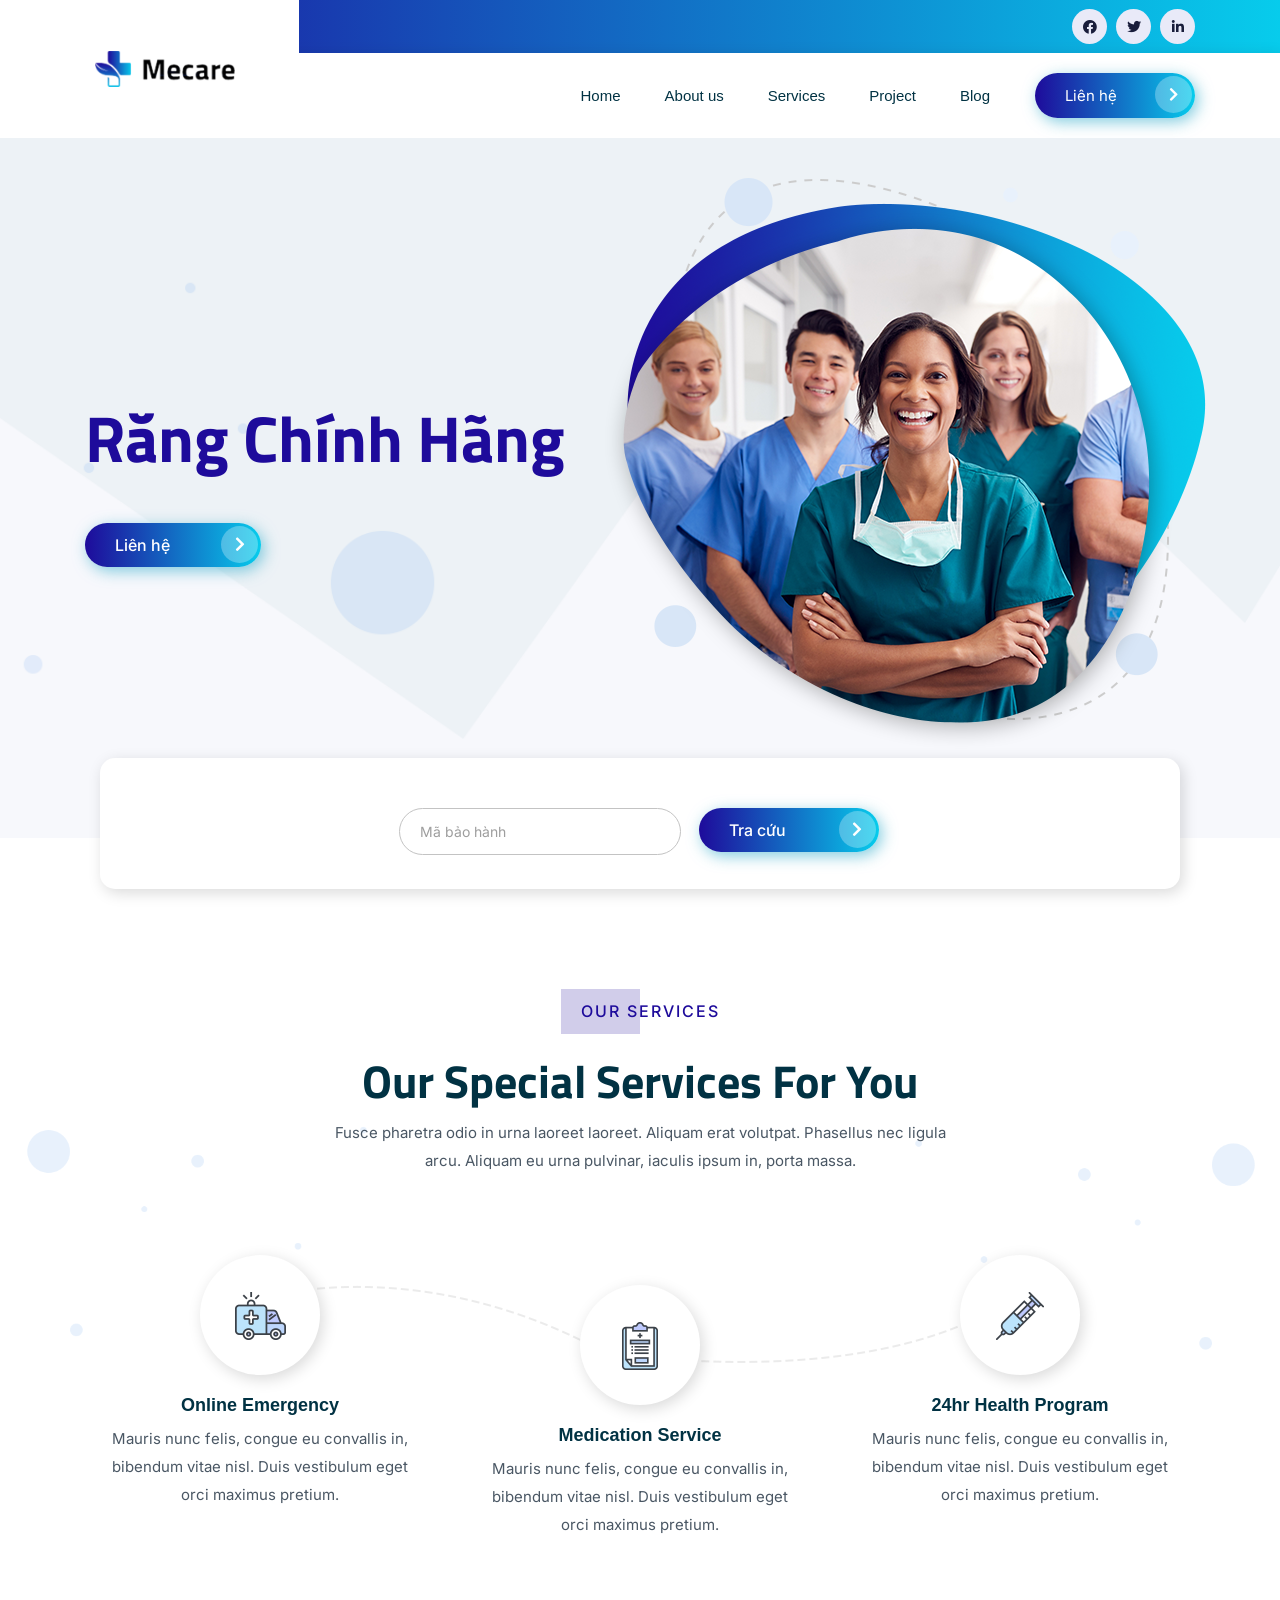
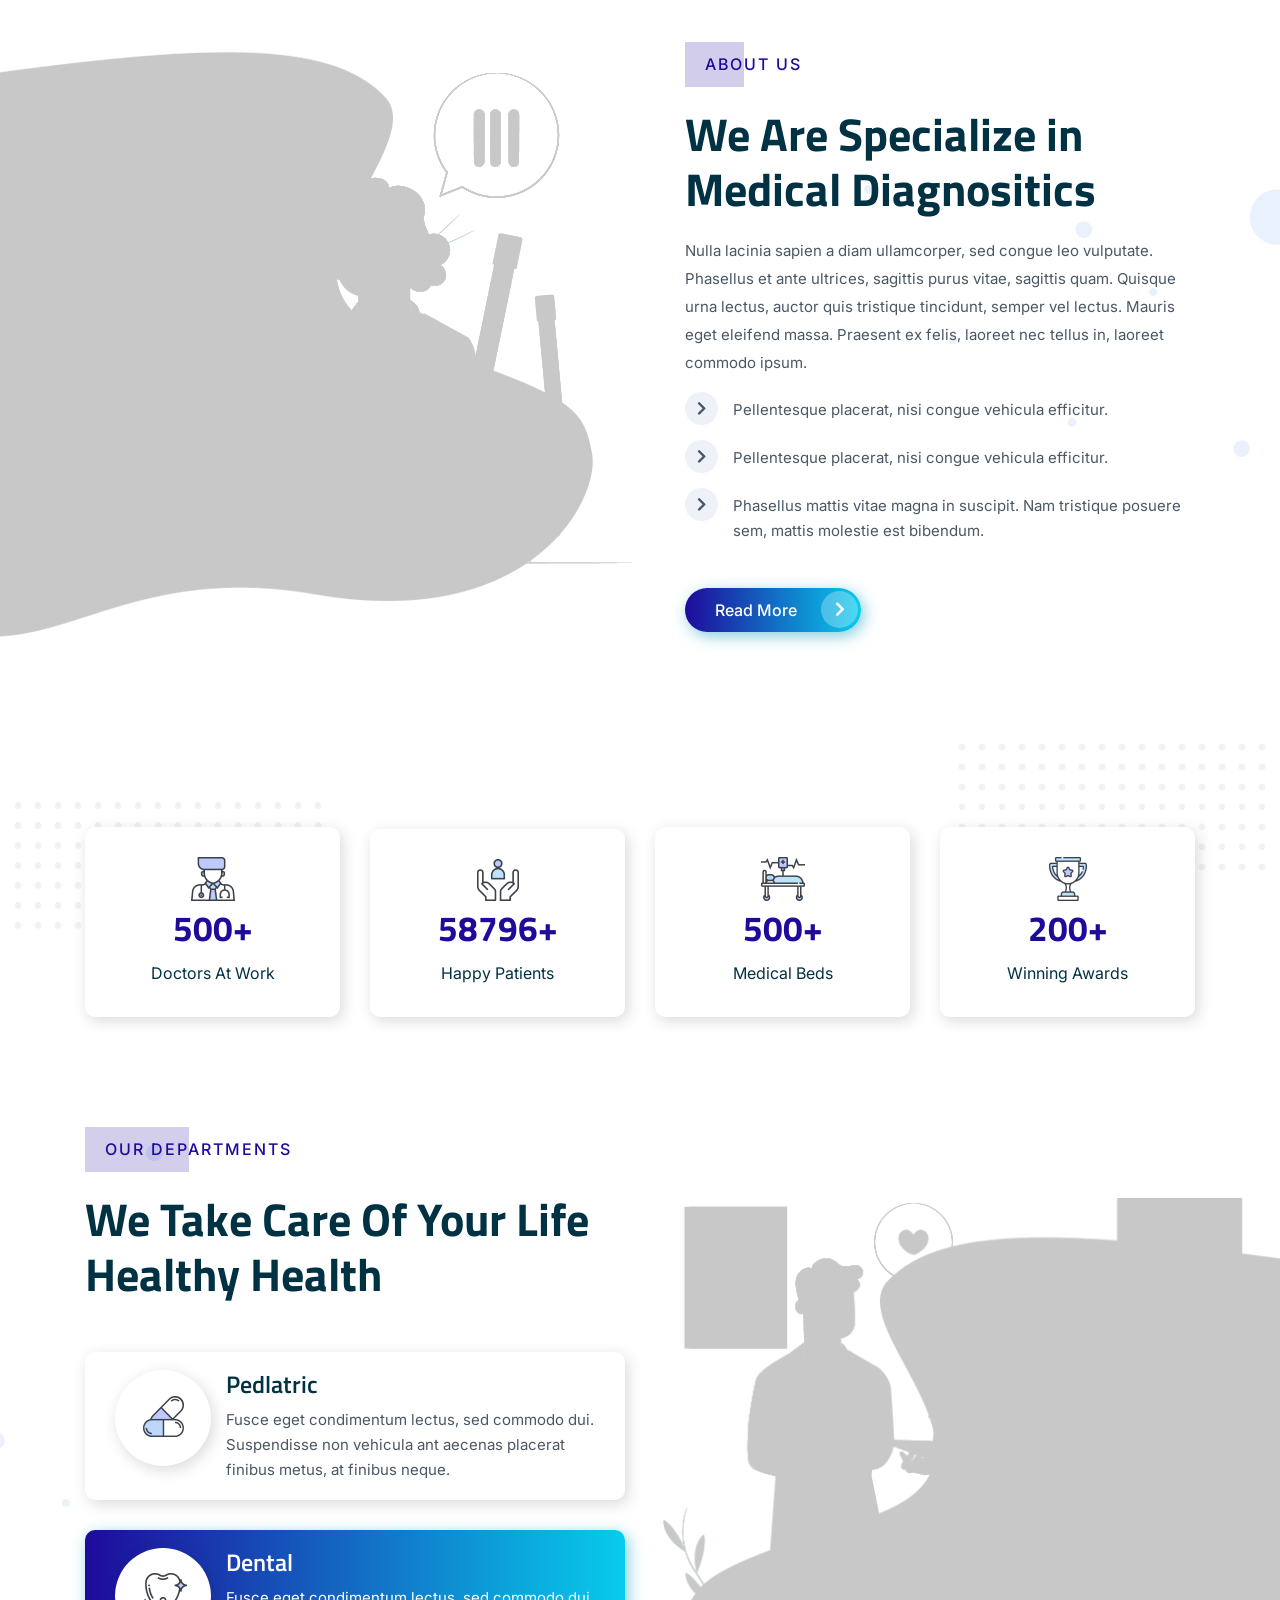
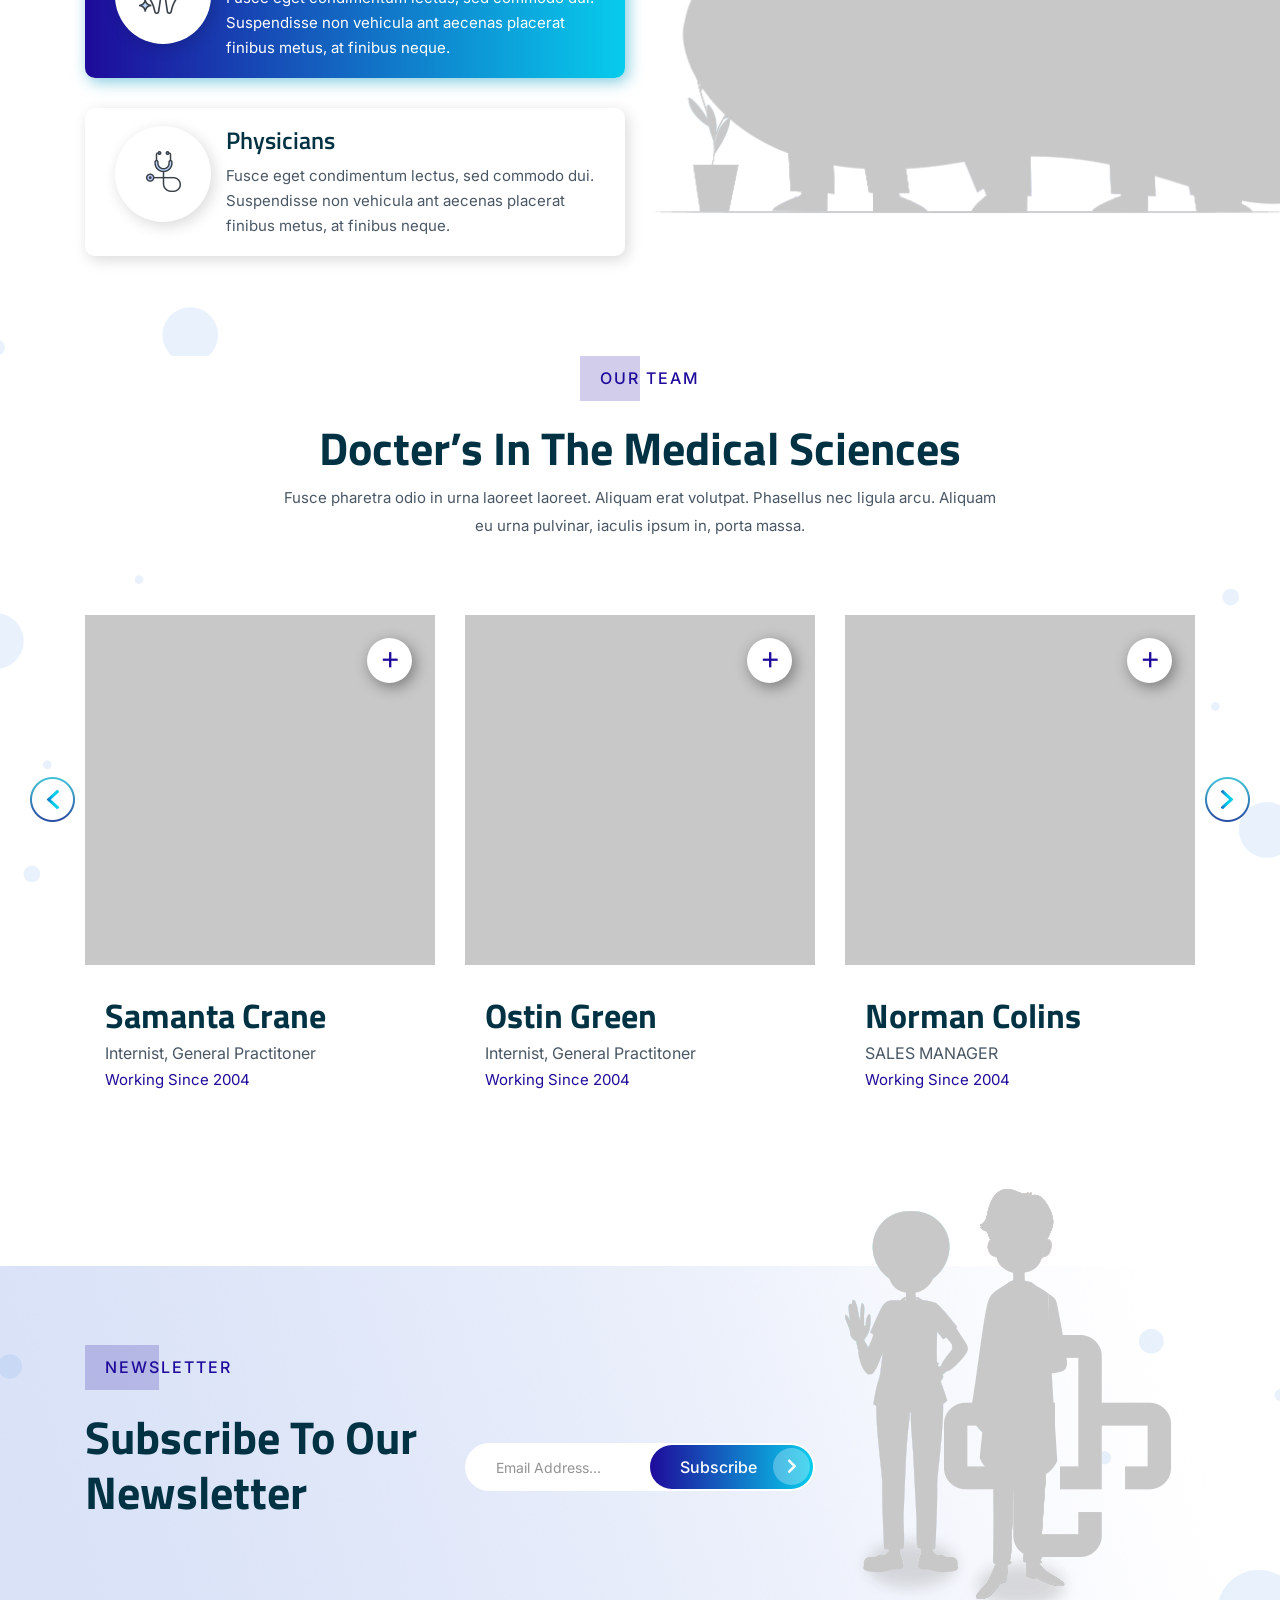
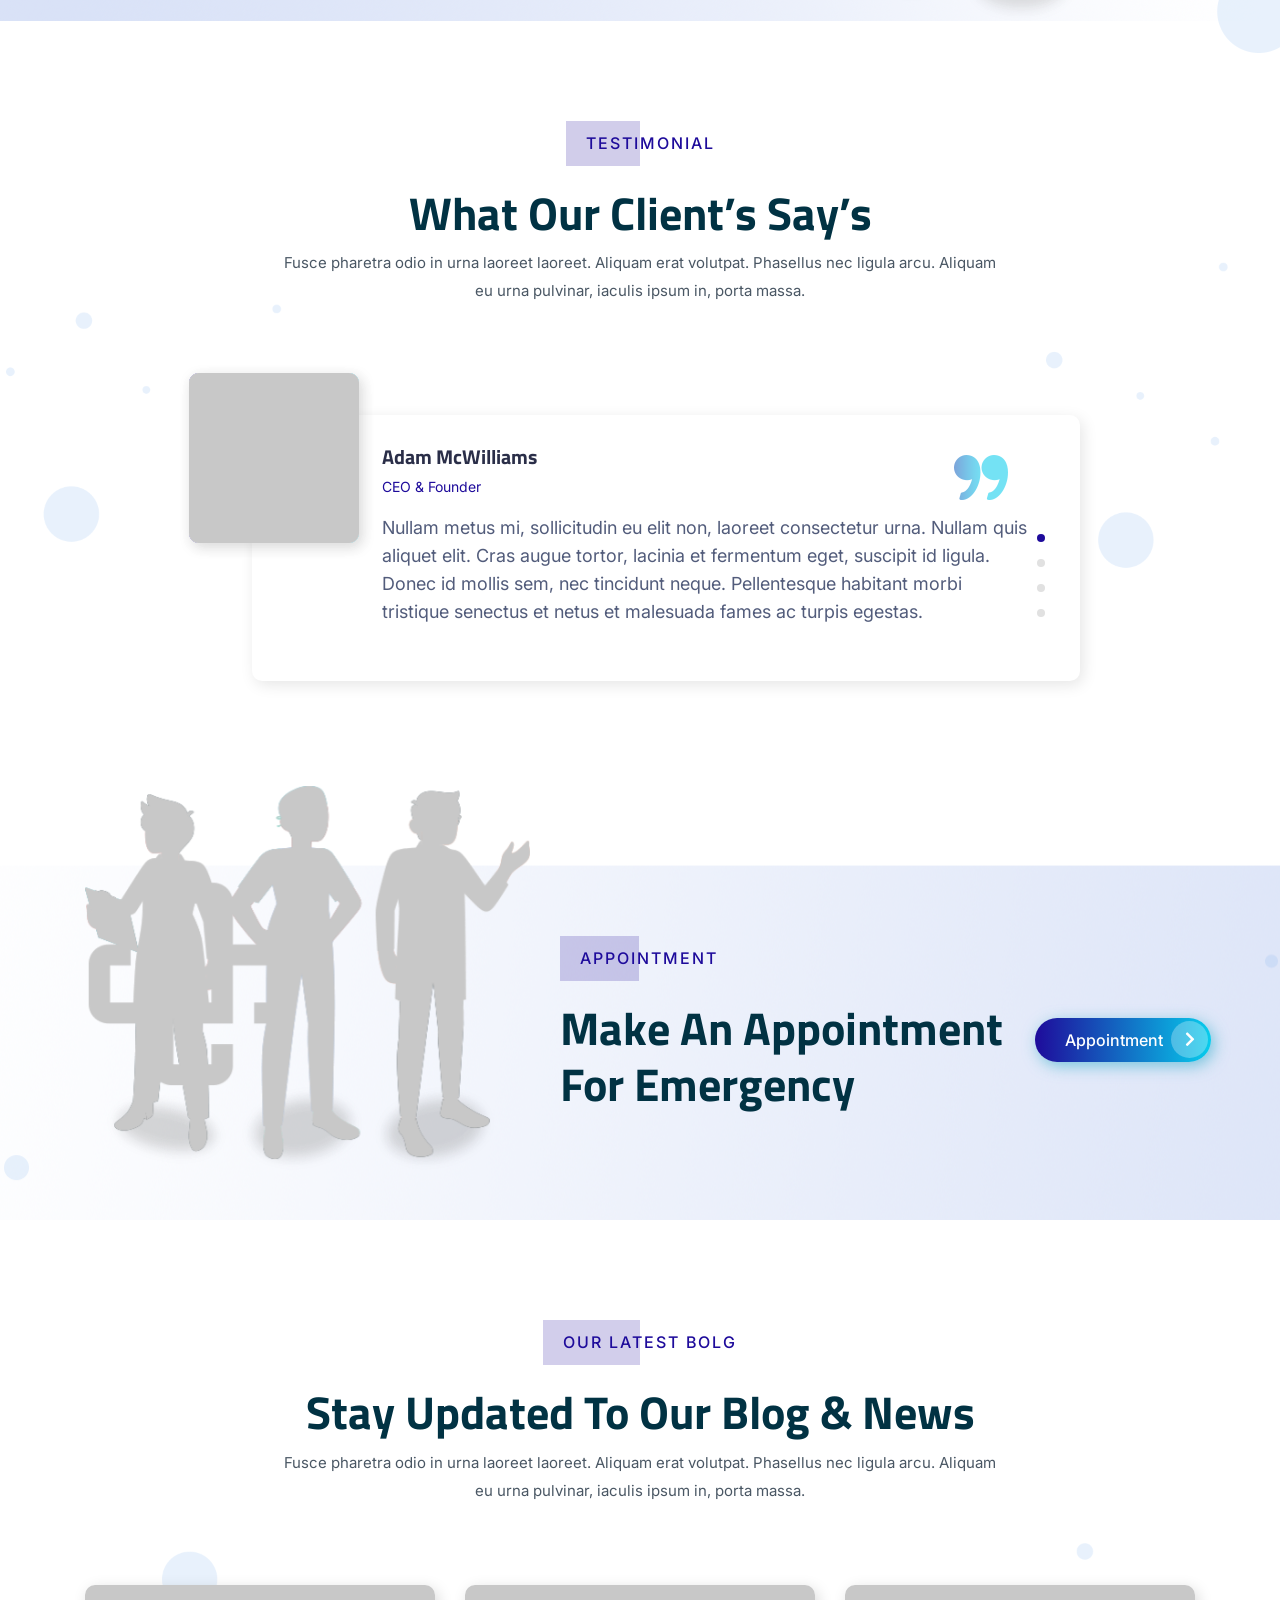
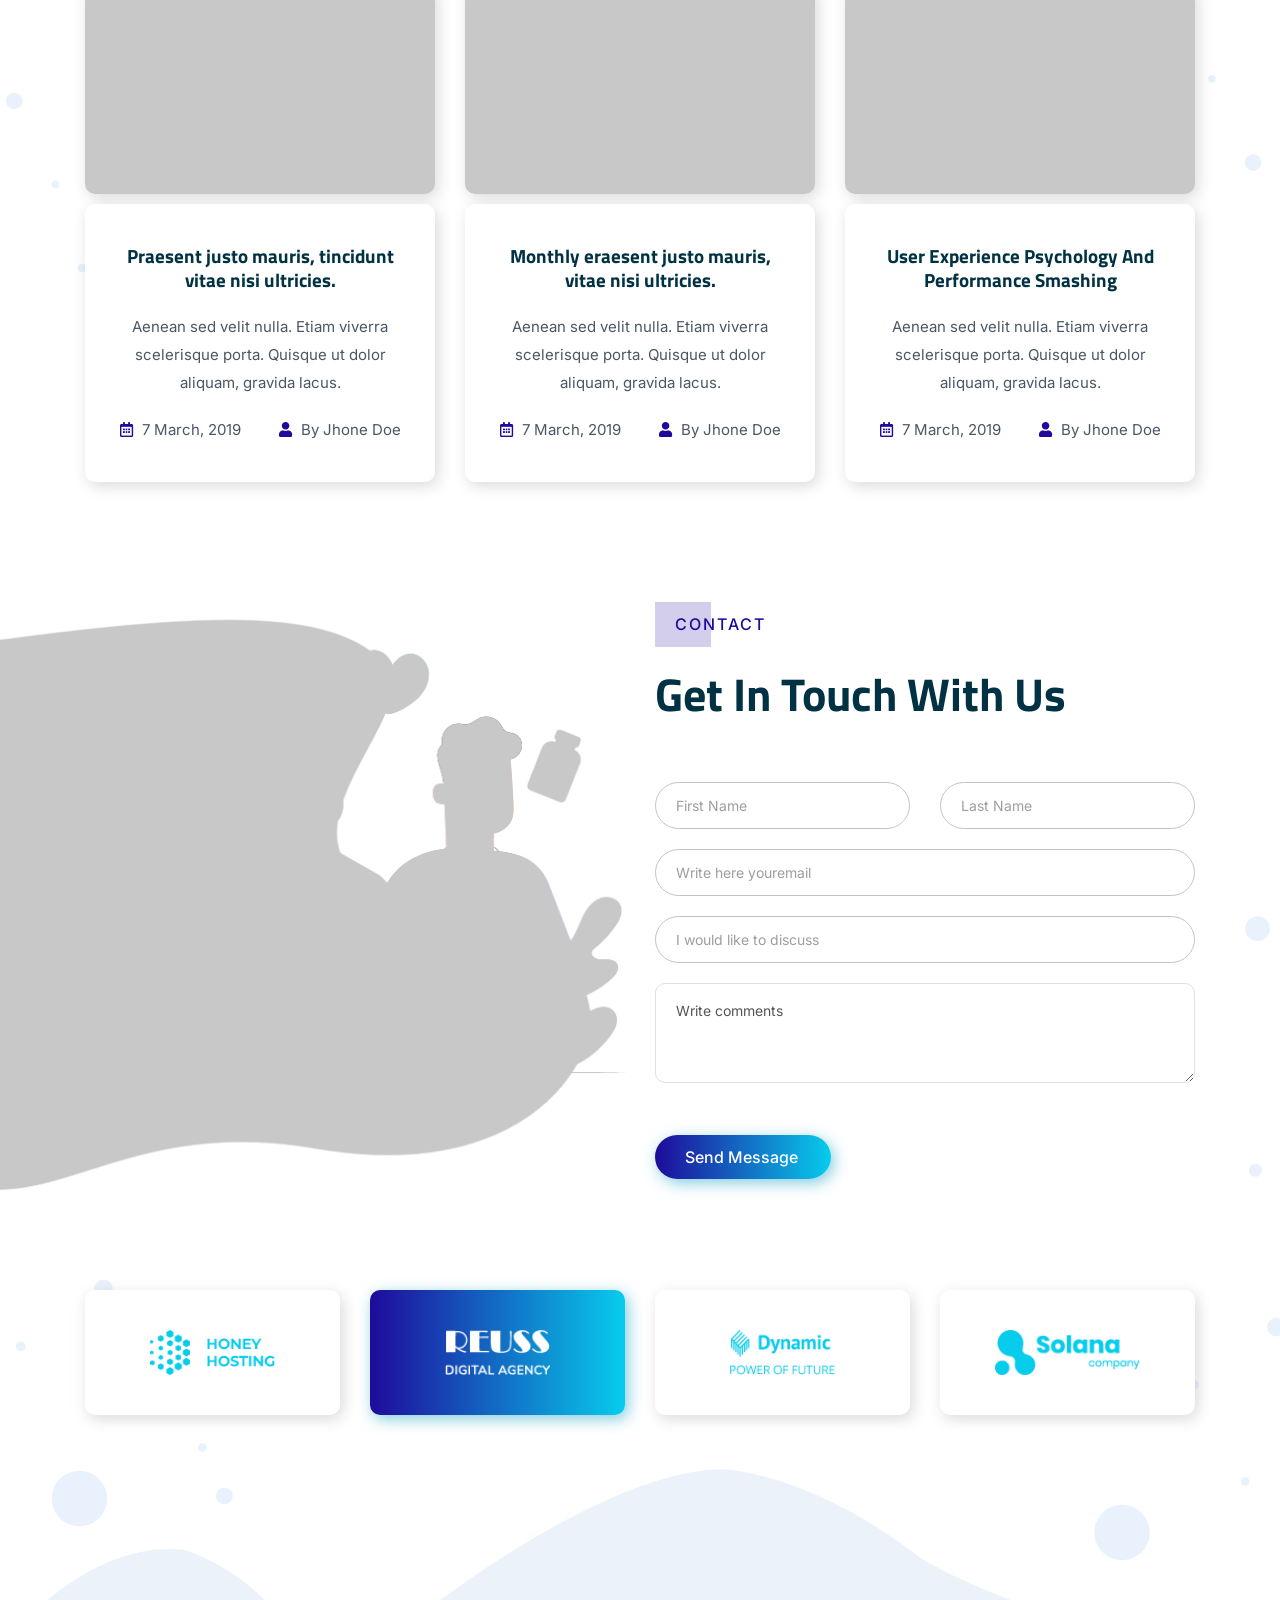
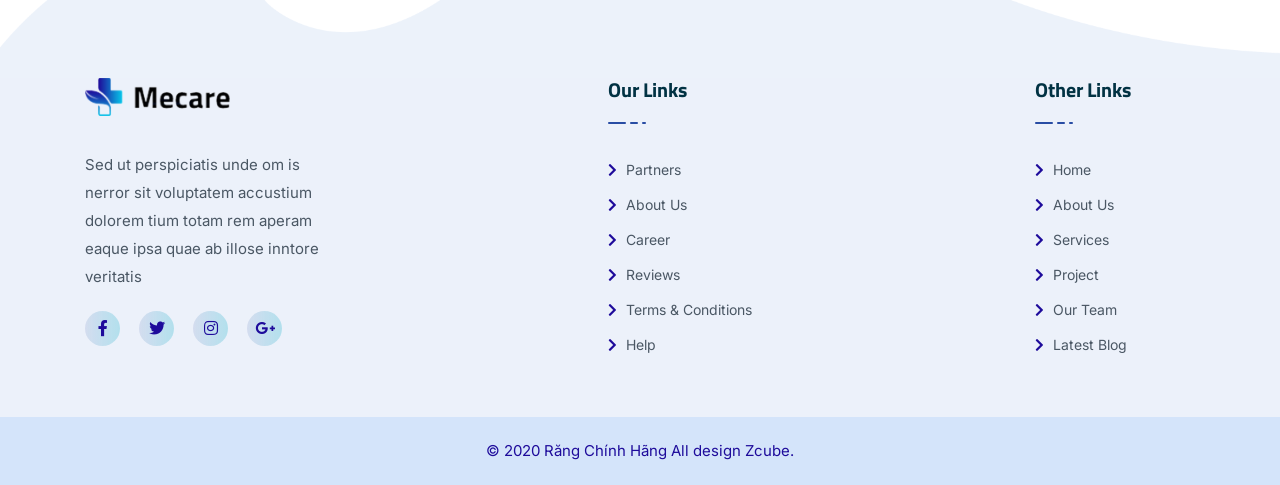
==== index.html @ ede29f36 "first commit" ====
<!doctype html>
<html class="no-js" lang="zxx">

<head>
    <meta charset="utf-8">
    <meta http-equiv="x-ua-compatible" content="ie=edge">
    <title> Răng chính hãng </title>
    <meta name="description" content="">
    <meta name="viewport" content="width=device-width, initial-scale=1">
    <link rel="shortcut icon" type="image/x-icon" href="img/favicon.ico">
    <!-- Place favicon.ico in the root Internist, General Practitonery -->

    <!-- CSS here -->
    <link rel="stylesheet" href="css/bootstrap.min.css">
    <link rel="stylesheet" href="css/animate.min.css">
    <link rel="stylesheet" href="css/magnific-popup.css">
    <link rel="stylesheet" href="fontawesome/css/all.min.css">
    <link rel="stylesheet" href="css/dripicons.css">
    <link rel="stylesheet" href="css/slick.css">
    <link rel="stylesheet" href="css/default.css">
    <link rel="stylesheet" href="css/meanmenu.css">
    <link rel="stylesheet" href="css/style.css">
    <link rel="stylesheet" href="css/responsive.css">
</head>

<body>
    <!-- header -->
    <header class="header-area">
        <div class="header-top second-header d-none d-md-block">
            <div class="container">
                <div class="row align-items-center">
                    <div class="col-lg-3 col-md-3 d-none d-lg-block">
                    </div>
                    <div class="col-lg-4 col-md-8 d-none  d-md-block">
                        <div class="header-cta">
                            <!--                                <ul>                                   -->
                            <!--                                    <li>-->
                            <!--                                        <i class="icon dripicons-mail"></i>-->
                            <!--                                        <span>info@example.com</span>-->
                            <!--                                    </li>-->
                            <!--                                     <li>-->
                            <!--                                        <i class="icon dripicons-phone"></i>-->
                            <!--                                        -->
                            <!--                                    </li>-->
                            <!--                                </ul>-->
                        </div>
                    </div>
                    <div class="col-lg-5 col-md-3 d-none d-lg-block">
                        <div class="header-social text-right">
                            <span>
                                <a href="#" title="Facebook"><i class="fab fa-facebook"></i></a>
                                <a href="#" title="Twitter"><i class="fab fa-twitter"></i></a>
                                <a href="#" title="LinkedIn"><i class="fab fa-linkedin-in"></i></a>
                            </span>
                            <!--  /social media icon redux -->
                        </div>
                    </div>

                </div>
            </div>
        </div>
        <div id="header-sticky" class="menu-area">
            <div class="container">
                <div class="second-menu">
                    <div class="row align-items-center">
                        <div class="col-xl-2 col-lg-2">
                            <div class="logo">
                                <a href="index.html"><img src="img/logo/logo.png" alt="logo"></a>
                            </div>
                        </div>
                        <div class="col-xl-8 col-lg-8">
                            <div class="main-menu text-right pr-15">
                                <nav id="mobile-menu">
                                    <ul>
                                        <li class="has-sub">
                                            <a href="index.html">Home</a>
                                        </li>
                                        <li><a href="about.html">About us</a></li>
                                        <li class="has-sub">
                                            <a href="services.html">Services</a>
                                            <!--                                                <ul>													-->
                                            <!--													<li><a href="services.html">Services</a></li>-->
                                            <!--													<li><a href="services-detail.html">Services Details</a></li>-->
                                            <!--												</ul>-->
                                        </li>
                                        <li class="has-sub">
                                            <a href="departments.html">Project</a>
                                            <!--                                                <ul>													-->
                                            <!--													<li><a href="departments.html">Departments</a></li>-->
                                            <!--													<li><a href="departments-detail.html">Departments Details</a></li>-->
                                            <!--												</ul>-->
                                        </li>

                                        <li class="has-sub">
                                            <a href="blog.html">Blog</a>
                                            <!--                                                <ul>													-->
                                            <!--													<li><a href="blog.html">Blog</a></li>-->
                                            <!--													<li><a href="blog-details.html">Blog Details</a></li>-->
                                            <!--												</ul>-->
                                        </li>
                                    </ul>
                                </nav>
                            </div>
                        </div>
                        <div class="col-xl-2 col-lg-2 d-none d-lg-block">
                            <a href="contact.html" class="top-btn">Liên hệ <i class="fas fa-chevron-right"></i></a>
                        </div>
                        <div class="col-12">
                            <div class="mobile-menu"></div>
                        </div>
                    </div>
                </div>
            </div>
        </div>
    </header>
    <!-- header-end -->
    <!-- main-area -->
    <main>
        <!-- slider-area -->
        <section id="home" class="slider-area fix p-relative">

            <div class="slider-active2">
                <div class="single-slider slider-bg d-flex align-items-center"
                    style="background-image:url(img/an-bg/header-bg.png)">
                    <div class="container">
                        <div class="row align-items-center">
                            <div class="col-lg-6">
                                <div class="slider-content s-slider-content text-left">
                                    <h2 data-animation="fadeInUp" data-delay=".4s">
                                        <span>Răng Chính Hãng</span></h2>
                                    <!--                                        <p data-animation="fadeInUp" data-delay=".6s">Quisque leo augue, lobortis ac tellus nec, posuere ultricies nulla. Praesent massa odio, pellentesque in consectetur quis, volutpat sit amet erat.</p>-->
                                    <div class="slider-btn mt-25">
                                        <a href="#" class="btn ss-btn" data-animation="fadeInRight"
                                            data-delay=".8s">Liên hệ <i class="fas fa-chevron-right"></i></a>
                                    </div>
                                </div>
                            </div>
                            <div class="col-lg-6">
                                <img src="img/bg/header-img.png" alt="header-img" class="header-img" />
                            </div>
                        </div>
                    </div>
                </div>

            </div>


        </section>
        <!-- slider-area-end -->
        <!-- booking-area -->
        <section id="booking" class="booking-area p-relative">
            <div class="container">
                <form action="#" class="contact-form">
                    <div class="row">
                        <div class="col-lg-12">
                            <ul class="d-flex justify-content-center">
                                <li>
                                    <div class="contact-field p-relative c-name">
                                        <input type="text" placeholder="Mã bảo hành" id="code">
                                    </div>
                                </li>
                                <li>
                                    <div class="slider-btn">
                                        <button type="button" onclick="lookup()" class="btn ss-btn" data-animation="fadeInRight"
                                            data-delay=".8s">Tra cứu <i class="fas fa-chevron-right"></i></button>
                                    </div>
                                </li>
                            </ul>
                        </div>

                    </div>

                </form>
            </div>
        </section>
        <!-- booking-area-end -->

        <!-- services-area -->
        <section id="services" class="services-area services-bg services-two pt-100"
            style="background-image:url(img/an-bg/an-bg02.png); background-size: contain; background-repeat: no-repeat;background-position: center center;">
            <div class="container">
                <div class="row justify-content-center">
                    <div class="col-xl-8 col-lg-8">
                        <div class="section-title text-center pl-40 pr-40 mb-80">
                            <span> our services</span>
                            <h2>Our Special Services For You</h2>
                            <p class="mt-10">Fusce pharetra odio in urna laoreet laoreet. Aliquam erat volutpat.
                                Phasellus nec ligula arcu. Aliquam eu urna pulvinar, iaculis ipsum in, porta massa.</p>
                        </div>
                    </div>
                </div>
                <div class="row sr-line">
                    <div class="col-lg-4 col-md-12">
                        <div class="s-single-services text-center active">
                            <div class="services-icon">
                                <img src="img/icon/sr-icon01.png" alt="img">
                            </div>
                            <div class="second-services-content">
                                <h5><a href="services-detail.html">Online Emergency</a></h5>
                                <p>Mauris nunc felis, congue eu convallis in, bibendum vitae nisl. Duis vestibulum eget
                                    orci maximus pretium.</p>
                            </div>

                        </div>
                    </div>
                    <div class="col-lg-4 col-md-12">
                        <div class="s-single-services text-center">
                            <div class="services-icon">
                                <img src="img/icon/sr-icon02.png" alt="img">
                            </div>
                            <div class="second-services-content">
                                <h5><a href="services-detail.html">Medication Service</a></h5>
                                <p>Mauris nunc felis, congue eu convallis in, bibendum vitae nisl. Duis vestibulum eget
                                    orci maximus pretium.</p>
                            </div>

                        </div>
                    </div>
                    <div class="col-lg-4 col-md-12">
                        <div class="s-single-services text-center">
                            <div class="services-icon">
                                <img src="img/icon/sr-icon03.png" alt="img">
                            </div>
                            <div class="second-services-content">
                                <h5><a href="services-detail.html">24hr Health Program</a></h5>
                                <p>Mauris nunc felis, congue eu convallis in, bibendum vitae nisl. Duis vestibulum eget
                                    orci maximus pretium.</p>
                            </div>

                        </div>
                    </div>


                </div>

            </div>
        </section>
        <!-- services-area-end -->

        <!-- about-area -->
        <section id="about" class="about-area about-p pt-65 pb-80 p-relative"
            style="background-image:url(img/an-bg/an-bg03.png); background-size: contain; background-repeat: no-repeat;background-position: center center;">
            <div class="container">
                <div class="row align-items-center">
                    <div class="col-lg-6 col-md-12 col-sm-12">
                        <div class="s-about-img p-relative">
                            <img src="img/bg/illlustration.png" alt="img">

                        </div>
                    </div>
                    <div class="col-lg-6 col-md-12 col-sm-12">
                        <div class="about-content s-about-content pl-30">
                            <div class="section-title mb-20">
                                <span>About Us</span>
                                <h2>We Are Specialize in Medical Diagnositics</h2>
                            </div>
                            <p>Nulla lacinia sapien a diam ullamcorper, sed congue leo vulputate. Phasellus et ante
                                ultrices, sagittis purus vitae, sagittis quam. Quisque urna lectus, auctor quis
                                tristique tincidunt, semper vel lectus. Mauris eget eleifend massa. Praesent ex felis,
                                laoreet nec tellus in, laoreet commodo ipsum.</p>

                            <ul>
                                <li>
                                    <div class="icon"><i class="fas fa-chevron-right"></i></div>
                                    <div class="text">Pellentesque placerat, nisi congue vehicula efficitur.
                                    </div>
                                </li>
                                <li>
                                    <div class="icon"><i class="fas fa-chevron-right"></i></div>
                                    <div class="text">Pellentesque placerat, nisi congue vehicula efficitur.
                                    </div>
                                </li>
                                <li>
                                    <div class="icon"><i class="fas fa-chevron-right"></i></div>
                                    <div class="text">Phasellus mattis vitae magna in suscipit. Nam tristique posuere
                                        sem, mattis molestie est bibendum.
                                    </div>
                                </li>
                                <div></div>
                            </ul>

                            <div class="slider-btn mt-30">
                                <a href="#" class="btn ss-btn" data-animation="fadeInRight" data-delay=".8s">Read More
                                    <i class="fas fa-chevron-right"></i></a>
                            </div>
                        </div>
                    </div>

                </div>
            </div>
        </section>
        <!-- about-area-end -->

        <!-- counter-area -->
        <div class="counter-area pt-100 pb-100"
            style="background-image:url(img/an-bg/an-bg04.png); background-repeat: no-repeat; background-size: contain; ">
            <div class="container">
                <div class="row align-items-end">
                    <div class="col-lg-3 col-md-6 col-sm-12">
                        <div class="single-counter text-center">
                            <img src="img/icon/cunt-icon01.png" alt="img">
                            <div class="counter p-relative">
                                <span class="count">500</span><small>+</small>
                            </div>
                            <p>Doctors At Work</p>
                        </div>
                    </div>
                    <div class="col-lg-3 col-md-6 col-sm-12">
                        <div class="single-counter text-center">
                            <img src="img/icon/cunt-icon02.png" alt="img">
                            <div class="counter p-relative">
                                <span class="count">58796</span><small>+</small>
                            </div>
                            <p>Happy Patients</p>
                        </div>
                    </div>
                    <div class="col-lg-3 col-md-6 col-sm-12">
                        <div class="single-counter text-center">
                            <img src="img/icon/cunt-icon03.png" alt="img">
                            <div class="counter p-relative">
                                <span class="count">500</span><small>+</small>
                            </div>
                            <p>Medical Beds</p>
                        </div>
                    </div>
                    <div class="col-lg-3 col-md-6 col-sm-12">
                        <div class="single-counter text-center">
                            <img src="img/icon/cunt-icon04.png" alt="img">
                            <div class="counter p-relative">
                                <span class="count">200</span><small>+</small>
                            </div>
                            <p>Winning Awards</p>
                        </div>
                    </div>
                </div>
            </div>
        </div>
        <!-- counter-area-end -->

        <!-- department-area -->
        <section class="department-area cta-bg pb-70 mt-10 fix"
            style="background-image:url(img/an-bg/an-bg05.png); background-size: contain;">
            <div class="container">
                <div class="row align-items-center">
                    <div class="col-lg-6">
                        <div class="section-title mb-50  ">
                            <span>OUR DEPARTMENTS</span>
                            <h2>We Take Care Of Your Life Healthy Health</h2>
                        </div>
                        <ul>
                            <li>
                                <div class="icon">
                                    <div><img src="img/icon/de-icon01.png" alt="de-icon"></div>
                                </div>
                                <a href="#" class="text">
                                    <h3>Pedlatric</h3>
                                    Fusce eget condimentum lectus, sed commodo dui. Suspendisse non vehicula ant aecenas
                                    placerat finibus metus, at finibus neque.
                                </a>
                            </li>
                            <li class="active">
                                <div class="icon">
                                    <div><img src="img/icon/de-icon02.png" alt="de-icon"></div>
                                </div>
                                <a href="#" class="text">
                                    <h3>Dental</h3>
                                    Fusce eget condimentum lectus, sed commodo dui. Suspendisse non vehicula ant aecenas
                                    placerat finibus metus, at finibus neque.
                                </a>
                            </li>
                            <li>
                                <div class="icon">
                                    <div><img src="img/icon/de-icon03.png" alt="de-icon"></div>
                                </div>
                                <a href="#" class="text">
                                    <h3>Physicians</h3>
                                    Fusce eget condimentum lectus, sed commodo dui. Suspendisse non vehicula ant aecenas
                                    placerat finibus metus, at finibus neque.
                                </a>
                            </li>
                        </ul>

                    </div>
                    <div class="col-lg-6">
                        <div class="s-d-img p-relative">
                            <img src="img/bg/de-illustration.png" alt="img">

                        </div>

                    </div>
                </div>
            </div>
        </section>
        <!-- department-area-end -->
        <!-- team-area-->
        <section id="team" class="pb-20"
            style="background-image:url(img/an-bg/an-bg13.png); background-size: contain;background-position: center center;background-repeat: no-repeat;">

            <div class="container">
                <div class="row justify-content-center">
                    <div class="col-xl-8 col-lg-8">
                        <div class="section-title text-center mb-70">
                            <span> OUR TEAM </span>
                            <h2>Docter’s In The Medical Sciences</h2>
                            <p>Fusce pharetra odio in urna laoreet laoreet. Aliquam erat volutpat. Phasellus nec ligula
                                arcu. Aliquam eu urna pulvinar, iaculis ipsum in, porta massa.</p>
                        </div>
                    </div>
                </div>
                <div class="row team-active">
                    <div class="col-xl-4">
                        <div class="single-team mb-30">
                            <div class="team-thumb">
                                <div class="brd">
                                    <img src="img/team/team01.png" alt="img">
                                </div>

                                <div class="dropdown">
                                    <a class="xbtn" data-toggle="dropdown" aria-haspopup="true" aria-expanded="false">
                                        +
                                    </a>
                                    <div class="dropdown-menu" aria-labelledby="dropdownMenu2">
                                        <div class="team-social mt-15">
                                            <ul>
                                                <li><a href="#"><i class="fab fa-facebook-f"></i></a></li>
                                                <li> <a href="#"><i class="fab fa-twitter"></i></a></li>
                                                <li><a href="#"><i class="fab fa-instagram"></i></a></li>
                                            </ul>
                                        </div>
                                    </div>
                                </div>


                            </div>
                            <div class="team-info">
                                <h4>Samanta Crane</h4>
                                <span>Internist, General Practitoner</span>
                                <p>Working Since 2004</p>
                            </div>
                        </div>
                    </div>
                    <div class="col-xl-4">
                        <div class="single-team mb-30">
                            <div class="team-thumb">
                                <div class="brd">
                                    <img src="img/team/team02.png" alt="img">
                                </div>
                                <div class="dropdown">
                                    <a class="xbtn" data-toggle="dropdown" aria-haspopup="true" aria-expanded="false">
                                        +
                                    </a>
                                    <div class="dropdown-menu" aria-labelledby="dropdownMenu2">
                                        <div class="team-social mt-15">
                                            <ul>
                                                <li><a href="#"><i class="fab fa-facebook-f"></i></a></li>
                                                <li> <a href="#"><i class="fab fa-twitter"></i></a></li>
                                                <li><a href="#"><i class="fab fa-instagram"></i></a></li>
                                            </ul>
                                        </div>
                                    </div>
                                </div>
                            </div>
                            <div class="team-info">
                                <h4>Ostin Green</h4>
                                <span>Internist, General Practitoner</span>
                                <p>Working Since 2004</p>
                            </div>
                        </div>
                    </div>
                    <div class="col-xl-4">
                        <div class="single-team mb-30">
                            <div class="team-thumb">
                                <div class="brd">
                                    <img src="img/team/team03.png" alt="img">
                                </div>
                                <div class="dropdown">
                                    <a class="xbtn" data-toggle="dropdown" aria-haspopup="true" aria-expanded="false">
                                        +
                                    </a>
                                    <div class="dropdown-menu" aria-labelledby="dropdownMenu2">
                                        <div class="team-social mt-15">
                                            <ul>
                                                <li><a href="#"><i class="fab fa-facebook-f"></i></a></li>
                                                <li> <a href="#"><i class="fab fa-twitter"></i></a></li>
                                                <li><a href="#"><i class="fab fa-instagram"></i></a></li>
                                            </ul>
                                        </div>
                                    </div>
                                </div>
                            </div>
                            <div class="team-info">
                                <h4>Norman Colins</h4>
                                <span>SALES MANAGER</span>
                                <p>Working Since 2004</p>
                            </div>
                        </div>
                    </div>
                    <div class="col-xl-4">
                        <div class="single-team mb-30">
                            <div class="team-thumb">
                                <div class="brd">
                                    <img src="img/team/team01.png" alt="img">
                                </div>

                                <div class="dropdown">
                                    <a class="xbtn" data-toggle="dropdown" aria-haspopup="true" aria-expanded="false">
                                        +
                                    </a>
                                    <div class="dropdown-menu" aria-labelledby="dropdownMenu2">
                                        <div class="team-social mt-15">
                                            <ul>
                                                <li><a href="#"><i class="fab fa-facebook-f"></i></a></li>
                                                <li> <a href="#"><i class="fab fa-twitter"></i></a></li>
                                                <li><a href="#"><i class="fab fa-instagram"></i></a></li>
                                            </ul>
                                        </div>
                                    </div>
                                </div>


                            </div>
                            <div class="team-info">
                                <h4>Samanta Crane</h4>
                                <span>Internist, General Practitoner</span>
                                <p>Working Since 2004</p>
                            </div>
                        </div>
                    </div>
                    <div class="col-xl-4">
                        <div class="single-team mb-30">
                            <div class="team-thumb">
                                <div class="brd">
                                    <img src="img/team/team02.png" alt="img">
                                </div>
                                <div class="dropdown">
                                    <a class="xbtn" data-toggle="dropdown" aria-haspopup="true" aria-expanded="false">
                                        +
                                    </a>
                                    <div class="dropdown-menu" aria-labelledby="dropdownMenu2">
                                        <div class="team-social mt-15">
                                            <ul>
                                                <li><a href="#"><i class="fab fa-facebook-f"></i></a></li>
                                                <li> <a href="#"><i class="fab fa-twitter"></i></a></li>
                                                <li><a href="#"><i class="fab fa-instagram"></i></a></li>
                                            </ul>
                                        </div>
                                    </div>
                                </div>
                            </div>
                            <div class="team-info">
                                <h4>Ostin Green</h4>
                                <span>Internist, General Practitoner</span>
                                <p>Working Since 2004</p>
                            </div>
                        </div>
                    </div>
                    <div class="col-xl-4">
                        <div class="single-team mb-30">
                            <div class="team-thumb">
                                <div class="brd">
                                    <img src="img/team/team03.png" alt="img">
                                </div>
                                <div class="dropdown">
                                    <a class="xbtn" data-toggle="dropdown" aria-haspopup="true" aria-expanded="false">
                                        +
                                    </a>
                                    <div class="dropdown-menu" aria-labelledby="dropdownMenu2">
                                        <div class="team-social mt-15">
                                            <ul>
                                                <li><a href="#"><i class="fab fa-facebook-f"></i></a></li>
                                                <li> <a href="#"><i class="fab fa-twitter"></i></a></li>
                                                <li><a href="#"><i class="fab fa-instagram"></i></a></li>
                                            </ul>
                                        </div>
                                    </div>
                                </div>
                            </div>
                            <div class="team-info">
                                <h4>Norman Colins</h4>
                                <span>SALES MANAGER</span>
                                <p>Working Since 2004</p>
                            </div>
                        </div>
                    </div>

                </div>
            </div>
        </section>
        <!-- team-area-end -->
        <!-- newslater-area -->
        <section class="newslater-area pb-50"
            style="background-image: url(img/an-bg/an-bg06.png);background-position: center bottom; background-repeat: no-repeat;">
            <div class="container">
                <div class="row align-items-end">
                    <div class="col-xl-4 col-lg-4 col-lg-4">
                        <div class="section-title mb-100">
                            <span>NEWSLETTER</span>
                            <h2>Subscribe To Our Newsletter</h2>
                        </div>
                    </div>
                    <div class="col-xl-4 col-lg-4">
                        <form name="ajax-form" id="contact-form4" action="#" method="post"
                            class="contact-form newslater pb-130">
                            <div class="form-group">
                                <input class="form-control" id="email2" name="email" type="email"
                                    placeholder="Email Address..." value="" required="">
                                <button type="submit" class="btn btn-custom" id="send2">Subscribe <i
                                        class="fas fa-chevron-right"></i></button>
                            </div>
                            <!-- /Form-email -->
                        </form>
                    </div>
                    <div class="col-xl-4 col-lg-4">
                        <img src="img/bg/news-illustration.png">
                    </div>
                </div>

            </div>
        </section>
        <!-- newslater-aread-end -->
        <!-- testimonial-area -->
        <section id="testimonios" class="testimonial-area testimonial-p pt-50 pb-85 fix"
            style="background-image: url(img/an-bg/an-bg07.png);background-position: center; background-repeat: no-repeat;background-size: contain;">
            <div class="container">
                <div class="row justify-content-center">

                    <div class="col-lg-8">
                        <div class="section-title center-align mb-60 text-center">
                            <span>TESTIMONIAL</span>
                            <h2>What Our Client’s Say’s</h2>
                            <p>Fusce pharetra odio in urna laoreet laoreet. Aliquam erat volutpat. Phasellus nec ligula
                                arcu. Aliquam eu urna pulvinar, iaculis ipsum in, porta massa.</p>
                        </div>
                    </div>
                </div>

                <div class="row justify-content-center">

                    <div class="col-lg-10">
                        <div class="testimonial-active">


                            <div class="single-testimonial">
                                <div class="testi-img">
                                    <img src="img/testimonial/testimonial-img.png" alt="img">
                                </div>
                                <div class="single-testimonial-bg">
                                    <div class="com-icon"><img src="img/testimonial/qutation.png" alt="img"></div>
                                    <div class="testi-author">
                                        <div class="ta-info">
                                            <h6>Adam McWilliams</h6>
                                            <span>CEO & Founder</span>

                                        </div>
                                    </div>
                                    <p>Nullam metus mi, sollicitudin eu elit non, laoreet consectetur urna. Nullam quis
                                        aliquet elit. Cras augue tortor, lacinia et fermentum eget, suscipit id ligula.
                                        Donec id mollis sem, nec tincidunt neque. Pellentesque habitant morbi tristique
                                        senectus et netus et malesuada fames ac turpis egestas.</p>
                                </div>

                            </div>
                            <div class="single-testimonial">
                                <div class="testi-img">
                                    <img src="img/testimonial/testimonial-img.png" alt="img">
                                </div>
                                <div class="single-testimonial-bg">
                                    <div class="com-icon"><img src="img/testimonial/qutation.png" alt="img"></div>
                                    <div class="testi-author">
                                        <div class="ta-info">
                                            <h6>Rose Dose</h6>
                                            <span>Sale Executive</span>

                                        </div>
                                    </div>
                                    <p>Nullam metus mi, sollicitudin eu elit non, laoreet consectetur urna. Nullam quis
                                        aliquet elit. Cras augue tortor, lacinia et fermentum eget, suscipit id ligula.
                                        Donec id mollis sem, nec tincidunt neque. Pellentesque habitant morbi tristique
                                        senectus et netus et malesuada fames ac turpis egestas.</p>
                                </div>

                            </div>
                            <div class="single-testimonial">
                                <div class="testi-img">
                                    <img src="img/testimonial/testimonial-img.png" alt="img">
                                </div>
                                <div class="single-testimonial-bg">
                                    <div class="com-icon"><img src="img/testimonial/qutation.png" alt="img"></div>
                                    <div class="testi-author">
                                        <div class="ta-info">
                                            <h6>Margie R. Robinson</h6>
                                            <span>Web Developer</span>

                                        </div>
                                    </div>
                                    <p>Nullam metus mi, sollicitudin eu elit non, laoreet consectetur urna. Nullam quis
                                        aliquet elit. Cras augue tortor, lacinia et fermentum eget, suscipit id ligula.
                                        Donec id mollis sem, nec tincidunt neque. Pellentesque habitant morbi tristique
                                        senectus et netus et malesuada fames ac turpis egestas.</p>
                                </div>

                            </div>
                            <div class="single-testimonial">
                                <div class="testi-img">
                                    <img src="img/testimonial/testimonial-img.png" alt="img">
                                </div>
                                <div class="single-testimonial-bg">
                                    <div class="com-icon"><img src="img/testimonial/qutation.png" alt="img"></div>
                                    <div class="testi-author">
                                        <div class="ta-info">
                                            <h6>Jone Dose</h6>
                                            <span>MD & Founder</span>

                                        </div>
                                    </div>
                                    <p>Nullam metus mi, sollicitudin eu elit non, laoreet consectetur urna. Nullam quis
                                        aliquet elit. Cras augue tortor, lacinia et fermentum eget, suscipit id ligula.
                                        Donec id mollis sem, nec tincidunt neque. Pellentesque habitant morbi tristique
                                        senectus et netus et malesuada fames ac turpis egestas.</p>
                                </div>

                            </div>


                        </div>
                    </div>

                </div>
            </div>
        </section>
        <!-- testimonial-area-end -->

        <!-- pricing-area -->

        <!-- counter-area -->
        <div class="call-area pb-50"
            style="background-image:url(img/an-bg/an-bg09.png); background-repeat: no-repeat; background-position: bottom;">
            <div class="container">
                <div class="row align-items-center">
                    <div class="col-lg-5 col-md-12 col-sm-12">
                        <div class="single-counter-img fadeInUp animated">
                            <img src="img/bg/ap-illustration.png" alt="img" class="img">
                        </div>
                    </div>
                    <div class="col-lg-5 col-md-12 col-sm-12">
                        <div class="section-title mt-100">
                            <span>APPOINTMENT</span>
                            <h2>Make An Appointment For Emergency</h2>
                        </div>

                    </div>
                    <div class="col-lg-2 col-md-12 col-sm-12">
                        <div class="slider-btn mt-130">
                            <a href="#" class="btn ss-btn" data-animation="fadeInRight" data-delay=".8s">Appointment <i
                                    class="fas fa-chevron-right"></i></a>
                        </div>
                    </div>
                </div>
            </div>
        </div>
        <!-- counter-area-end -->

        <!-- blog-area -->
        <section id="blog" class="blog-area  p-relative pt-100 pb-90 fix"
            style="background-image:url(img/an-bg/an-bg10.png); background-size: contain;background-repeat: no-repeat;background-position: center center;">
            <div class="container">
                <div class="row justify-content-center">
                    <div class="col-xl-8 col-lg-10">
                        <div class="section-title text-center mb-80">
                            <span> OUR LATEST BOLG </span>
                            <h2>Stay Updated To Our Blog & News</h2>
                            <p>Fusce pharetra odio in urna laoreet laoreet. Aliquam erat volutpat. Phasellus nec ligula
                                arcu. Aliquam eu urna pulvinar, iaculis ipsum in, porta massa.</p>
                        </div>
                    </div>
                </div>
                <div class="row">
                    <div class="col-lg-4 col-md-12">
                        <div class="single-post mb-30">
                            <div class="blog-thumb">
                                <a href="blog-details.html">
                                    <img src="img/blog/blog_img01.jpg" alt="img">
                                    <img src="img/bg/b-link.png" alt="b-link" class="b-link">
                                </a>
                            </div>
                            <div class="blog-content text-center">
                                <h4><a href="blog-details.html">Praesent justo mauris, tincidunt vitae nisi
                                        ultricies.</a></h4>
                                <p>Aenean sed velit nulla. Etiam viverra scelerisque porta. Quisque ut dolor aliquam,
                                    gravida lacus.</p>
                                <div class="b-meta mt-20">
                                    <div class="row">
                                        <div class="col-lg-6 col-md-6">
                                            <i class="far fa-calendar-alt"></i> 7 March, 2019
                                        </div>
                                        <div class="col-lg-6 col-md-6">
                                            <i class="fas fa-user"></i> By Jhone Doe
                                        </div>
                                    </div>
                                </div>

                            </div>


                        </div>
                    </div>
                    <div class="col-lg-4 col-md-12">
                        <div class="single-post active mb-30">
                            <div class="blog-thumb">
                                <a href="blog-details.html">
                                    <img src="img/blog/blog_img02.jpg" alt="img">
                                    <img src="img/bg/b-link.png" alt="b-link" class="b-link">
                                </a>

                            </div>
                            <div class="blog-content text-center">

                                <h4><a href="blog-details.html">Monthly eraesent justo mauris, vitae nisi ultricies.</a>
                                </h4>
                                <p>Aenean sed velit nulla. Etiam viverra scelerisque porta. Quisque ut dolor aliquam,
                                    gravida lacus.</p>
                                <div class="b-meta mt-20">
                                    <div class="row">
                                        <div class="col-lg-6 col-md-6">
                                            <i class="far fa-calendar-alt"></i> 7 March, 2019
                                        </div>
                                        <div class="col-lg-6 col-md-6">
                                            <i class="fas fa-user"></i> By Jhone Doe
                                        </div>
                                    </div>
                                </div>

                            </div>


                        </div>
                    </div>
                    <div class="col-lg-4 col-md-12">
                        <div class="single-post mb-30">
                            <div class="blog-thumb">
                                <a href="blog-details.html">
                                    <img src="img/blog/blog_img03.jpg" alt="img">
                                    <img src="img/bg/b-link.png" alt="b-link" class="b-link">
                                </a>
                            </div>
                            <div class="blog-content text-center">

                                <h4><a href="blog-details.html">User Experience Psychology And Performance Smashing</a>
                                </h4>
                                <p>Aenean sed velit nulla. Etiam viverra scelerisque porta. Quisque ut dolor aliquam,
                                    gravida lacus.</p>
                                <div class="b-meta mt-20">
                                    <div class="row">
                                        <div class="col-lg-6 col-md-6">
                                            <i class="far fa-calendar-alt"></i> 7 March, 2019
                                        </div>
                                        <div class="col-lg-6 col-md-6">
                                            <i class="fas fa-user"></i> By Jhone Doe
                                        </div>
                                    </div>
                                </div>

                            </div>

                        </div>
                    </div>

                </div>
            </div>
        </section>
        <!-- blog-area-end -->

        <!-- contact-area -->
        <section id="contact" class="contact-area contact-bg pb-70 p-relative fix"
            style="background-image:url(img/an-bg/an-bg11.png); background-size: cover;background-repeat: no-repeat;">
            <div class="container">

                <div class="row">
                    <div class="col-lg-6">
                        <div class="contact-img">
                            <img src="img/bg/touch-illustration.png" alt="touch-illustration">
                        </div>
                    </div>
                    <div class="col-lg-6">
                        <div class="section-title mb-60">
                            <span>Contact</span>
                            <h2>Get In Touch With Us</h2>
                        </div>
                        <form action="#" class="contact-form">
                            <div class="row">
                                <div class="col-lg-6">
                                    <div class="contact-field p-relative c-name mb-20">
                                        <input type="text" placeholder="First Name">
                                    </div>
                                </div>
                                <div class="col-lg-6">
                                    <div class="contact-field p-relative c-name mb-20">
                                        <input type="text" placeholder="Last Name">
                                    </div>
                                </div>
                                <div class="col-lg-12">
                                    <div class="contact-field p-relative c-email mb-20">
                                        <input type="text" placeholder="Write here youremail">
                                    </div>
                                </div>
                                <div class="col-lg-12">
                                    <div class="contact-field p-relative c-subject mb-20">
                                        <input type="text" placeholder="I would like to discuss">
                                    </div>
                                </div>
                                <div class="col-lg-12">
                                    <div class="contact-field p-relative c-message mb-45">
                                        <textarea name="message" id="message" cols="30" rows="10"
                                            placeholder="Write comments"></textarea>
                                    </div>
                                    <div class="slider-btn">
                                        <a href="#" class="btn ss-btn" data-animation="fadeInRight"
                                            data-delay=".8s">Send Message</a>
                                    </div>
                                </div>
                            </div>

                        </form>
                    </div>
                </div>

            </div>

        </section>
        <!-- contact-area-end -->
        <!-- brand-area -->
        <div class="brand-area"
            style="background-image:url(img/an-bg/an-bg12.png); background-size: cover;background-repeat: no-repeat;">
            <div class="container">
                <div class="row brand-active">
                    <div class="col-xl-2">
                        <div class="single-brand">
                            <img src="img/brand/c-logo.png" alt="img">
                        </div>
                    </div>
                    <div class="col-xl-2">
                        <div class="single-brand active">
                            <img src="img/brand/c-logo02.png" alt="img">
                        </div>
                    </div>
                    <div class="col-xl-2">
                        <div class="single-brand">
                            <img src="img/brand/c-logo03.png" alt="img">
                        </div>
                    </div>
                    <div class="col-xl-2">
                        <div class="single-brand">
                            <img src="img/brand/c-logo04.png" alt="img">
                        </div>
                    </div>
                    <div class="col-xl-2">
                        <div class="single-brand">
                            <img src="img/brand/c-logo.png" alt="img">
                        </div>
                    </div>
                </div>
            </div>
        </div>
        <!-- brand-area-end -->
    </main>
    <!-- main-area-end -->
    <!-- footer -->
    <footer class="footer-bg footer-p">
        <div class="overly"><img src="img/an-bg/footer-bg.png" alt="rest"></div>
        <div class="footer-top pb-30" style="background-color: #ECF1FA;">
            <div class="container">
                <div class="row justify-content-between">

                    <div class="col-xl-3 col-lg-3 col-sm-6">
                        <div class="footer-widget mb-30">
                            <div class="flog mb-35">
                                <a href="#"><img src="img/logo/logo.png" alt="logo"></a>
                            </div>
                            <div class="footer-text mb-20">
                                <p>Sed ut perspiciatis unde om is nerror sit voluptatem accustium dolorem tium totam rem
                                    aperam eaque ipsa quae ab illose
                                    inntore veritatis</p>
                            </div>
                            <div class="footer-social">
                                <a href="#"><i class="fab fa-facebook-f"></i></a>
                                <a href="#"><i class="fab fa-twitter"></i></a>
                                <a href="#"><i class="fab fa-instagram"></i></a>
                                <a href="#"><i class="fab fa-google-plus-g"></i></a>
                            </div>
                        </div>
                    </div>


                    <div class="col-xl-2 col-lg-2 col-sm-6">
                        <div class="footer-widget mb-30">
                            <div class="f-widget-title">
                                <h5>Our Links</h5>
                            </div>
                            <div class="footer-link">
                                <ul>
                                    <li><a href="#"><i class="fas fa-chevron-right"></i> Partners</a></li>
                                    <li><a href="#"><i class="fas fa-chevron-right"></i> About Us</a></li>
                                    <li><a href="#"><i class="fas fa-chevron-right"></i> Career</a></li>
                                    <li><a href="#"><i class="fas fa-chevron-right"></i> Reviews</a></li>
                                    <li><a href="#"><i class="fas fa-chevron-right"></i> Terms & Conditions</a></li>
                                    <li><a href="#"><i class="fas fa-chevron-right"></i> Help</a></li>
                                </ul>
                            </div>
                        </div>
                    </div>
                    <div class="col-xl-2 col-lg-2 col-sm-6">
                        <div class="footer-widget mb-30">
                            <div class="f-widget-title">
                                <h5>Other Links</h5>
                            </div>
                            <div class="footer-link">
                                <ul>
                                    <li><a href="#"><i class="fas fa-chevron-right"></i> Home</a></li>
                                    <li><a href="#"><i class="fas fa-chevron-right"></i> About Us</a></li>
                                    <li><a href="#"><i class="fas fa-chevron-right"></i> Services</a></li>
                                    <li><a href="#"><i class="fas fa-chevron-right"></i> Project</a></li>
                                    <li><a href="#"><i class="fas fa-chevron-right"></i> Our Team</a></li>
                                    <li><a href="#"><i class="fas fa-chevron-right"></i> Latest Blog</a></li>
                                </ul>
                            </div>
                        </div>
                    </div>
                </div>
            </div>
        </div>
        <div class="copyright-wrap">
            <div class="container">
                <div class="row">
                    <div class="col-12">
                        <div class="copyright-text text-center">
                            <p>&copy; 2020 Răng Chính Hãng All design Zcube.</p>
                        </div>
                    </div>
                </div>
            </div>
        </div>
    </footer>
    <!-- footer-end -->


    <!-- JS here -->
    <!-- JS here -->
    <script src="js/vendor/modernizr-3.5.0.min.js"></script>
    <script src="js/vendor/jquery-1.12.4.min.js"></script>
    <script src="js/popper.min.js"></script>
    <script src="js/bootstrap.min.js"></script>
    <script src="js/one-page-nav-min.js"></script>
    <script src="js/jquery.meanmenu.min.js"></script>
    <script src="js/slick.min.js"></script>
    <script src="js/ajax-form.js"></script>
    <script src="js/paroller.js"></script>
    <script src="js/wow.min.js"></script>
    <script src="js/js_isotope.pkgd.min.js"></script>
    <script src="js/imagesloaded.min.js"></script>
    <script src="js/parallax.min.js"></script>
    <script src="js/jquery.waypoints.min.js"></script>
    <script src="js/jquery.counterup.min.js"></script>
    <script src="js/jquery.scrollUp.min.js"></script>
    <script src="js/parallax-scroll.js"></script>
    <script src="js/jquery.magnific-popup.min.js"></script>
    <script src="js/element-in-view.js"></script>
    <script src="js/main.js"></script>
    <script src="js/scripts.js"></script>
</body>

</html>
---- css/dripicons.css ----
@charset "UTF-8";

@font-face {
  font-family: "dripicons-v2";
  src:url("../fonts/dripicons-v2.eot");
  src:url("../fonts/dripicons-v2.eot?#iefix") format("embedded-opentype"),
    url("../fonts/dripicons-v2.woff") format("woff"),
    url("../fonts/dripicons-v2.ttf") format("truetype"),
    url("../fonts/dripicons-v2.svg#dripicons-v2") format("svg");
  font-weight: normal;
  font-style: normal;

}

[data-icon]:before {
  font-family: "dripicons-v2" !important;
  content: attr(data-icon);
  font-style: normal !important;
  font-weight: normal !important;
  font-variant: normal !important;
  text-transform: none !important;
  speak: none;
  line-height: 1;
  -webkit-font-smoothing: antialiased;
  -moz-osx-font-smoothing: grayscale;
}

[class^="dripicons-"]:before,
[class*=" dripicons-"]:before {
  font-family: "dripicons-v2" !important;
  font-style: normal !important;
  font-weight: normal !important;
  font-variant: normal !important;
  text-transform: none !important;
  speak: none;
  line-height: 1;
  -webkit-font-smoothing: antialiased;
  -moz-osx-font-smoothing: grayscale;
}

.dripicons-alarm:before {
  content: "\61";
}
.dripicons-align-center:before {
  content: "\62";
}
.dripicons-align-justify:before {
  content: "\63";
}
.dripicons-align-left:before {
  content: "\64";
}
.dripicons-align-right:before {
  content: "\65";
}
.dripicons-anchor:before {
  content: "\66";
}
.dripicons-archive:before {
  content: "\67";
}
.dripicons-arrow-down:before {
  content: "\68";
}
.dripicons-arrow-left:before {
  content: "\69";
}
.dripicons-arrow-right:before {
  content: "\6a";
}
.dripicons-arrow-thin-down:before {
  content: "\6b";
}
.dripicons-arrow-thin-left:before {
  content: "\6c";
}
.dripicons-arrow-thin-right:before {
  content: "\6d";
}
.dripicons-arrow-thin-up:before {
  content: "\6e";
}
.dripicons-arrow-up:before {
  content: "\6f";
}
.dripicons-article:before {
  content: "\70";
}
.dripicons-backspace:before {
  content: "\71";
}
.dripicons-basket:before {
  content: "\72";
}
.dripicons-basketball:before {
  content: "\73";
}
.dripicons-battery-empty:before {
  content: "\74";
}
.dripicons-battery-full:before {
  content: "\75";
}
.dripicons-battery-low:before {
  content: "\76";
}
.dripicons-battery-medium:before {
  content: "\77";
}
.dripicons-bell:before {
  content: "\78";
}
.dripicons-blog:before {
  content: "\79";
}
.dripicons-bluetooth:before {
  content: "\7a";
}
.dripicons-bold:before {
  content: "\41";
}
.dripicons-bookmark:before {
  content: "\42";
}
.dripicons-bookmarks:before {
  content: "\43";
}
.dripicons-box:before {
  content: "\44";
}
.dripicons-briefcase:before {
  content: "\45";
}
.dripicons-brightness-low:before {
  content: "\46";
}
.dripicons-brightness-max:before {
  content: "\47";
}
.dripicons-brightness-medium:before {
  content: "\48";
}
.dripicons-broadcast:before {
  content: "\49";
}
.dripicons-browser:before {
  content: "\4a";
}
.dripicons-browser-upload:before {
  content: "\4b";
}
.dripicons-brush:before {
  content: "\4c";
}
.dripicons-calendar:before {
  content: "\4d";
}
.dripicons-camcorder:before {
  content: "\4e";
}
.dripicons-camera:before {
  content: "\4f";
}
.dripicons-card:before {
  content: "\50";
}
.dripicons-cart:before {
  content: "\51";
}
.dripicons-checklist:before {
  content: "\52";
}
.dripicons-checkmark:before {
  content: "\53";
}
.dripicons-chevron-down:before {
  content: "\54";
}
.dripicons-chevron-left:before {
  content: "\55";
}
.dripicons-chevron-right:before {
  content: "\56";
}
.dripicons-chevron-up:before {
  content: "\57";
}
.dripicons-clipboard:before {
  content: "\58";
}
.dripicons-clock:before {
  content: "\59";
}
.dripicons-clockwise:before {
  content: "\5a";
}
.dripicons-cloud:before {
  content: "\30";
}
.dripicons-cloud-download:before {
  content: "\31";
}
.dripicons-cloud-upload:before {
  content: "\32";
}
.dripicons-code:before {
  content: "\33";
}
.dripicons-contract:before {
  content: "\34";
}
.dripicons-contract-2:before {
  content: "\35";
}
.dripicons-conversation:before {
  content: "\36";
}
.dripicons-copy:before {
  content: "\37";
}
.dripicons-crop:before {
  content: "\38";
}
.dripicons-cross:before {
  content: "\39";
}
.dripicons-crosshair:before {
  content: "\21";
}
.dripicons-cutlery:before {
  content: "\22";
}
.dripicons-device-desktop:before {
  content: "\23";
}
.dripicons-device-mobile:before {
  content: "\24";
}
.dripicons-device-tablet:before {
  content: "\25";
}
.dripicons-direction:before {
  content: "\26";
}
.dripicons-disc:before {
  content: "\27";
}
.dripicons-document:before {
  content: "\28";
}
.dripicons-document-delete:before {
  content: "\29";
}
.dripicons-document-edit:before {
  content: "\2a";
}
.dripicons-document-new:before {
  content: "\2b";
}
.dripicons-document-remove:before {
  content: "\2c";
}
.dripicons-dot:before {
  content: "\2d";
}
.dripicons-dots-2:before {
  content: "\2e";
}
.dripicons-dots-3:before {
  content: "\2f";
}
.dripicons-download:before {
  content: "\3a";
}
.dripicons-duplicate:before {
  content: "\3b";
}
.dripicons-enter:before {
  content: "\3c";
}
.dripicons-exit:before {
  content: "\3d";
}
.dripicons-expand:before {
  content: "\3e";
}
.dripicons-expand-2:before {
  content: "\3f";
}
.dripicons-experiment:before {
  content: "\40";
}
.dripicons-export:before {
  content: "\5b";
}
.dripicons-feed:before {
  content: "\5d";
}
.dripicons-flag:before {
  content: "\5e";
}
.dripicons-flashlight:before {
  content: "\5f";
}
.dripicons-folder:before {
  content: "\60";
}
.dripicons-folder-open:before {
  content: "\7b";
}
.dripicons-forward:before {
  content: "\7c";
}
.dripicons-gaming:before {
  content: "\7d";
}
.dripicons-gear:before {
  content: "\7e";
}
.dripicons-graduation:before {
  content: "\5c";
}
.dripicons-graph-bar:before {
  content: "\e000";
}
.dripicons-graph-line:before {
  content: "\e001";
}
.dripicons-graph-pie:before {
  content: "\e002";
}
.dripicons-headset:before {
  content: "\e003";
}
.dripicons-heart:before {
  content: "\e004";
}
.dripicons-help:before {
  content: "\e005";
}
.dripicons-home:before {
  content: "\e006";
}
.dripicons-hourglass:before {
  content: "\e007";
}
.dripicons-inbox:before {
  content: "\e008";
}
.dripicons-information:before {
  content: "\e009";
}
.dripicons-italic:before {
  content: "\e00a";
}
.dripicons-jewel:before {
  content: "\e00b";
}
.dripicons-lifting:before {
  content: "\e00c";
}
.dripicons-lightbulb:before {
  content: "\e00d";
}
.dripicons-link:before {
  content: "\e00e";
}
.dripicons-link-broken:before {
  content: "\e00f";
}
.dripicons-list:before {
  content: "\e010";
}
.dripicons-loading:before {
  content: "\e011";
}
.dripicons-location:before {
  content: "\e012";
}
.dripicons-lock:before {
  content: "\e013";
}
.dripicons-lock-open:before {
  content: "\e014";
}
.dripicons-mail:before {
  content: "\e015";
}
.dripicons-map:before {
  content: "\e016";
}
.dripicons-media-loop:before {
  content: "\e017";
}
.dripicons-media-next:before {
  content: "\e018";
}
.dripicons-media-pause:before {
  content: "\e019";
}
.dripicons-media-play:before {
  content: "\e01a";
}
.dripicons-media-previous:before {
  content: "\e01b";
}
.dripicons-media-record:before {
  content: "\e01c";
}
.dripicons-media-shuffle:before {
  content: "\e01d";
}
.dripicons-media-stop:before {
  content: "\e01e";
}
.dripicons-medical:before {
  content: "\e01f";
}
.dripicons-menu:before {
  content: "\e020";
}
.dripicons-message:before {
  content: "\e021";
}
.dripicons-meter:before {
  content: "\e022";
}
.dripicons-microphone:before {
  content: "\e023";
}
.dripicons-minus:before {
  content: "\e024";
}
.dripicons-monitor:before {
  content: "\e025";
}
.dripicons-move:before {
  content: "\e026";
}
.dripicons-music:before {
  content: "\e027";
}
.dripicons-network-1:before {
  content: "\e028";
}
.dripicons-network-2:before {
  content: "\e029";
}
.dripicons-network-3:before {
  content: "\e02a";
}
.dripicons-network-4:before {
  content: "\e02b";
}
.dripicons-network-5:before {
  content: "\e02c";
}
.dripicons-pamphlet:before {
  content: "\e02d";
}
.dripicons-paperclip:before {
  content: "\e02e";
}
.dripicons-pencil:before {
  content: "\e02f";
}
.dripicons-phone:before {
  content: "\e030";
}
.dripicons-photo:before {
  content: "\e031";
}
.dripicons-photo-group:before {
  content: "\e032";
}
.dripicons-pill:before {
  content: "\e033";
}
.dripicons-pin:before {
  content: "\e034";
}
.dripicons-plus:before {
  content: "\e035";
}
.dripicons-power:before {
  content: "\e036";
}
.dripicons-preview:before {
  content: "\e037";
}
.dripicons-print:before {
  content: "\e038";
}
.dripicons-pulse:before {
  content: "\e039";
}
.dripicons-question:before {
  content: "\e03a";
}
.dripicons-reply:before {
  content: "\e03b";
}
.dripicons-reply-all:before {
  content: "\e03c";
}
.dripicons-return:before {
  content: "\e03d";
}
.dripicons-retweet:before {
  content: "\e03e";
}
.dripicons-rocket:before {
  content: "\e03f";
}
.dripicons-scale:before {
  content: "\e040";
}
.dripicons-search:before {
  content: "\e041";
}
.dripicons-shopping-bag:before {
  content: "\e042";
}
.dripicons-skip:before {
  content: "\e043";
}
.dripicons-stack:before {
  content: "\e044";
}
.dripicons-star:before {
  content: "\e045";
}
.dripicons-stopwatch:before {
  content: "\e046";
}
.dripicons-store:before {
  content: "\e047";
}
.dripicons-suitcase:before {
  content: "\e048";
}
.dripicons-swap:before {
  content: "\e049";
}
.dripicons-tag:before {
  content: "\e04a";
}
.dripicons-tag-delete:before {
  content: "\e04b";
}
.dripicons-tags:before {
  content: "\e04c";
}
.dripicons-thumbs-down:before {
  content: "\e04d";
}
.dripicons-thumbs-up:before {
  content: "\e04e";
}
.dripicons-ticket:before {
  content: "\e04f";
}
.dripicons-time-reverse:before {
  content: "\e050";
}
.dripicons-to-do:before {
  content: "\e051";
}
.dripicons-toggles:before {
  content: "\e052";
}
.dripicons-trash:before {
  content: "\e053";
}
.dripicons-trophy:before {
  content: "\e054";
}
.dripicons-upload:before {
  content: "\e055";
}
.dripicons-user:before {
  content: "\e056";
}
.dripicons-user-group:before {
  content: "\e057";
}
.dripicons-user-id:before {
  content: "\e058";
}
.dripicons-vibrate:before {
  content: "\e059";
}
.dripicons-view-apps:before {
  content: "\e05a";
}
.dripicons-view-list:before {
  content: "\e05b";
}
.dripicons-view-list-large:before {
  content: "\e05c";
}
.dripicons-view-thumb:before {
  content: "\e05d";
}
.dripicons-volume-full:before {
  content: "\e05e";
}
.dripicons-volume-low:before {
  content: "\e05f";
}
.dripicons-volume-medium:before {
  content: "\e060";
}
.dripicons-volume-off:before {
  content: "\e061";
}
.dripicons-wallet:before {
  content: "\e062";
}
.dripicons-warning:before {
  content: "\e063";
}
.dripicons-web:before {
  content: "\e064";
}
.dripicons-weight:before {
  content: "\e065";
}
.dripicons-wifi:before {
  content: "\e066";
}
.dripicons-wrong:before {
  content: "\e067";
}
.dripicons-zoom-in:before {
  content: "\e068";
}
.dripicons-zoom-out:before {
  content: "\e069";
}
---- css/default.css ----
/* Deafult Margin & Padding */
/*-- Margin Top --*/
.mt-5 {
	margin-top: 5px;
}
.mt-10 {
	margin-top: 10px;
}
.mt-15 {
	margin-top: 15px;
}
.mt-20 {
	margin-top: 20px;
}
.mt-25 {
	margin-top: 25px;
}
.mt-30 {
	margin-top: 30px;
}
.mt-35 {
	margin-top: 35px;
}
.mt-40 {
	margin-top: 40px;
}
.mt-45 {
	margin-top: 45px;
}
.mt-50 {
	margin-top: 50px;
}
.mt-55 {
	margin-top: 55px;
}
.mt-60 {
	margin-top: 60px;
}
.mt-65 {
	margin-top: 65px;
}
.mt-70 {
	margin-top: 70px;
}
.mt-75 {
	margin-top: 75px;
}
.mt-80 {
	margin-top: 80px;
}
.mt-85 {
	margin-top: 85px;
}
.mt-90 {
	margin-top: 90px;
}
.mt-95 {
	margin-top: 95px;
}
.mt-100 {
	margin-top: 100px;
}
.mt-105 {
	margin-top: 105px;
}
.mt-110 {
	margin-top: 110px;
}
.mt-115 {
	margin-top: 115px;
}
.mt-120 {
	margin-top: 120px;
}
.mt-125 {
	margin-top: 125px;
}
.mt-130 {
	margin-top: 130px;
}
.mt-135 {
	margin-top: 135px;
}
.mt-140 {
	margin-top: 140px;
}
.mt-145 {
	margin-top: 145px;
}
.mt-150 {
	margin-top: 150px;
}
.mt-155 {
	margin-top: 155px;
}
.mt-160 {
	margin-top: 160px;
}
.mt-165 {
	margin-top: 165px;
}
.mt-170 {
	margin-top: 170px;
}
.mt-175 {
	margin-top: 175px;
}
.mt-180 {
	margin-top: 180px;
}
.mt-185 {
	margin-top: 185px;
}
.mt-190 {
	margin-top: 190px;
}
.mt-195 {
	margin-top: 195px;
}
.mt-200 {
	margin-top: 200px;
}
/*-- Margin Bottom --*/

.mb-5 {
	margin-bottom: 5px;
}
.mb-10 {
	margin-bottom: 10px;
}
.mb-15 {
	margin-bottom: 15px;
}
.mb-20 {
	margin-bottom: 20px;
}
.mb-25 {
	margin-bottom: 25px;
}
.mb-30 {
	margin-bottom: 30px;
}
.mb-35 {
	margin-bottom: 35px;
}
.mb-40 {
	margin-bottom: 40px;
}
.mb-45 {
	margin-bottom: 45px;
}
.mb-50 {
	margin-bottom: 50px;
}
.mb-55 {
	margin-bottom: 55px;
}
.mb-60 {
	margin-bottom: 60px;
}
.mb-65 {
	margin-bottom: 65px;
}
.mb-70 {
	margin-bottom: 70px;
}
.mb-75 {
	margin-bottom: 75px;
}
.mb-80 {
	margin-bottom: 80px;
}
.mb-85 {
	margin-bottom: 85px;
}
.mb-90 {
	margin-bottom: 90px;
}
.mb-95 {
	margin-bottom: 95px;
}
.mb-100 {
	margin-bottom: 100px;
}
.mb-105 {
	margin-bottom: 105px;
}
.mb-110 {
	margin-bottom: 110px;
}
.mb-115 {
	margin-bottom: 115px;
}
.mb-120 {
	margin-bottom: 120px;
}
.mb-125 {
	margin-bottom: 125px;
}
.mb-130 {
	margin-bottom: 130px;
}
.mb-135 {
	margin-bottom: 135px;
}
.mb-140 {
	margin-bottom: 140px;
}
.mb-145 {
	margin-bottom: 145px;
}
.mb-150 {
	margin-bottom: 150px;
}
.mb-155 {
	margin-bottom: 155px;
}
.mb-160 {
	margin-bottom: 160px;
}
.mb-165 {
	margin-bottom: 165px;
}
.mb-170 {
	margin-bottom: 170px;
}
.mb-175 {
	margin-bottom: 175px;
}
.mb-180 {
	margin-bottom: 180px;
}
.mb-185 {
	margin-bottom: 185px;
}
.mb-190 {
	margin-bottom: 190px;
}
.mb-195 {
	margin-bottom: 195px;
}
.mb-200 {
	margin-bottom: 200px;
}
/*-- Padding Top --*/

.pt-5 {
	padding-top: 5px;
}
.pt-10 {
	padding-top: 10px;
}
.pt-15 {
	padding-top: 15px;
}
.pt-20 {
	padding-top: 20px;
}
.pt-25 {
	padding-top: 25px;
}
.pt-30 {
	padding-top: 30px;
}
.pt-35 {
	padding-top: 35px;
}
.pt-40 {
	padding-top: 40px;
}
.pt-45 {
	padding-top: 45px;
}
.pt-50 {
	padding-top: 50px;
}
.pt-55 {
	padding-top: 55px;
}
.pt-60 {
	padding-top: 60px;
}
.pt-65 {
	padding-top: 65px;
}
.pt-70 {
	padding-top: 70px;
}
.pt-75 {
	padding-top: 75px;
}
.pt-80 {
	padding-top: 80px;
}
.pt-85 {
	padding-top: 85px;
}
.pt-90 {
	padding-top: 90px;
}
.pt-95 {
	padding-top: 95px;
}
.pt-100 {
	padding-top: 100px;
}
.pt-105 {
	padding-top: 105px;
}
.pt-110 {
	padding-top: 110px;
}
.pt-115 {
	padding-top: 115px;
}
.pt-120 {
	padding-top: 120px;
}
.pt-125 {
	padding-top: 125px;
}
.pt-130 {
	padding-top: 130px;
}
.pt-135 {
	padding-top: 135px;
}
.pt-140 {
	padding-top: 140px;
}
.pt-145 {
	padding-top: 145px;
}
.pt-150 {
	padding-top: 150px;
}
.pt-155 {
	padding-top: 155px;
}
.pt-160 {
	padding-top: 160px;
}
.pt-165 {
	padding-top: 165px;
}
.pt-170 {
	padding-top: 170px;
}
.pt-175 {
	padding-top: 175px;
}
.pt-180 {
	padding-top: 180px;
}
.pt-185 {
	padding-top: 185px;
}
.pt-190 {
	padding-top: 190px;
}
.pt-195 {
	padding-top: 195px;
}
.pt-200 {
	padding-top: 200px;
}
.pt-113 {
	padding-top: 113px;
}
/*-- Padding Bottom --*/

.pb-5 {
	padding-bottom: 5px;
}
.pb-10 {
	padding-bottom: 10px;
}
.pb-15 {
	padding-bottom: 15px;
}
.pb-20 {
	padding-bottom: 20px;
}
.pb-25 {
	padding-bottom: 25px;
}
.pb-30 {
	padding-bottom: 30px;
}
.pb-35 {
	padding-bottom: 35px;
}
.pb-40 {
	padding-bottom: 40px;
}
.pb-45 {
	padding-bottom: 45px;
}
.pb-50 {
	padding-bottom: 50px;
}
.pb-55 {
	padding-bottom: 55px;
}
.pb-60 {
	padding-bottom: 60px;
}
.pb-65 {
	padding-bottom: 65px;
}
.pb-70 {
	padding-bottom: 70px;
}
.pb-75 {
	padding-bottom: 75px;
}
.pb-80 {
	padding-bottom: 80px;
}
.pb-85 {
	padding-bottom: 85px;
}
.pb-90 {
	padding-bottom: 90px;
}
.pb-95 {
	padding-bottom: 95px;
}
.pb-100 {
	padding-bottom: 100px;
}
.pb-105 {
	padding-bottom: 105px;
}
.pb-110 {
	padding-bottom: 110px;
}
.pb-115 {
	padding-bottom: 115px;
}
.pb-120 {
	padding-bottom: 120px;
}
.pb-125 {
	padding-bottom: 125px;
}
.pb-130 {
	padding-bottom: 130px;
}
.pb-135 {
	padding-bottom: 135px;
}
.pb-140 {
	padding-bottom: 140px;
}
.pb-145 {
	padding-bottom: 145px;
}
.pb-150 {
	padding-bottom: 150px;
}
.pb-155 {
	padding-bottom: 155px;
}
.pb-160 {
	padding-bottom: 160px;
}
.pb-165 {
	padding-bottom: 165px;
}
.pb-170 {
	padding-bottom: 170px;
}
.pb-175 {
	padding-bottom: 175px;
}
.pb-180 {
	padding-bottom: 180px;
}
.pb-185 {
	padding-bottom: 185px;
}
.pb-190 {
	padding-bottom: 190px;
}
.pb-195 {
	padding-bottom: 195px;
}
.pb-200 {
	padding-bottom: 200px;
}



/*-- Padding Left --*/
.pl-0 {
	padding-left: 0px;
}
.pl-5 {
	padding-left: 5px;
}
.pl-10 {
	padding-left: 10px;
}
.pl-15 {
	padding-left: 15px;
}
.pl-20{
	padding-left: 20px;
}
.pl-25 {
	padding-left: 35px;
}
.pl-30 {
	padding-left: 30px;
}
.pl-35 {
	padding-left: 35px;
}

.pl-35 {
	padding-left: 35px;
}

.pl-40 {
	padding-left: 40px;
}

.pl-45 {
	padding-left: 45px;
}

.pl-50 {
	padding-left: 50px;
}

.pl-55 {
	padding-left: 55px;
}

.pl-60 {
	padding-left: 60px;
}
.pl-65 {
	padding-left: 65px;
}
.pl-70 {
	padding-left: 70px;
}
.pl-75 {
	padding-left: 75px;
}
.pl-80 {
	padding-left: 80px;
}
.pl-85 {
	padding-left: 80px;
}
.pl-90 {
	padding-left: 90px;
}
.pl-95 {
	padding-left: 95px;
}
.pl-100 {
	padding-left: 100px;
}


/*-- Padding Right --*/
.pr-0 {
	padding-right: 0px;
}
.pr-5 {
	padding-right: 5px;
}
.pr-10 {
	padding-right: 10px;
}
.pr-15 {
	padding-right: 15px;
}
.pr-20{
	padding-right: 20px;
}
.pr-25 {
	padding-right: 35px;
}
.pr-30 {
	padding-right: 30px;
}
.pr-35 {
	padding-right: 35px;
}

.pr-35 {
	padding-right: 35px;
}

.pr-40 {
	padding-right: 40px;
}

.pr-45 {
	padding-right: 45px;
}

.pr-50 {
	padding-right: 50px;
}

.pr-55 {
	padding-right: 55px;
}

.pr-60 {
	padding-right: 60px;
}
.pr-65 {
	padding-right: 65px;
}
.pr-70 {
	padding-right: 70px;
}
.pr-75 {
	padding-right: 75px;
}
.pr-80 {
	padding-right: 80px;
}
.pr-85 {
	padding-right: 80px;
}
.pr-90 {
	padding-right: 90px;
}
.pr-95 {
	padding-right: 95px;
}
.pr-100 {
	padding-right: 100px;
}

/* font weight */
.f-700{font-weight: 700;}
.f-600{font-weight: 600;}
.f-500{font-weight: 500;}
.f-400{font-weight: 400;}
.f-300{font-weight: 300;}

/* Background Color */

.gray-bg {
	background: #f4f4fe;
}
.white-bg {
	background: #fff;
}
.black-bg {
	background: #222;
}
.theme-bg {
	background: #222;
}
.primary-bg {
	background: #1a237e;
}
/* Color */

.white-color {
	color: #fff;
}
.black-color {
	color: #222;
}
.theme-color {
	color: #222;
}
.primary-color {
	color: #222;
}
/* black overlay */

[data-overlay] {
	position: relative;
}
[data-overlay]::before {
	background: #000 none repeat scroll 0 0;
	content: "";
	height: 100%;
	left: 0;
	position: absolute;
	top: 0;
	width: 100%;
	z-index: 1;
}
[data-overlay="3"]::before {
	opacity: 0.3;
}
[data-overlay="4"]::before {
	opacity: 0.4;
}
[data-overlay="5"]::before {
	opacity: 0.5;
}
[data-overlay="6"]::before {
	opacity: 0.6;
}
[data-overlay="7"]::before {
	opacity: 0.7;
}
[data-overlay="8"]::before {
	opacity: 0.8;
}
[data-overlay="9"]::before {
	opacity: 0.9;
}
---- css/style.css ----
/* CSS Index
-----------------------------------
1. Theme default css
2. header
3. slider
4. about
5. features
6. services
7. video
8. choose
9. brand
10. work-process
11. team
12. counter
13. cta
14. testimonial
15. blog
16. pagination
17. f-cta
18. pricing
19. contact
20. footer

*/



/* 1. Theme default css */
@import url('https://fonts.googleapis.com/css2?family=Inter:wght@100;200;300;400;500;600;700;800;900&family=Titillium+Web:ital,wght@0,200;0,300;0,400;0,600;0,700;0,900;1,200;1,300;1,400;1,600;1,700&display=swap');
 body {
     font-family: 'Inter', sans-serif;
	font-size: 15px;
	font-weight: normal;
	color: #4A5764;
	font-style: normal;
     line-height: 25px;
}
.img {
	max-width: 100%;
	transition: all 0.3s ease-out 0s;
}
.f-left {
	float: left
}
.f-right {
	float: right
}
.fix {
	overflow: hidden
}
a,
.button {
	-webkit-transition: all 0.3s ease-out 0s;
	-moz-transition: all 0.3s ease-out 0s;
	-ms-transition: all 0.3s ease-out 0s;
	-o-transition: all 0.3s ease-out 0s;
	transition: all 0.3s ease-out 0s;
}
a:focus,
.button:focus {
	text-decoration: none;
	outline: none;
}
a:focus,
a:hover,
.portfolio-cat a:hover,
.footer -menu li a:hover {
	text-decoration: none;
}
.btn.focus, .btn:focus {
	outline: 0;
	box-shadow: none;
}
a,
button {
	color: #1696e7;
	outline: medium none;
}
button:focus,input:focus,input:focus,textarea,textarea:focus{outline: none;box-shadow: none;}
.uppercase {
	text-transform: uppercase;
}
.capitalize {
	text-transform: capitalize;
}
h1,
h2,
h3,
h4,
h5,
h6 {
	font-family: 'Titillium Web', sans-serif;
	color: #013243;
	margin-top: 0px;
	font-style: normal;
	font-weight: 700;
	text-transform: normal;
}
h1 a,
h2 a,
h3 a,
h4 a,
h5 a,
h6 a {
	color: inherit;
}
h1 {
	font-size: 40px;
	font-weight: 500;
}
h2 {
	font-size: 35px;
}
h3 {
	font-size: 28px;
}
h4 {
	font-size: 22px;
}
h5 {
	font-size: 18px;
}
h6 {
	font-size: 16px;
}
ul {
	margin: 0px;
	padding: 0px;
}
li {
	list-style: none
}
p {

	line-height: 28px;
	margin-bottom: 15px;
}
hr {
	border-bottom: 1px solid #eceff8;
	border-top: 0 none;
	margin: 30px 0;
	padding: 0;
}
label {
	color: #7e7e7e;
	cursor: pointer;
	font-size: 14px;
	font-weight: 400;
}
*::-moz-selection {
	background: #d6b161;
	color: #fff;
	text-shadow: none;
}
::-moz-selection {
	background: #444;
	color: #fff;
	text-shadow: none;
}
::selection {
	background: #444;
	color: #fff;
	text-shadow: none;
}
*::-moz-placeholder {
	color: #555555;
	font-size: 14px;
	opacity: 1;
}
*::placeholder {
	color: #555555;
	font-size: 14px;
	opacity: 1;
}
.theme-overlay {
	position: relative
}
.theme-overlay::before {
	background: #1696e7 none repeat scroll 0 0;
	content: "";
	height: 100%;
	left: 0;
	opacity: 0.6;
	position: absolute;
	top: 0;
	width: 100%;
}
.separator {
	border-top: 1px solid #f2f2f2
}
.logo {
    background: #fff;
    height: 115px;
    margin-top: -55px;
    line-height: 115px;
    padding: 0 10px;
}
.logo img,.logo2 img,.logo3 img {
    width: 100%;
}
/* button style */

.btn {
	-moz-user-select: none;
	background: transparent linear-gradient(90deg, #1E0B9B 0%, #07CCEC 100%) 0% 0% no-repeat padding-box;
    box-shadow: 3px 4px 15px #3FB0CEA6;
	border: none;
	border-radius: 8px;
	color: #fff;
	display: inline-block;
	font-size: 16px;
	font-weight: 500;
	letter-spacing: 0;
	line-height: 1;
	margin-bottom: 0;
	padding: 18px 45px;
	text-align: center;
	text-transform: unset;
	touch-action: manipulation;
	transition: all 0.3s ease 0s;
	vertical-align: middle;
	white-space: nowrap;
	position: relative;
    z-index: 999;
}

.btn:hover{color: #fff;}
.btn:hover::before{opacity: 0;}
.breadcrumb > .active {
	color: #888;
}
.btn-after{
width: 100%;
height: 45px;
border: 1px solid #707070;
border-radius: 8px;
margin-top: -28px;
margin-left: 15px;
    position: absolute;
    transition: all 0.3s ease 0s;

}
.slider-btn:hover .btn-after{
    margin-top: -50px;
margin-left: 0px;
}
/* scrollUp */
#scrollUp {
	background: #1E0B9B;
	height: 45px;
	width: 45px;
	right: 50px;
	bottom: 77px;
	color: #fff;
	font-size: 20px;
	text-align: center;
	border-radius: 50%;
	font-size: 22px;
	line-height: 45px;
	transition: .3s;
}
#scrollUp:hover {
	background: #1E0B9B;
}
/* 2. header */
.header-top {
	padding-top: 40px;
	border-bottom: 1px solid #e6e6e6;
	padding-bottom: 30px;
}
.innder-ht {
	padding: 10px 0;
}
.wellcome-text p {
	margin-bottom: 0;
	color: #8a8a8a;
}
.header-cta ul li {
	display: inline-block;
	margin-left: 35px;
}
.header-cta ul li:first-child{margin-left: 0;}
.header-cta ul li i {
	display: inline-block;
	margin-right: 5px;
	position: relative;
	top: 2px;
    color: #fff;
}
.header-top-cta ul li {
	display: inline-block;
	width: 200px;
	margin-right: 80px;
}
.header-top-cta ul li:last-child {margin-right: 0;}
.h-cta-icon {
	float: left;
	display: block;
	margin-right: 20px;
}
.h-cta-content {
	overflow: hidden;
}
.h-cta-content h5 {
	font-size: 14px;
	text-transform: uppercase;
	letter-spacing: 2px;
	margin-bottom: 0;
}
.h-cta-content p {
	margin-bottom: 0;
	line-height: 1.5;
}
.main-menu ul li {
	display: inline-block;
	margin-left: 25px;
	position: relative;
}
.main-menu ul li.active a {
	color: #1E0B9B;
}
.main-menu ul li a {
	display: block;
	color: #013243;
	font-family: 'Poppins', sans-serif;
	font-weight: 500;
	padding: 30px 0;
	position: relative;
}
.main-menu ul li:first-child {
	margin-left: 0;
}
.menu-area .menu-tigger {
	cursor: pointer;
	display: block;
	float: left;
	margin-right: 40px;
	margin-top: 27px;
}
.menu-area .menu-tigger span {
	height: 2px;
	width: 30px;
	background: #2935bb;
	display: block;
	margin: 7px 0;
	transition: .3s;
}
.main-menu ul li:hover > a{color: #1E0B9B;}
.main-menu ul li:hover > a::before{width: 100%;}
.display-ib{display: inline-block;}
.header-btn{margin-left: -40px;}
.header-social a {
	font-size: 14px;
display: inline-block;
margin-left: 5px;
height: 35px;
width: 35px;
background: #e9eaf8;
text-align: center;
line-height: 35px;
border-radius: 50%;
color: #191D3B;
}
.header-social a:hover{color: #fff;background: transparent linear-gradient(90deg, #1E0B9B 0%, #1e0b9b 100%) 0% 0% no-repeat padding-box;}
.sticky-menu {
    left: 0;
    margin: auto;
    position: fixed;
    top: 0;
    width: 100%;
    box-shadow: 0 0 60px 0 rgba(0, 0, 0, .07);
		z-index: 9999;
		background: #fff;
    -webkit-animation: 300ms ease-in-out 0s normal none 1 running fadeInDown;
    animation: 300ms ease-in-out 0s normal none 1 running fadeInDown;
    -webkit-box-shadow: 0 10px 15px rgba(25, 25, 25, 0.1);
}
.responsive {display: none;}
#mobile-menu {
	display: block;
}
.menu-area {
    background: #fff;
    box-shadow: 3px 4px 15px #00000026;
}
.menu-area::before {
   content: "";
background: #fff;
width: 32%;
height: 115px;
position: absolute;
top: 0;
left: -34px;
}
.menu-area2::before{
    display: none;
}
.menu-search a {
font-size: 14px;
display: inline-block;
margin-left: 5px;
height: 35px;
width: 35px;
background: #ffffff4a;
text-align: center;
line-height: 35px;
border-radius: 50%;
color: #FFF;
}
.top-btn {
    background: transparent linear-gradient(90deg, #1E0B9B 0%, #07CCEC 100%) 0% 0% no-repeat padding-box;
    box-shadow: 3px 4px 15px #3FB0CEA6;
    padding: 10px 15px 10px 30px;
    width: 100%;
    float: left;
    color: #fff;
    border-radius: 23px;
    position: relative;
}
.top-btn i{
    background: #fff;
    width: 37px;
    height: 37px;
    line-height: 37px;
    background: #FFFFFF47 0% 0% no-repeat padding-box;
    position: absolute;
    right: 3px;
    top: 3px;
    border-radius: 50%;
    text-align: center;
}
.top-btn:hover {
    background: transparent linear-gradient(90deg, #07CCEC 0%, #1E0B9B 100%) 0% 0% no-repeat padding-box;
    box-shadow: none;
     color: #fff;
}

.product-details-action .btn {
    background: transparent linear-gradient(90deg, #1E0B9B 0%, #07CCEC 100%) 0% 0% no-repeat padding-box;
    padding: 14px 15px 14px 30px;
    box-shadow: 3px 4px 15px #3FB0CEA6;
    width: 170px;
    text-align: left;
    color: #fff;
    border-radius:30px;
    position: relative;
}
.product-details-action .btn i{
    background: #fff;
    width: 37px;
    height: 37px;
    line-height: 37px;
    background: #FFFFFF47 0% 0% no-repeat padding-box;
    position: absolute;
    right: 3px;
    top: 3px;
    border-radius: 50%;
    text-align: center;
}
.product-details-action .btn:hover {
    background: transparent linear-gradient(90deg, #1E0B9B 0%, #1e0b9b 100%) 0% 0% no-repeat padding-box;
     color: #fff;
}


.sticky-menu .logo{
    margin-top: 0;
    line-height: 61px;
    height: auto;
}
.sticky-menu::before {
    height: 71px;
    top: 0;
    left: -20px;

}
.slider-content {
    position: relative;
    z-index: 2;
}
.sticky-menu ul li a {
    padding: 25px 0;
}
.slider-price{
    position: absolute;
    right: 0;
    bottom: 0;
}
.slider-price h3{
	color:#fff;
}
.slider-price h2 {
    color:#1E0B9B;
    font-size: 60px;
    font-weight: 500;
}
.slider-btn{
    display: inline-block;
    position: relative;
}
.slider-active .slick-dots {
    position: absolute;
    top: 40%;
    left: 22%;
}
.slider-active .slick-dots li button {
    text-indent: -99999px;
    border: none;
    padding: 0;
    height: 1px;
    margin-left: 10px;
    background: #1E0B9B;
    border-radius: 50px;
    z-index: 1;
    cursor: pointer;
    transition: .3s;
    
}
 .slider-active .slick-dots li.slick-active button {
    width: 50px;
   background: #1E0B9B;
}
.slider-active .slick-dots li.slick-active button::before {
    background: url("../img/bg/active-dote.png");
    opacity: 1;
}
.slider-active .slick-dots li button::before {
    content: "";
    width: 19px;
    height: 19px;
    background: url("../img/bg/dote.png");
    float: left;
    position: relative;
    margin-top: -9px;
    left: -19px;
    border-radius: 50%;
    opacity: .7;
    background-repeat: no-repeat;
    background-position: center;
}
.second-header {
	border: none;
	padding-bottom: 9px;
	background:  transparent linear-gradient(90deg, #1E0B9B 0%, #07CCEC 100%) 0% 0% no-repeat padding-box;
	padding-top: 9px;
    color: #fff;
}
.second-menu {
	position: relative;
	z-index: 9;
}
.sticky-menu .second-menu {
	margin: 0;
	box-shadow: none;
	padding: 0;
}
.sticky-menu .second-menu::before{content: none;}
.second-menu .main-menu ul li{margin-left: 40px;}
.second-menu .main-menu ul li:first-child{margin-left: 0;}
.second-menu .main-menu ul li a::before{content: none;}
.second-header-btn .btn {
	background: transparent;
	border: 2px solid #1E0B9B;
	font-size: 16px;
	text-transform: uppercase;
	color: #013243;
}
.second-header-btn .btn:hover {
	color: #fff;
	background: #1E0B9B;
}
.second-header-btn .btn::before{content: none;}
.offcanvas-menu {
	position: fixed;
	right: 0;
	height: 100%;
	width: 300px;
	z-index: 999;
	background: #00081b;
	top: 0;
	padding: 30px;
	transition: .5s;
	transform: translateX(100%);
}
.offcanvas-menu.active{
	transform: translateX(0)
}
.menu-close i {
	font-size: 18px;
	color: #fff;
	transition: .3s;
	cursor: pointer;
}
.menu-close:hover i{
	color: #1E0B9B;
}
.offcanvas-menu ul {
	margin-top: 30px;
}
.offcanvas-menu ul li {
	border-bottom: 1px solid #101c38;
}
.offcanvas-menu ul li a {
	color: #fff;
	font-size: 18px;
	text-transform: capitalize;
	padding: 6px 0;
	display: block;
}
.offcanvas-menu ul li:hover a{
	color: #1E0B9B;
}
.side-social a {
	color: #fff;
	margin-right: 10px;
}
.side-social {
	margin-top: 30px;
}
.side-social a:hover{
	color: #1E0B9B;
}
.offcanvas-menu form {
	position: relative;
	margin-top: 30px;
}
.offcanvas-menu form input {
	width: 100%;
	background: none;
	border: 1px solid #2d3547;
	padding: 7px 10px;
	color: #fff;
}
.offcanvas-menu form button {
    position: absolute;
    border: none;
    right: 0;
    background: #1E0B9B;
    padding: 8px 14px;
	top: 0;
	cursor: pointer;
}
.offcanvas-menu form button i {
	color: #fff;
}
.offcanvas-overly {
	position: fixed;
	background: #000;
	top: 0;
	left: 0;
	height: 100%;
	width: 100%;
	z-index: 9;
	opacity: 0;
	visibility: hidden;
	transition: .3s;
}
.offcanvas-overly.active{
	opacity: .5;
	visibility: visible;
}
.off-logo {display: none;}
/* breadcrumb */
.breadcrumb-area {
	min-height: 400px;
	background-position: center;
	background-size: cover;
    position: relative;
}
.breadcrumb {
	display: inline-block;
	-ms-flex-wrap: wrap;
	flex-wrap: unset;
	padding: 0;
	margin-bottom: 0;
	list-style: none;
	background-color: unset;
	border-radius: 0;
}
.breadcrumb li {display: inline-block;}
.breadcrumb li a {
	font-size: 16px;
	color: #4A5764;
}
.breadcrumb-item + .breadcrumb-item::before {
	display: inline-block;
	padding-right: 15px;
	padding-left: 15px;
	color: #4A5764;
	content: ">";
}
.breadcrumb-title h2 {
	font-size: 60px;
	margin-bottom: 25px;
	line-height: 1;
}
.breadcrumb-title p {
	margin-bottom: 0;
	padding: 0 40px;
	color: #fff;
	font-size: 16px;
}
.breadcrumb > .active {
	color: #1E0B9B;
	font-weight: 500;
}
/* 3. slider */
.slider-bg {
	min-height: 700px;
	background-position: center;
	background-size: cover;
	position: relative;
	z-index: 1;
}
.slider-bg::before {
	content: "";
	position: absolute;
	left: 0;
	top: 0;
	height: 100%;
	width: 100%;
	background: #000;
	opacity: .5;
	z-index: -1;
    display: none;
}
.show-bg3::before{
	content: "";
	position: absolute;
	left: 0;
	top: 0;
	height: 100%;
	width: 100%;
	background: transparent linear-gradient(90deg, #000 0%, #26154D 100%) 0% 0% no-repeat padding-box;
	opacity: .5;
	z-index: 1;
}
.slider-bg2 {
	min-height: 900px;
	background-position: center;
	background-size: cover;
	position: relative;
	margin-top: -118px;
	z-index: 1;
}
.slider-bg2 .slider-content > span::before {
    content: "";
    background:#383838;
    height: 3px;
    float: left;
    width: 60px;
    margin-top: 15px;
    margin-right: 10px;
}
.slider-bg2 .slider-content h2{
	color:#383838;
}
.slider-bg2 .slider-content p {
    color:#676f67;
    font-size: 16px;
    margin-bottom: 0;
}
.slider-bg2 .slider-content > span {
    font-size: 22px;
    font-weight: 500;
    color:#1E0B9B;
    display: block;
    margin-bottom: 20px;
    margin-top: 30px;
}
.slider-bg .video-i {
    background:#fff;
    padding: 14px;
    border-radius: 100%;
    width: 51px;
    display: inline-block;
    text-align: center;
    color: #1E0B9B;;
    margin-left: 50px;
}
.slider-bg .video-i:hover {
    background:#1E0B9B;;
    color: #fff;
}
.slider-bg2 .video-i {
    background:#383838;
    padding: 14px;
    border-radius: 100%;
    width: 51px;
    display: inline-block;
    text-align: center;
    color: #fff;
    margin-left: 20px;
}
.slider-bg2 .video-i:hover {
    background:#1E0B9B;
    padding: 14px;
    border-radius: 100%;
    width: 51px;
    display: inline-block;
    text-align: center;
    color: #fff;
    margin-left: 20px;
}
#particles-js {
    position: absolute;
    left: 0;
    width: 100%;
    height: 100%;
	z-index: -1;
}
.slider-content > span {
	font-size: 16px;
	font-weight: 500;
	color: #1E0B9B;
	text-transform: uppercase;
	letter-spacing: 6px;
	display: block;
	margin-bottom: 20px;
}
.slider-content h2 {
	font-size: 65px;
    font-weight: 700;
	color: #013243;
	line-height: 1.1;
	margin-bottom: 40px;
}
.slider-content h2 span {
	color: #1e0b9b;
}
.slider-content p span {
	display: inline-block;
	height: 2px;
	width: 40px;
	background: #1E0B9B;
	margin-right: 20px;
	position: relative;
	top: -4px;
}
.slider-content p {
	color: #4A5764;
	font-size: 18px;
	margin-bottom: 0;
}
.slider-btn .btn {
	background: #fff;
	color: #1E0B9B;
}
.slider-btn .btn::before {
	content: none;
}
.slider-btn .btn {
	box-shadow: 3px 3px 0 0 #1E0B9B;
}
.slider-btn .btn:hover{box-shadow: none;}
.p-relative{position: relative;}
.down-arrow {
	position: absolute;
	bottom: 60px;
	left: 0;
	right: 0;
	color: #fff;
	z-index: 1;
	height: 60px;
	width: 30px;
	margin: auto;
	text-align: center;
	line-height: 60px;
	border: 2px solid #fff;
	border-radius: 50px;
	font-size: 18px;
}
.down-arrow:hover{color: #fff;}
.slider-active .slick-arrow {
	position: absolute;
	top: 50%;
	transform: translateY(-50%);
	left: 70px;
	height: 60px;
	width: 60px;
	color: #1E0B9B;
	font-size: 18px;
	line-height: 65px;
	border: none;
	background: #fff;
	border-radius: 50%;
	text-align: center;
	z-index: 9;
	cursor: pointer;
	padding: 0;
	box-shadow: 4px 2px 0 0 transparent;
	transition: .5s;
}
.slider-active .slick-next {
	right: 70px;
	left: auto;
}
.slider-active .slick-arrow:hover {
	box-shadow: 4px 2px 0 0 #1E0B9B;
}
.second-slider-content h2 {
	font-size: 90px;
	margin-bottom: 20px;
}
.second-slider-bg::before{opacity: .5;}
.second-slider-content {
	padding-top: 85px;
	padding-bottom: 5px;
}
.s-slider-content h2{margin-bottom: 25px;}
.s-slider-content p {
	font-size: 16px;
	padding-right: 50px;
}
.header-img {
    max-width: initial;
    margin-top: -50px;
    margin-left: -50px;
}
.btn.ss-btn {
background: transparent linear-gradient(90deg, #1E0B9B 0%, #07CCEC 100%) 0% 0% no-repeat padding-box;
box-shadow: 3px 4px 15px #3FB0CEA6;
padding: 14px 15px 14px 30px;
width: 176px;
float: left;
color: #fff;
border-radius: 30px;
position: relative;
text-align: left;
}
.btn.ss-btn  i {
    background: #fff;
    width: 37px;
    height: 37px;
    line-height: 37px;
    background: #FFFFFF47 0% 0% no-repeat padding-box;
    position: absolute;
    right: 3px;
    top: 3px;
    border-radius: 50%;
    text-align: center;
}
.btn.ss-btn:hover {background: transparent linear-gradient(90deg, #07CCEC 0%, #1E0B9B 100%) 0% 0% no-repeat padding-box;;
color: #fff;}
.slider-shape{position: absolute !important;z-index: 9;}
.ss-one {
	top: 180px !important;
	left: 115px !important;
}
.ss-two {
	top: 60% !important;
	left: 18% !important;
}
.ss-three {
	top: 80% !important;
	left: 8% !important;
}
.ss-four {
	top: 85% !important;
	left: 30% !important;
}
.ss-five {
	left: 61% !important;
	top: 83% !important;
}
.ss-six {
	left: 88% !important;
	top: 80% !important;
}
.ss-seven {
	top: 20% !important;
	left: 89% !important;
}
/* 4. about */
.s-about-img img {
    width: inherit;
    max-width: inherit;
    margin-left: -397px;
}
.about-img {
	margin-left: -50px;
}
.about-text {
	position: absolute;
	bottom: 65px;
	right: 30px;
	height: 135px;
	width: 265px;
	text-align: center;
	background: #1E0B9B;
	box-shadow: 5px 5px 0 0 #1E0B9B;
}
.about-text span {
	font-size: 24px;
	color: #fff;
	font-style: italic;
	top: 30px;
	position: relative;
}
.about-title > span {
	font-size: 14px;
	font-weight: 500;
	text-transform: uppercase;
	color: #fff;
	background: #1E0B9B;
	height: 30px;
	display: inline-block;
	text-align: center;
	line-height: 30px;
	margin-bottom: 30px;
}
.about-title h2 {
	font-size: 38px;
    line-height: 1.4;
    margin-bottom: 35px;
}
.about-title p span {
	display: inline-block;
	height: 2px;
	width: 40px;
	background: #1E0B9B;
	margin-right: 20px;
	position: relative;
	top: -5px;
}
.about-title p {
	font-size: 18px;
	margin-bottom: 0;
}
.about-content p {
	margin-bottom: 45px;
}
.about-content li {
    display: flex;
    margin-bottom: 15px;
}
.about-content li .icon i{
width: 33px;
height: 33px;
background: #294DA414 0% 0% no-repeat padding-box;
text-align: center;
line-height: 33px;
border-radius: 50%;
margin-right: 15px;
}
.about-content li .text{
    padding-top: 5px
}
.section-t h2 {
	font-size: 350px;
	position: absolute;
	left: 0;
	right: 0;
	text-align: center;
	z-index: -1;
	color: #013243;
	opacity: .05;
	margin: 0;
	font-family:'Titillium Web', sans-serif;
	font-weight: 500;
	font-style: italic;
	top: -35px;
	line-height: 1;
}
.second-about {
	top: 62%;
	transform: translate(-50%,-50%);
	left: 74%;
	right: 0;
	bottom: 0;
}
.second-atitle > span {
	font-size: 16px;
	font-weight: 500;
	text-transform: uppercase;
	color: #1E0B9B;
	letter-spacing: 2px;
	display: inline-block;
	margin-bottom: 20px;
	background: transparent;
    display: inline-block;
    position: relative;
}
.second-atitle > span::before{
    width: 50%;
    content: '';
    position: relative;
    height: 100%;
    background: #000;
}
.s-about-content p {
	margin-bottom: 15px;
}
.signature-text{font-size: 22px; color: #1e0b9b;font-family:'Titillium Web', sans-serif;font-weight: 600;}
.circle-right{
    display: inline-block;
}
/* 5. features */
.features-content h4 {
	font-size: 24px;
	margin-bottom: 17px;
}
.features-content p {
	padding: 0 40px;
	margin-bottom: 25px;
}
.s-btn {
	font-size: 14px;
	font-weight: 500;
	color: #013243;
	display: inline-block;
	border: 1px solid #ccc;
	padding: 9px 30px;
	border-radius: 50px;
}
.s-btn:hover {
	background: #1E0B9B;
	border-color: #1E0B9B;
	color: #fff;
}
.section-title span {
	font-size: 16px;
	font-weight: 500;
	text-transform: uppercase;
	color: #1E0B9B;
	letter-spacing: 2px;
	display: inline-block;
	margin-bottom: 20px;
    position: relative;
    padding: 10px 0 10px 20px;   
}
.section-title span::before {
    content: "";
    width: 50%;
    height: 100%;
    background: #b1abab;
    position: absolute;
    background: #1E0B9B 0% 0% no-repeat padding-box;
    opacity: 0.2;
    left: 0;
    top: 0;
}
.section-title h2 {
	font-size: 46px;
	position: relative;
}
.section-title h2::before {
	content: "";
	position: absolute;
	left: 0;
	right: 0;
	bottom: 0;
	height: 4px;
	width: 60px;
	background: #1E0B9B;
	margin: auto;
	transition: .3s;
    display: none;
}
section:hover .section-title h2::before{width: 100px;}
.features-p {
	padding-top: 380px;
}
.features-icon img {
	border: 5px solid transparent;
	border-radius: 50%;
	transition: .5s;
}
.s-features:hover .features-icon img {
	border: 5px solid #1E0B9B;
}
.features-shape{position: absolute;z-index: -1;}
.fshape-one {
	left: 120px;
	top: 25%;
}
.fshape-two {
	left: 15%;
	top: 51%;
}
.fshape-three {
	top: 69%;
	left: 6%;
}
.fshape-four {
	top: 40%;
	left: 89%;
}
.fshape-five {
	top: 71%;
	left: 83%;
}
/* 6. services */
.services-area.gray-bg{position: relative;z-index: 1;overflow: hidden;}
.single-services {
	background: #fff;
	box-shadow: 0px 5px 17px 0px rgba(0, 0, 0, 0.07);
	position: relative;
}
.single-services::before {
	content: "";
	height: 100%;
	width: 100%;
	position: absolute;
	left: 5px;
	top: 5px;
	background: #1E0B9B;
	z-index: -1;
	transition: .3s;
	opacity: 0;
}
.service-t h2 {
	top: 55px;
}
.services-thumb img {
	width: 100%;
}
.services-content span {
	display: block;
	height: 2px;
	width: 150px;
	background: #1E0B9B;
	transition: .3s;
	margin-bottom: 55px;
}
.services-content {
	padding: 60px 40px;
	padding-bottom: 55px;
}
.services-content small {
	font-size: 14px;
	text-transform: uppercase;
	letter-spacing: 2px;
	display: block;
	margin-bottom: 20px;
}
.services-content h4 {
	font-size: 24px;
	margin-bottom: 23px;
}
.services-content h4:hover a{color: #1E0B9B;}
.services-content p{margin-bottom: 0;}
.single-services:hover .services-content span {background: #1E0B9B;}
.single-services:hover::before{opacity: 1;}
.services-active .slick-dots {
	text-align: center;
	position: absolute;
	left: 0;
	right: 0;
	bottom: -40px;
	line-height: 1;
}
.services-active .slick-dots li{display: inline-block;margin: 0 5px;}
.services-active .slick-dots li button {
	text-indent: -99999px;
	border: none;
	padding: 0;
	height: 5px;
	width: 20px;
	background: #1E0B9B;
	border-radius: 50px;
	z-index: 1;
	cursor: pointer;
	transition: .3s;
}
.services-active .slick-dots li.slick-active button {
	width: 50px;
	background: #1E0B9B;
}
.services-active .slick-track {
	padding-bottom: 10px;
}

.services-icon i {
    font-size: 48px;
	border-radius: 50%;
	color:#f5f5f5;
	text-align: center;
}
.services-two .services-icon {
display: inline-block;
width: 120px;
height: 120px;
background: #fff;
margin-bottom: 20px;
box-shadow: 3px 4px 15px #00000026;
border-radius: 50%;
padding: 10px;
line-height: 100px;
text-align: center;
}
.services-two .second-services-content{
    float: left;
width: 100%;
}
.services-two .s-single-services {
   transition: .3s;
padding: 0px 15px;
border: none;
margin-bottom: 30px;
border-radius: 10px;
  
}
.services-two .s-single-services{
    float: left;
	width: 100%;
}
.second-services-content h5 {
	font-weight: 600;
	transition: .3s;
	font-family: 'Poppins', sans-serif;
	letter-spacing: 0;
	font-size: 18px;
	color:#013243;
}
.second-services-content p {
	margin-bottom: 0;
}
.second-services-content a {
	/*font-size: 14px;
	font-weight: 500;
	color: #4A5764;
	position: relative;
	transition: .5s;*/
}

.second-services-content a::after {
	left: -40px;
	right: unset;
	opacity: 0;
}
.s-single-services {
	transition: .3s;
	padding: 30px;
	border: 5px solid #f5f8fa;
}
.s-single-services .active-icon{display: none;}
.s-single-services .d-active-icon{display: block;}

/*.s-single-services:hover {background: #fff;}
.s-single-services:hover .second-services-content h5{color: #fff;}
.s-single-services:hover .second-services-content a{color: #1E0B9B;}*/

/*.s-single-services.active {background:url('../img/features/se-hover-bg.png');  box-shadow: 3px 4px 15px #EB34497D;background-repeat: no-repeat; background-size: cover;}
.s-single-services.active .services-icon {background:#fff;}
.s-single-services.active .second-services-content h5{color: #fff;}
.s-single-services.active .second-services-content a{color: #fff;}
.s-single-services.active .second-services-content p{
    color: #fff;
}
.s-single-services.active .active-icon{display: block;}
.s-single-services.active .d-active-icon{display: none;}
.services-bg {
	background-position: center;
	background-size: cover;
}*/
.services-area .col-lg-4.col-md-12:nth-child(2){
    margin-top: 30px;
}
.sr-line {
    background: url(../img/icon/sr-line.png) no-repeat;
    background-position: center 30px;
}
/* 7. video */
.video-position {
	position: absolute;
	bottom: -170px;
	left: 50px;
}
.video-img {
	position: relative;
	overflow: hidden;
	z-index: 1;   
}
.video-img img{
    width: 100%;
}
.video-img::before {
	content: "";
	position: absolute;
	left: 0;
	top: 0;
	height: 100%;
	width: 100%;
	opacity: .65;
}
.video-img a {
	position: absolute;
	top: 50%;
	left: 50%;
	transform: translate(-50%,-50%);
	z-index: 9;
	font-size: 14px;
	color: #1E0B9B;
	height: 80px;
	width: 80px;
	text-align: center;
	background: transparent linear-gradient(90deg, #1E0B9B 0%, #1e0b9b 100%) 0% 0% no-repeat padding-box;
	border-radius: 50%;
    padding: 25px;
}
.video-img a::before {
	content: "";
	position: absolute;
	left: 50%;
	top: 50%;
	height: 90px;
	width: 90px;
	background: transparent linear-gradient(90deg, #1E0B9B 0%, #1e0b9b 100%) 0% 0% no-repeat padding-box;
	z-index: -1;
	border-radius: 50%;
	transform: translate(-50%,-50%);
	animation: pulse-border 1500ms ease-out infinite;
}
@keyframes pulse-border {
  0% {
    transform: translateX(-50%) translateY(-50%) translateZ(0) scale(1);
	opacity: 1;
	}
  100% {
    transform: translateX(-50%) translateY(-50%) translateZ(0) scale(1.5);
	opacity: 0;
	}
}
.left-align h2::before{margin: unset;}
.video-content p {
	margin-bottom: 30px;
}
.v-list ul li {
	margin-bottom: 20px;
}
.v-list ul li:last-child {
	margin-bottom: 0px;
}
.v-list ul li i {
	color: #1E0B9B;
	display: inline-block;
	margin-right: 5px;
}
.v-padding {
	padding-top: 35px;
}
.s-video-wrap {
	background-position: center;
	background-size: cover;
	margin-bottom: -415px;
	height: 550px;
	display: flex;
	align-items: center;
	margin-top: 55px;
}
.s-video-content {
	padding-left: 200px;
}
.s-video-content a {
	z-index: 9;
	font-size: 14px;
	color: #1E0B9B;
	height: 80px;
	width: 80px;
	text-align: center;
	line-height: 80px;
	background: #fff;
	border-radius: 50%;
	display: block;
	margin-bottom: 25px;
	position: relative;
}
.s-video-content a::before {
	content: "";
	position: absolute;
	left: 50%;
	top: 50%;
	height: 90px;
	width: 90px;
	background: rgba(255, 255, 255, 0.479);
	z-index: -1;
	border-radius: 50%;
	transform: translate(-50%,-50%);
	animation: pulse-border 1500ms ease-out infinite;
}
.s-video-content h2 {
	font-size: 55px;
	color: #fff;
	font-weight: 600;
	letter-spacing: -2px;
	margin-bottom: 20px;
}
.s-video-content p {
	font-size: 18px;
	color: #fff;
	margin-bottom: 0;
}
/* 8. choose */
.chosse-img {
	background-size: cover;
	height: 100%;
	right: 0;
	position: absolute;
	top: 0;
	width: 50%;
	background-repeat: no-repeat;
	background-position: center;
}
.choose-list{
	float:left;
	width: 100%;
}
.choose-list ul li {
	margin-bottom: 20px;
	color:#4A5764;
	width: 50%;
	float: left;
}
.choose-list ul li i {
	color: #1E0B9B;
	display: inline-block;
	margin-right: 5px;
	font-size:18px;
}
.choose-area {
	background-size: cover;
	background-position: center;
}
.choose-content p {
	margin-bottom: 15px;
	color: #4A5764;
	padding-right: 50px;
}
/* 9. brand */
.single-brand {text-align: center;}
.single-brand img {display: inline-block;}
.single-brand img {
    height: 45px;
}
/* 10. work-process */
.wp-bg {
	background-position: center;
	background-size: cover;
}
.w-title h2{color: #383838;}
.w-title h2::before{background-color: #1E0B9B;}
.wp-list {
	background: #232c8e;
	box-shadow: 0px 10px 30px 0px rgba(29, 38, 129, 0.48);
	padding: 80px 50px;
	padding-bottom: 75px;
}
.wp-list ul li {
	display: flex;
	align-items: start;
	overflow: hidden;
	margin-bottom: 45px;
}
.wp-list ul li:last-child {
	margin-bottom: 0px;
}
.wp-icon {
	margin-right: 25px;
}
.wp-content h5 {
	color: #fff;
	font-size: 24px;
	margin-bottom: 15px;
}
.wp-content p{color: #fff;margin-bottom: 0;}
.wp-tag {
	position: absolute;
	left: 70px;
	top: 90px;
	animation: alltuchtopdown 3s infinite;
    -webkit-animation: alltuchtopdown 3s infinite;
    animation-delay: 0s;
    -webkit-animation-delay: 1s;
}
@keyframes alltuchtopdown {
  0% {
    -webkit-transform: rotateX(0deg) translateY(0px);
    -moz-transform: rotateX(0deg) translateY(0px);
    -ms-transform: rotateX(0deg) translateY(0px);
    -o-transform: rotateX(0deg) translateY(0px);
	transform: rotateX(0deg) translateY(0px);
	}
  50% {
    -webkit-transform: rotateX(0deg) translateY(-10px);
    -moz-transform: rotateX(0deg) translateY(-10px);
    -ms-transform: rotateX(0deg) translateY(-10px);
    -o-transform: rotateX(0deg) translateY(-10px);
	transform: rotateX(0deg) translateY(-10px);
	}
  100% {
    -webkit-transform: rotateX(0deg) translateY(0px);
    -moz-transform: rotateX(0deg) translateY(0px);
    -ms-transform: rotateX(0deg) translateY(0px);
    -o-transform: rotateX(0deg) translateY(0px);
	transform: rotateX(0deg) translateY(0px);
	}
}
@-webkit-keyframes alltuchtopdown {
  0% {
    -webkit-transform: rotateX(0deg) translateY(0px);
    -moz-transform: rotateX(0deg) translateY(0px);
    -ms-transform: rotateX(0deg) translateY(0px);
    -o-transform: rotateX(0deg) translateY(0px);
	transform: rotateX(0deg) translateY(0px);
	}
  50% {
    -webkit-transform: rotateX(0deg) translateY(-10px);
    -moz-transform: rotateX(0deg) translateY(-10px);
    -ms-transform: rotateX(0deg) translateY(-10px);
    -o-transform: rotateX(0deg) translateY(-10px);
	transform: rotateX(0deg) translateY(-10px);
	}
  100% {
    -webkit-transform: rotateX(0deg) translateY(0px);
    -moz-transform: rotateX(0deg) translateY(0px);
    -ms-transform: rotateX(0deg) translateY(0px);
    -o-transform: rotateX(0deg) translateY(0px);
	transform: rotateX(0deg) translateY(0px);
	}
}
.wp-img {
	margin-right: -60px;
	margin-top: -60px;
	margin-bottom: -15px;
}
.wp-thumb img {
	width: 100%;
}
.inner-wp-icon {
	float: left;
	display: block;
	margin-right: 30px;
}
.inner-wp-c {
	overflow: hidden;
	display: block;
}
.inner-wp-c h5 {
	font-size: 24px;
	font-weight: 600;
	margin-bottom: 15px;
}
.inner-wp-c p{margin-bottom: 0;}
/* 11. team */
.team-active .slick-dots{
    text-align: center;
}
.team-active .slick-dots li {
    display: inline-block;
    margin: 0 5px;
}
.team-active .slick-dots li button {
    text-indent: -99999px;
    border: none;
    padding: 0;
    margin-left: 10px;
    border-radius: 50px;
    z-index: 1;
    cursor: pointer;
    background: no-repeat;
    transition: .3s;
    
}
 .team-active .slick-dots li.slick-active button {
}
.team-active .slick-dots li.slick-active button::before {
    background: url("../img/bg/active-dote.png");
    opacity: 1;
}
.team-active .slick-dots li button::before {
    content: "";
    width: 19px;
    height: 19px;
    background: url("../img/bg/dote.png");
    float: left;
    position: relative;
    margin-top: -9px;
    left: -19px;
    border-radius: 50%;
    opacity: .7;
    background-repeat: no-repeat;
    background-position: center;
}

.team-thumb{
    text-align: center;
    display: block;
    width: 100%;
}
.team-thumb img {
	max-width: 100%;
    display: inline-block;
}
.team-info {
	background: #fff;
	transform: translateY(0);
	padding: 30px 20px;
	transition: .3s;
    position: relative;
    overflow: hidden;
}
.team-info h4 {
	font-size: 34px;
	margin-bottom: 5px;
	transition: .3s;
}
.team-info span {
	font-size: 16px;
	transition: .3s;
}
.team-info p{
    color: #1E0B9B;
}
.team-social a {
color: #1e0b9b;
margin: 0 0 10px;
display: inline-block;
width: 45px;
height: 45px;
text-align: center;
background: #fff;
box-shadow: 3px 4px 15px #00000066;
border-radius: 50%;
font-size: 18px;
line-height: 45px;
}
.team-social a:hover{    
background: transparent linear-gradient(90deg, #1E0B9B 0%, #07CCEC 100%) 0% 0% no-repeat padding-box;
box-shadow: 3px 4px 15px #EB334973;
color: #fff;    
}
.team-thumb .brd {
    border-bottom: none;
    display: inline-block;
    position: relative;
    margin-top: 5px;
}
.team-thumb .brd::before {
    content: "";
    position: absolute;
    top: -12px;
    left: -5px;
    font-weight: 200;
    color: #595B6B;
}

.team-thumb .dropdown {
    position: absolute;
    top: 5%;
    right: 10%;
}
.team-thumb .dropdown .xbtn {
    width: 45px;
    height: 45px;
    background: #FFFFFF 0% 0% no-repeat padding-box;
    box-shadow: 3px 4px 15px #00000066;
    display: inline-block;
    border-radius: 50%;
    font-size: 33px;
line-height: 37px;
    font-family: 'Titillium Web', sans-serif;
    color: #1e0b9b;
    cursor: pointer;
}
.team-thumb .dropdown .xbtn:hover{    
background: transparent linear-gradient(90deg, #1E0B9B 0%, #07CCEC 100%) 0% 0% no-repeat padding-box;
box-shadow: 3px 4px 15px #3FB0CEA6;
color: #fff;    
}
.team-thumb .dropdown-menu{
    background: none;
    border: none;
    padding: 0;
    transform: translate3d(-3px, 45px, 0px) !important;
}



.single-team:hover .team-thumb .brd::before,.single-team:hover .team-thumb .brd::after{
    color: #1e0b9b;
}


.single-team:hover .team-info{transform: translateY(-15px);
  }
.single-team:hover .team-info::before{
    content: "";
    height: 20px;
    background: transparent linear-gradient(30deg, #1E0B9B 0%, #1e0b9b 100%) 0% 0% no-repeat padding-box;
box-shadow: 3px 4px 15px #EB334973;
    width: 100%;
    bottom: 0;
    position: absolute;
    left: 0;
    display: none;
}
.team-t h2 {
	top: 50px;
}
.single-team:hover .team-info h4{
    color: #1E0B9B;
}
.slick-slide {
    outline: none;
}

.team-active .slick-arrow {
    position: absolute;
    top: 30%;
    left: -40px;
    border: none;
    background: none;
    padding: 0;
    font-size: 24px;
    color: #fff;
    z-index: 9;
    cursor: pointer;
    transition: .3s;
    width: auto;
}
.team-active .slick-next {
    left:inherit;
    right:-40px;
}
/* 12. project */
.project h2{
    color: #fff;
}
.single-project .project-info {
   position: absolute;
bottom: 15%;
right: 13px;
border-radius: 20px 0px 0px 20px;
background: #ffffffed;
padding: 20px;
width: 85%;
}
.single-project .project-info h4{
    font-size: 18px;
}
.single-project .project-info a{
    color: #1E0B9B;
}
.single-project .project-info a img{
    display: inline;
    margin-left: 5px;
}
.portfolio-active {
    margin-left: -150px;
    margin-right: -150px;
}
.portfolio-active .single-project {
    position: relative;
}

.portfolio-active .slick-arrow {
    position: absolute;
    top: -124px;
    left: 69.5%;
    border: none;
    background: none;
    padding: 0;
    font-size: 24px;
    color: #fff;
    z-index: 9;
    cursor: pointer;
    transition: .3s;
    width: auto;
}
.portfolio-active .slick-next {
    left: 73.5%;
}
/* 12. counter */
.single-counter{
    background: #FFFFFF 0% 0% no-repeat padding-box;
box-shadow: 3px 4px 15px #00000026;
border-radius: 10px;
    padding: 30px;
}
.single-counter i {
	display: inline-block;
	width: 80px;
	height: 80px;
	background:#1E0B9B;
	border-radius: 50%;
	margin-bottom: 30px;
	color:#fff;
	font-size: 40px;
	line-height: 80px;
}
.single-counter img{
    margin-bottom: 10px;
}
.count {
	font-size: 35px;
	color: #1e0b9b;
	font-family:'Titillium Web', sans-serif;
	font-weight: 700;
	margin-bottom: 13px;
	line-height: 1;
	display: inline-block;
}
.counter small {
	font-size: 35px;
	font-weight: 700;
	color: #1e0b9b;
	line-height: 1;
	position: relative;
	font-family:'Titillium Web', sans-serif;
}
.single-counter p {
font-size: 16px;
margin-bottom: 0;
    color: #013243;
}
.single-counter .line {
    display: inline-block;
    width: 1px;
    height: 50px;
    background: #1e0b9b;
    margin-bottom: -5px;
    margin-top: 10px;
}
/* 13. cta */
.cta-bg {
	position: relative;
	background-size: cover;
	background-position: center;
	z-index: 1;
}

.cta-title h2{color: #fff;padding-bottom: 0; font-size:38px; margin-bottom: 35px;}
.cta-title h3{color: #fff;padding-bottom: 0; font-size:50px;}
.cta-title p{color: #fff; font-size:15px;}
.cta-title h2::before{content: none;}
.cta-content p {
	color: #fff;
	padding-right: 80px;
	margin-bottom: 35px;
}
.cta-btn .btn::before{background: #fff;}
.cta-right p {
	margin-bottom: 0;
	color: #fff;
	font-size: 24px;
	font-weight: 500;
}
.call-tag {
	margin-bottom: 20px;
	animation: alltuchtopdown 3s infinite;
    -webkit-animation: alltuchtopdown 3s infinite;
    animation-delay: 0s;
    -webkit-animation-delay: 1s;
}
.cta-bg .video-img {
    margin-top: -200px;
    height: 757px;
}
.cta-bg .social{
    text-align: center;
}
.cta-bg .social .icon {
   display: inline-block;
    width: 110px;
    height: 110px;
    background: #1e0b9b;
    padding: 30px;
    border-radius: 50%;
    line-height: 47px;
    margin-bottom: 30px;
    box-shadow: 3px 4px 15px #00000066;
}
.cta-bg .line{
    text-align: center;
}
.cta-bg .social a{
    font-size: 22px;
    color: #fff;
    font-weight: 600;
}
/* 14. testimonial */
.testimonial-area h2,.testimonial-area p{
	
}
.ta-bg {
	height: 475px;
	width: 475px;
	background-repeat: no-repeat;
	margin-top: 25px;
}
.testimonial-author .ta {
    position: absolute;
    left: 50%;
    top: 50%;
    overflow: hidden;
    transition: all 1200ms ease;
    -moz-transition: all 1200ms ease;
    -webkit-transition: all 1200ms ease;
    -ms-transition: all 1200ms ease;
    -o-transition: all 1200ms ease;
}
.author-one.now-in-view {
	top: -25px;
	left: 110px;
}
.author-two.now-in-view {
	top: 21%;
	left: 69%;
}
.author-three.now-in-view {
	left: 67%;
	top: 66%;
}
.author-four.now-in-view {
	top: 77%;
	left: 53px;
}
.author-five.now-in-view {
	left: 50px;
	top: 41%;
}
.testi-author img {
	display:inline-block;
	margin-bottom: 20px;
}
.ta-info {
	overflow: hidden;
	display: block;
}
.ta-info h6 {
	font-size: 20px;
	margin-bottom: 5px;
	color:#fff;
}
.ta-info span {
	color:#fff;
	font-size: 14px;
}
.testi-author {
	overflow: hidden;
	align-items: center;
}
.single-testimonial p {
	margin-bottom: 25px;
}
.testimonial-active .slick-arrow {
	position: absolute;
	bottom: -80px;
	left: 0;
	border: none;
	background: none;
	padding: 0;
	font-size: 24px;
	color: #fff;
	z-index: 9;
	cursor: pointer;
	transition: .3s;
	width: 94%;
}
.testimonial-active i {
    font-size: 30px;
    color:#fff;
    margin-bottom: 30px;
}
.testimonial-active .slick-next {
	left: 40px;
}
.testimonial-active .slick-arrow:hover {color: #f3525a;}
.testimonial-avatar.p-relative {
	min-height: 455px;
	display: block;
	overflow: hidden;
}
.testimonial-avatar .ta {
	position: absolute;
	left: 50%;
	top: 50%;
	overflow: hidden;
	transition: all 1200ms ease;
	-moz-transition: all 1200ms ease;
	-webkit-transition: all 1200ms ease;
	-ms-transition: all 1200ms ease;
	-o-transition: all 1200ms ease;
}
.avatar-one.now-in-view {
	top: 0%;
	left: 28%;
}
.avatar-two.now-in-view {
	top: 50%;
	left: 0;
	transform: translateY(-50%);
}
.avatar-three.now-in-view {
	top: 50%;
	left: 50%;
	transform: translate(-50%,-50%);
}
.avatar-four.now-in-view {
	top: 20%;
	left: 70%;
}
.avatar-five.now-in-view {
	top: 70%;
	left: 25%;
}
.avatar-six.now-in-view {
	top: 59%;
	left: 64%;
}
.single-testimonial-bg{
 background: #FFFFFF 0% 0% no-repeat padding-box;
box-shadow: 3px 4px 15px #0000001A;
border-radius: 10px;
width: 90%;
float: right;
padding: 0px 50px 30px 130px;
margin: 20px;
color: #525c7b;
margin-top: 50px;
}
.testimonial-active .slick-slide{position: relative;}
.testimonial-active .testi-img {
    float: left;
    margin-bottom: 20px;
    position: absolute;
    left: 0;
    top: 0;
}
.testimonial-active .ta-info {
    overflow: hidden;
    float: left;
    margin-top: 30px;
    margin-bottom:15px;
}
.testimonial-active .ta-info span {
    color: #1E0B9B;
    font-size: 14px;
}
.testimonial-active .ta-info h6 {
    font-size: 20px;
    margin-bottom: 5px;
    color: #2A2E48;
}
.testimonial-active p
{
    font-size: 18px;
    line-height: 28px;
}
.testimonial-active .com-icon {
    position: absolute;
right: 10%;
top: 90px;
}
.testimonial-active .slick-dots {
text-align: center;
position: absolute;
bottom: 20%;
right: 6%;
}
.testimonial-active .slick-dots li {
    display: block;
    margin: 0px 0px;
}
.testimonial-active .slick-dots li button {
    text-indent: -99999px;
    border: none;
    padding: 0;
    margin-left: 10px;
    border-radius: 50%;
    z-index: 1;
    cursor: pointer;
    background: no-repeat;
    transition: .3s;
    background: #E1E1E1;
    height: 8px;
    width: 8px;
}
.testimonial-active .slick-dots .slick-active button {
width: 8px;
border-radius: 50%;
height: 8px;
background: #1E0B9B;
}
.testimonial-active2{
background: #FFFFFF 0% 0% no-repeat padding-box;
box-shadow: 3px 4px 15px #00000026;
border-radius: 10px;
width: 100%;
float: left;
padding: 30px;
}

.testimonial-active2 .slider-nav {
    float: right;
    width: 100%;
}
.slider-nav .slick-list.draggable {
    width: 233px;
    float: right;
}

.testimonial-active2 .slick-arrow {
	position: absolute;
	top: -140px;
	left: -82px;
	border: none;
	background: none;
	padding: 0;
	font-size: 24px;
	color: #fff;
	z-index: 9;
	cursor: pointer;
	transition: .3s;
}

.testimonial-active2 .slick-next {
	left:inherit;
   right: -82px;
}
.testimonial-active2 .slick-arrow:hover {color: #f3525a;}
.testimonial-avatar.p-relative {
	min-height: 455px;
	display: block;
	overflow: hidden;
}
.testimonial-active2 .slick-next.slick-arrow i,.testimonial-active2 .slick-arrow i {
    background: #f3525a;
    padding: 12px 15px;
}
.testimonial-active2 .testi-author img {
    float: left;
    margin-bottom: 20px;
}
.testimonial-active2 .ta-info {
    overflow: hidden;
    float: left;
    margin-top: 30px;
}
.testimonial-active2 .ta-info span {
    color: #f3525a;
    font-size: 14px;
}
.testimonial-active2 .ta-info h6 {
    font-size: 20px;
    margin-bottom: 5px;
    color: #2A2E48;
}
.com-icon {
    position: absolute;
    right: 0;
    top: 20px;
}
.testimonial-item img {
    width: 80px;
    cursor: pointer;
}
/* faq */
.faq-btn {
	font-size: 17px;
	color: #fff;
	font-weight: 500;
	border: none;
	outline: none;
	cursor: pointer;
	padding: 20px 30px;
	width: 100%;
	text-align: left;
	padding-right: 55px;
    background: transparent linear-gradient(90deg, #1E0B9B 0%, #07CCEC 100%) 0% 0% no-repeat padding-box;
    border-radius: 10px;
}
.card .collapse.show {
    display: block;
    padding-top: 20px;
}
.faq-btn.collapsed {
    background: no-repeat;
    color: #190a32;
}
.faq-wrap .card-header:first-child {
	border-radius: 0;
}
.faq-wrap .card-header {
	padding: 0;
	margin-bottom: 0;
	background-color: unset;
	border-bottom: none;
}
.faq-wrap .card-body {
	-webkit-box-flex: 1;
	-ms-flex: 1 1 auto;
	flex: unset;
	padding: 25px 30px;
	padding-top: 0;
}
.faq-wrap .card-header h2 {
	font-size: unset;
}
.faq-wrap .card {
	border: none;
border-radius: 10px;
margin-bottom: 15px;
box-shadow: 1px 3px 11px #00000026;
}
.faq-wrap .card:last-child {margin-bottom: 0;}
.faq-wrap .card-header h2 button::after {
	position: absolute;
	content: "\f06e";
	top: 19px;
	right: 30px;
	font-size: 16px;
	font-family: "Font Awesome 5 Pro";
	font-weight: 700;
	color: #fff;
}

.faq-wrap .card-header h2 button.collapsed::after {
	content: "\f070";
    color: #000;
}



/* 15. blog */

.home-blog-active .slick-dots{
    text-align: center;
    margin-top: 30px;
}
.home-blog-active .slick-dots li {
    display: inline-block;
    margin: 0 5px;
}
.home-blog-active .slick-dots li button {
    text-indent: -99999px;
    border: none;
    padding: 0;
    margin-left: 10px;
    border-radius: 50px;
    z-index: 1;
    cursor: pointer;
    background: no-repeat;
    transition: .3s;
    
}
 .home-blog-active .slick-dots li.slick-active button {
}
.home-blog-active .slick-dots li.slick-active button::before {
    background: url("../img/bg/active-dote.png");
    opacity: 1;
}
.home-blog-active .slick-dots li button::before {
    content: "";
    width: 19px;
    height: 19px;
    background: url("../img/bg/dote.png");
    float: left;
    position: relative;
    margin-top: -9px;
    left: -19px;
    border-radius: 50%;
    opacity: .7;
    background-repeat: no-repeat;
    background-position: center;
}


.blog-thumb {
    position: relative;
    border-radius: 10px;
    overflow: hidden;
    box-shadow: 3px 4px 15px #00000026;
}
.blog-thumb img.b-link {
    width: inherit;
    position: absolute;
    z-index: 99;
    top: 35%;
    left: 45%;
    opacity: 0;
}
.blog-thumb:hover img.b-link {
    opacity: 1;
}
.blog-thumb img {
	width: 100%;
}
.blog-thumb:hover::before {
    content: "";
    width: 100%;
    height: 100%;
    position: absolute;
    left: 0;
    top: 0;
    background: transparent linear-gradient(90deg, #1E0B9B 0%, #07CCEC 100%) 0% 0% no-repeat padding-box;
    opacity: 0.6;
}
.blog-content {
	background: #fff;
	padding: 40px 30px;
	position: relative;
	z-index: 1;
    transition: .3s;background: #FFFFFF 0% 0% no-repeat padding-box;
    box-shadow: 3px 4px 15px #00000026;
    border-radius: 10px;overflow: hidden; margin: 10px 0;
}
.b-meta ul li {
	display: inline-block;
	margin-right: 5px;
}
.b-meta ul li:last-child{margin-right: 0;}
.b-meta ul li a {
	font-size: 14px;
	text-transform: uppercase;
	color: #4A5764;
}
.b-meta ul li a.corpo{color: #1E0B9B;}
.b-meta ul li a:hover {color: #1E0B9B;}
.blog-content h4 {
	font-size: 19px;
	margin-bottom: 20px;
	line-height: 1.3;
}
.blog-content h4:hover a{color: #1E0B9B;}
.blog-btn {
    position: absolute;
    bottom: -23px;
    text-align: center;
    width: 100%;
    left: 0;
    opacity: 0;
    transition: .3s;
}
.single-post:hover .blog-btn{opacity: 1;}

.blog-btn a {
    background: transparent linear-gradient(90deg, #1E0B9B 0%, #1e0b9b 100%) 0% 0% no-repeat padding-box;
    box-shadow: 3px 4px 15px #1e0b9b8C;
    width: 50px;
    height: 50px;
    display: inline-block;
    color: #fff;
    line-height: 50px;
    text-align: center;
    border-radius: 50%;
    font-size: 20px;
}
.b-meta i{
    margin-right: 5px;
    color: #1E0B9B;
}


.bsingle__post-thumb img {
	  width: 100%;
}
.bsingle__post .video-p {
  	position: relative;
}
.bsingle__post .video-p .video-i {
	height: 80px;
	width: 80px;
	display: inline-block;
	position: absolute;
	top: 50%;
	left: 50%;
	transform: translate(-50%, -50%);
	text-align: center;
	line-height: 80px;
	border-radius: 50%;
	background: #fff;
	color: #1E0B9B;
}
.blog-active .slick-arrow {
	position: absolute;
	top: 50%;
	transform: translateY(-50%);
	left: 40px;
	border: none;
	background: none;
	padding: 0;
	font-size: 30px;
	color: #fff;
	z-index: 9;
	opacity: .4;
	-webkit-transition: all 0.3s ease-out 0s;
	-moz-transition: all 0.3s ease-out 0s;
	-ms-transition: all 0.3s ease-out 0s;
	-o-transition: all 0.3s ease-out 0s;
	transition: all 0.3s ease-out 0s;
	cursor: pointer;
}
 .blog-active .slick-arrow.slick-next {
    right: 40px;
	left: auto;
}
 .blog-active .slick-arrow:hover {
	opacity: 1;
}
.bsingle__content {
	padding: 50px;
	border: 2px solid #f5f8fa;
    box-shadow: 3px 4px 15px #00000026;
border-radius: 10px;
}
.bsingle__post-thumb {
    border-radius: 10px;
    overflow: hidden;
    overflow: hidden;
box-shadow: 3px 4px 15px #00000026;
    margin-bottom: 20px;
}
.bsingle__content .meta-info ul {
	margin-bottom: 7px;
}
.bsingle__content .meta-info ul li {
	display: inline-block;
	font-size: 14px;
	margin-right: 30px;
    font-weight: 500;
}
.bsingle__content .meta-info ul li a {
	color: #5f708f;
	text-transform: capitalize;
}
.bsingle__content .meta-info ul li a i {
	margin-right: 5px;
}
.bsingle__content .meta-info ul li a:hover {
	color: #1E0B9B;
}
.bsingle__content .meta-info ul li i {
	margin-right: 5px;
}
.bsingle__content h2 {
	font-size: 32px;
	line-height: 1.3;
	margin-bottom: 20px;
}
.bsingle__content h2:hover a {
	color: #1E0B9B;
}
.bsingle__content p {
	padding-right: 35px;
	margin-bottom: 25px;
}
.bsingle__content .blog__btn .btn {
  background: transparent;
	border: 2px solid #1E0B9B;
	font-size: 16px;
	text-transform: uppercase;
	color: #013243;
}
.bsingle__content .blog__btn .btn::before {
  content: none;
}
.bsingle__content .blog__btn .btn:hover {
	background: #1E0B9B;
	color: #fff;
}
.quote-post {
	background-position: center;
	background-repeat: no-repeat;
}
.quote-post .quote-icon {
    float: left;
    margin-right: 30px;
    display: block;
	margin-top: 20px;
}
.quote-post h2 {
    overflow: hidden;
	margin-bottom: 0;
}
.widget {
	padding: 35px 25px 35px 25px;
	border: 2px solid #f5f8fa;
	overflow: hidden;
    box-shadow: 3px 4px 15px #00000026;
    border-radius: 10px;
}
.widget-title {
  	margin-bottom: 40px;
}
.widget-title h4 {
	font-size: 24px;
	margin-bottom: 0;
	line-height: 1;
}
.slidebar__form {
  	position: relative;
}
.slidebar__form input {
	background: #f5f8fa;
	border: none;
	width: 100%;
	padding: 18px 30px;
}
.slidebar__form input::placeholder {
	font-size: 12px;
	color: #4A5764;
}
.slidebar__form button {
	position: absolute;
	right: 0;
	top: 0;
	border: none;
	background: #1E0B9B;
	padding: 18px 23px;
	color: #ffffff;
	font-size: 14px;
	cursor: pointer;
	height: 100%;
}
.widget-insta-post li {
	display: inline-block;
	margin: 5px 3px;
}
.widget-insta-post li:hover a::before {
	opacity: .7;
}
.widget-insta-post li a {
    position: relative;
	display: block;
}
.widget-insta-post li a::before {
	content: "";
	position: absolute;
	height: 100%;
	width: 100%;
	left: 0;
	top: 0;
	background: #1E0B9B;
	opacity: 0;
	-webkit-transition: all 0.3s ease-out 0s;
	-moz-transition: all 0.3s ease-out 0s;
	-ms-transition: all 0.3s ease-out 0s;
	-o-transition: all 0.3s ease-out 0s;
	transition: all 0.3s ease-out 0s;
}
.widget-social a {
	height: 40px;
	width: 40px;
	line-height: 40px;
	border-radius: 50%;
	display: inline-block;
	background: transparent;
	border: 1px solid #f5f8fa;
	color: #4A5764;
	margin: 0 3px;
}
.widget-social a:hover {
	background: transparent linear-gradient(90deg, #1E0B9B 0%, #07CCEC 100%) 0% 0% no-repeat padding-box;
	color: #ffffff;
	border: none;
}
.cat__list li {
	padding-bottom: 10px;
	border-bottom: 1px solid #e4e4e4;
	margin-bottom: 10px;
}
.cat__list li:last-child {
    margin-bottom: 0;
    padding-bottom: 0;
	border: none;
}
.cat__list li:hover a {
	color: #1E0B9B;
}
.cat__list li a {
    font-size: 14px;
	color: #4A5764;
}
.cat__list li a span {
	float: right;
	display: block;
}
.widget__post ul li {
	margin-bottom: 20px;
	overflow: hidden;
}
.widget__post ul li:last-child {
	margin-bottom: 0;
}
.widget__post-thumb {
	float: left;
	display: block;
	margin-right: 20px;
}
.widget__post-content {
	overflow: hidden;
	display: block;
}
.widget__post-content h6 {
	font-size: 16px;
	margin-bottom: 1px;
	padding-right: 15px;
	font-weight: 500;
	font-family: 'Poppins', sans-serif;
}
.widget__post-content h6:hover a {
	color: #1E0B9B;
}
.widget__post-content span {
	font-size: 14px;
}
.widget__post-content span i {
	margin-right: 8px;
}
.widget__tag ul li {
	display: inline-block;
	margin: 5px 3px;
}
.widget__tag ul li:hover a {
	background: #1E0B9B;
	border-color: #1E0B9B;
	color: #ffffff;
}
.widget__tag ul li a {
	display: block;
	border: 1px solid #d8d8d8;
	font-size: 14px;
	color: #4A5764;
	padding: 9px 20px;
}
.widget.widget__banner {
	border: none;
	padding: 0;
	position: relative;
}
.widget__banner-thumb img {
	width: 100%;
}
.widget__banner-overly {
    position: absolute;
    top: 50px;
    left: 0;
    right: 0;
	text-align: center;
}
.widget__banner-overly > span {
	font-size: 14px;
	font-weight: 500;
	text-transform: uppercase;
	color: #ffffff;
	letter-spacing: 2px;
	display: block;
	margin-bottom: 160px;
}
.widget__banner-overly h3 {
	color: #ffffff;
	font-size: 40px;
	margin-bottom: 129px;
	font-weight: 500;
}
.widget__banner-overly h3 span {
	display: block;
	font-family:'Titillium Web', sans-serif;
	font-size: 30px;
	font-weight: 300;
}
.widget__banner-overly .btn {
	border-radius: unset;
	background: #fff;
	border: 2px solid #fff;
	font-size: 12px;
	text-transform: uppercase;
	letter-spacing: 2px;
	padding: 17px 35px;
	color: #1E0B9B;
}
.widget__banner-overly .btn:hover {
	background: transparent;
	color: #fff;
}
.meta__info ul {
  	margin-bottom: 7px;
}
.meta__info ul li {
    display: inline-block;
    font-size: 14px;
	margin-right: 30px;
    font-weight: 500;
}
.meta__info ul li a {
	color: #4A5764;
	text-transform: capitalize;
}
.meta__info ul li a i {
	margin-right: 5px;
}
.meta__info ul li a:hover {
	color: #1E0B9B;
}
.meta__info ul li i {
	margin-right: 5px;
}
.details__content h2 {
	font-size: 32px;
	line-height: 1.3;
	margin-bottom: 20px;
	padding-right: 0;
}
.details__content p {
  	margin-bottom: 18px;
}
.details__content blockquote {
	background: #152136;
	padding: 30px 35px;
	padding-left: 90px;
	position: relative;
	font-size: 14px;
	padding-right: 50px;
	margin-top: 45px;
	margin-bottom: 45px;
	line-height: 1.7;
	color: #99a7c0;
	z-index: 1;
}
.details__content blockquote::before {
	position: absolute;
	content: "";
	left: 19px;
	top: 29px;
	background: url(../img/icon/blockquote_d.png);
	height: 86px;
	width: 92px;
	z-index: -1;
}
.details__content blockquote footer {
	font-size: 14px;
	margin-top: 15px;
	color: #fff;
	font-weight: 600;
}
.details__content-img {
  	margin: 45px 0;
}
.details__content-img img {
	width: 100%;
}
.details__content figure {
	margin-top: 45px;
	margin-bottom: 60px;
}
.details__content figure img {
    float: left;
    width: 255px;
	margin-right: 30px;
}
.post__tag h5 {
	font-size: 18px;
	margin-bottom: 20px;
}
.post__tag ul li {
	display: inline-block;
	margin-right: 15px;
}
.post__tag ul li a {
	font-size: 14px;
	text-transform: uppercase;
	border: 2px solid #e5e5e5;
	padding: 12px 18px;
	font-weight: 500;
	display: inline-block;
	border-radius: 3px;
	color: #4A5764;
}
.post__tag ul li a:hover {
	border-color: #1E0B9B;
	background: #1E0B9B;
	color: #ffffff;
}
.post__share h5 {
	font-size: 18px;
	margin-bottom: 30px;
}
.post__share ul li {
	margin-left: 20px;
	display: inline-block;
}
.post__share ul li a {
    font-size: 18px;
    display: inline-block;
	color: #4A5764;
}
.post__share ul li a:hover {
	color: #1E0B9B;
}
.posts_navigation {
	border-top: 1px solid #eaeaea;
	border-bottom: 1px solid #eaeaea;
}
.posts_navigation .prev-link span {
    font-size: 14px;
    text-transform: uppercase;
	letter-spacing: 2px;
}
.posts_navigation .prev-link h4 {
	font-size: 24px;
	margin-bottom: 0;
	text-transform: capitalize;
}
.posts_navigation .prev-link h4:hover a {
	color: #1E0B9B;
}
.posts_navigation .next-link span {
    font-size: 14px;
    text-transform: uppercase;
    font-weight: 500;
	letter-spacing: 2px;
}
.posts_navigation .next-link h4 {
    font-size: 24px;
	margin-bottom: 0;
}
.posts_navigation .next-link h4:hover a {
	color: #1E0B9B;
}
.related__post .post-title {
  	margin-bottom: 35px;
}
.related__post .post-title h4 {
	font-size: 26px;
	margin-bottom: 0;
}
.related-post-wrap .post-thumb img {
  	width: 100%;
}
.related-post-wrap .rp__content {
	padding: 44px;
	border: 2px solid #f4f3fb;
	border-top: none;
}
.related-post-wrap .rp__content h3 {
	font-size: 24px;
	margin-bottom: 20px;
	line-height: 1.4;
}
.related-post-wrap .rp__content h3:hover a {
	color: #1E0B9B;
}
.related-post-wrap .rp__content p {
    margin-bottom: 0;
	font-size: 14px;
}
.avatar__wrap {
	background: #f5f8fa;
	padding: 50px 80px;
}
.avatar__wrap .avatar-img {
    margin-top: -115px;
	margin-bottom: 35px;
}
.avatar__wrap-content p {
    font-size: 14px;
	margin-bottom: 0;
}
.avatar__info h5 {
	font-size: 26px;
	margin-bottom: 10px;
}
.avatar__info-social {
  	margin-bottom: 20px;
}
.avatar__info-social a {
    font-size: 12px;
    color: #9498b6;
    display: inline-block;
	margin: 0 5px;
}
.avatar__info-social a:hover {
	color: #1E0B9B;
}

.comment__wrap {
  	border-bottom: 1px solid #eaeaea;
}
.comment__wrap-title {
	margin-bottom: 35px;
}
.comment__wrap-title h5 {
	font-size: 26px;
	margin-bottom: 0;
}
.single__comment .comments-avatar {
	float: left;
	width: 100px;
	margin-right: 30px;
}
.single__comment.children {
 	margin-left: 130px;
}
.single__comment.children .avatar-name h6 i {
    font-size: 12px;
    color: #4A5764;
	margin-left: 20px;
}
.comment-text {
  	overflow: hidden;
}
.comment-text .avatar-name {
	overflow: hidden;
}
.comment-text .avatar-name h6 {
	font-size: 18px;
	margin-bottom: 7px;
}
.comment-text .avatar-name span {
	font-size: 12px;
	text-transform: uppercase;
	letter-spacing: 2px;
	color: #1E0B9B;
}
.comment-text .avatar-name .comment-reply {
	float: right;
	display: inline-block;
	border: 2px solid #f4f4ff;
	padding: 8px 18px;
	border-radius: 50px;
	font-size: 14px;
	margin-top: -23px;
	color: #4A5764;
}
.comment-text .avatar-name .comment-reply:hover {
	border-color: #1E0B9B;
	background: #1E0B9B;
	color: #ffffff;
}
.comment-text .avatar-name .comment-reply i {
	margin-right: 5px;
}
.comment-text p {
    font-size: 14px;
	margin-bottom: 0;
}
.comment__form {
	padding: 50px;
	background: #f5f8fa;
}
.comment__form .comment-field {
	position: relative;
}
.comment__form .comment-field.text-area i {
	top: 25px;
	transform: unset;
}
.comment__form .comment-field i {
	position: absolute;
	right: 30px;
	top: 50%;
	transform: translateY(-50%);
	color: #1E0B9B;
	font-size: 14px;
}
.comment__form .comment-field textarea {
	height: 150px;
	width: 100%;
	padding: 20px 30px;
	padding-right: 50px;
	background: #ffffff;
	border: none;
}
.comment__form .comment-field textarea::placeholder {
	font-size: 14px;
	color: #a7a7c1;
}
.comment__form .comment-field textarea:focus {
	outline: 1px solid #1E0B9B;
}
.comment__form .comment-field input {
	width: 100%;
	padding: 20px 30px;
	padding-right: 50px;
	background: #ffffff;
	border: none;
}
.comment__form .comment-field input::placeholder {
	font-size: 14px;
	color: #a7a7c1;
}
.comment__form .comment-field input:focus {
	outline: 1px solid #1E0B9B;
}
.comment__form .btn {
	background: transparent;
	border: 2px solid #1E0B9B;
	font-size: 14px;
	text-transform: uppercase;
	color: #013243;
    box-shadow: none;
}
.comment__form .btn::before{content: none;}
.comment__form .btn:hover {
	color: #fff;
	background: #1E0B9B;
}
/* 16. pagination */
.pagination {
	display: -webkit-box;
	display: -ms-flexbox;
	display: block;
	padding-left: 0;
	list-style: none;
	border-radius: 0;
}
.pagination .page-item {
	display: inline-block;
	margin: 0 5px;
}
.pagination .page-item a.page-link {
	border-radius: 50%;
	padding: 0;
	height: 70px;
	width: 70px;
	line-height: 70px;
	background: #f8f8f8;
	color: #9fa7c5;
	font-size: 14px;
	border: none;
	font-weight: 500;
}
.pagination .page-item:hover a.page-link {
	box-shadow: 0px 16px 32px 0px rgba(255, 74, 87, 0.2);
	background: #ff4a57;
	color: #fff;
}
.pagination .page-item.active a.page-link {
	box-shadow: 0px 16px 32px 0px rgba(255, 74, 87, 0.2);
	background: #ff4a57;
	color: #fff;
}
.pagination-wrap .pagination {
	display: block;
	border-radius: unset;
}
.pagination-wrap .pagination li {
	display: inline-block;
	margin-right: 6px;
	margin-left: 0;
	margin-bottom: 0;
}
.pagination-wrap .pagination li.active a {
	background: #1E0B9B;
	color: #ffffff;
	box-shadow: 0px 8px 16px 0px rgba(26, 35, 126, 0.32);
}
.pagination-wrap .pagination li a {
	border: none;
	height: 50px;
	width: 50px;
	display: block;
	line-height: 50px;
	background: #1E0B9B;
	border-radius: 50%;
	color: #fff;
	font-size: 14px;
	text-align: center;
}
.pagination-wrap .pagination li a:hover {
	color: #ffffff;
	background: #1E0B9B;
}
/* 17. f-cta */
.f-cta-area {
	background: #fff;
	margin-left: 260px;
	margin-right: 260px;
	position: relative;
	top: -70px;
	margin-bottom: 30px;
	box-shadow: 0 -3px 65px 0 rgba(0,0,0,.09);
}
.f-cta-icon i {
	display: inline-block;
	height: 40px;
	width: 40px;
	text-align: center;
	line-height: 40px;
	background: #1E0B9B;
	border-radius: 50%;
	color: #fff;
	font-size: 14px;
	margin-bottom: 15px;
}
.contact-info {
    padding: 30px 20px;
    background: #3c3935;
}
.contact-info p{
	color:#fff;
}
.contact-info h5{
	color:#1E0B9B;
}
.single-cta {
    border-bottom: 1px solid;
}
div.single-cta:last-child {
    border: 0;
}
.single-cta h5 {
	font-size: 20px;
	margin-bottom: 10px;
}
.single-cta p{margin-bottom: 0;}
.single-cta p a{color: #1E0B9B;}
.s-cta-btn .btn{background:#383838;color:#fff;margin-top: 10px;}
.s-cta-btn .btn::before{content: none;}
/* 18. pricing */
.pricing-box {
    background: #FFFFFF 0% 0% no-repeat padding-box;
    box-shadow: 3px 4px 15px #0000001A;
    border-radius: 10px;
    float: left;
    width: 100%;
    position: relative;
}
.pricing-btn {
    position: absolute;
    bottom: -30px;
    width: 100%;
}
.pricing-head {
padding: 30px 0 0;
float: left;
width: 100%;
margin-bottom: 30px;
}
.pricing-head img {
    height: 75px;
}
.pricing-head h4 {
	font-size: 36px;
	font-weight: 700;
	color:#013243;
	margin-bottom: 10px;
	text-transform:uppercase;
}
.price-count h2 {
font-size: 25px;
font-weight: 400;
margin-bottom: 0;
color: #1E0B9B;
    font-family: 'Inter', sans-serif;
}
.price-count small {
	font-size: 18px;
	font-weight: 600;
	position: relative;
	top: -20px;
	margin-right: 3px;
}
.price-count span {
	font-size: 18px;
	font-weight: 400;
	color: #4A5764;
}
.pricing-body {
	padding: 0px 50px 35px;
}
.pricing-body li{
	margin-top:15px;
}
.pricing-body li::before{
	content:'';
	font-family: "Font Awesome 5 Pro";
	color: #1E0B9B;
	margin-right: 10px;
}
.pricing-body p {
	margin-bottom: 15px;
	font-size: 14px;
}
.pricing-btn .btn {
background: transparent linear-gradient(90deg, #1E0B9B 0%, #07CCEC 100%) 0% 0% no-repeat padding-box;
box-shadow: 3px 4px 15px #3FB0CEA6;
padding: 14px 15px 15px 30px;
color: #fff;
border-radius: 23px;
position: relative;
width: 180px;
text-align: left;
}
.pricing-btn .btn i {
    background: #fff;
    width: 37px;
    height: 37px;
    line-height: 37px;
    background: #FFFFFF47 0% 0% no-repeat padding-box;
    position: absolute;
    right: 3px;
    top: 3px;
    border-radius: 50%;
    text-align: center;
}
.pricing-btn .btn::before{content: none;}
.pricing-btn .btn:hover{background: transparent linear-gradient(90deg, #07CCEC 0%, #1E0B9B 100%) 0% 0% no-repeat padding-box;color: #fff;border-color: #1E0B9B; box-shadow: none;}
.pricing-box.active{border: 3px dashed #1C19A1;}
.pricing-body {
    float: left;
}

/* 19. contact */
.contact-area {
	background-repeat: no-repeat;
	background-position: center center;
}
.contact-wrapper textarea {
	border: 0;
	color: #000;
	font-size: 15px;
	height: 200px;
	width: 100%;
	text-transform: capitalize;
	transition: .3s;
	background: #f4f4fe;
	padding: 30px 40px;
}
.contact-wrapper textarea::-moz-placeholder {
	color: #b3bdcd;
	font-size: 14px;
}
.contact-wrapper textarea::placeholder {
	color: #8990b0;
	font-size: 14px;
}
.c-icon i {
	position: absolute;
	top: 50%;
	transform: translateY(-50%);
	right: 40px;
	color: #8990b0;
	font-size: 14px;
}
.contact-message.c-icon i{top: 30px;transform: unset;}
.contact-wrapper input {
	border: 0;
	color: #000;
	font-size: 15px;
	height: 80px;
	text-transform: capitalize;
	width: 100%;
	padding: 0 40px;
	transition: .3s;
	background: #f4f4fe;
}
.contact-wrapper input::-moz-placeholder {
	color: #8990b0;
	font-size: 14px;
}
.contact-wrapper input::placeholder {
	color: #8990b0;
	font-size: 14px;
}
.contact-name {
	position: relative;
}
.contact-field label {
	display: block;
	font-size: 16px;
	font-weight: 500;
	text-transform: uppercase;
	color: #013243;
	margin-bottom: 20px;
	cursor: unset;
}
.contact-field input {
	width: 100%;
border: none;
background: #fff;
padding: 10px 20px;
transition: .3s;
border: 1px solid #C3C3C3;
border-radius: 30px;
}
.contact-field.c-name::after{content: "\f007";}
.contact-field::after {
	position: absolute;
	font-family: "Font Awesome 5 Pro";
	display: inline-block;
	font-size: 14px;
	text-align: center;
	right: 25px;
	color: #1E0B9B;
	bottom: 22px;
    display: none;
}
.contact-field.c-email::after{content: "\f0e0";}
.contact-field.c-subject::after{content: "\f249";}
.contact-field.c-message::after {
	content: "\f303";
	font-weight: 700;
	top: 20px;
	bottom: unset;
}
.contact-field input::placeholder{color: #9e9e9e;}
.contact-field textarea {
	width: 100%;
	border: none;
	background: #fff;
	padding: 14px 20px;
	transition: .3s;
	border: 1px solid #dfdfdf;
	height: 100px;
    border-radius: 10px;
}
.contact-bg {
	background-size: cover;
	background-position: center;
	z-index: 1;
}
.contact-img {
    margin-left: -400px;
}

/* 20. footer */
.footer-bg {
    background-size: cover;
    background-repeat: no-repeat;
}
.flog{
    width: 57%;
}
.f-cta-area.gray-bg {
	background: #f4f4fe;
	border-top: 3px solid #1E0B9B;
}
.footer-text p {
	color: #4A5764;
	margin-bottom: 0;
}
.footer-social span {
	font-size: 14px;
	color: #fff;
	font-weight: 500;
	font-family:'Titillium Web', sans-serif;
	display: inline-block;
	margin-right: 20px;
}
.footer-social a {
    display: inline-block;
    height: 35px;
    width: 35px;
	font-size: 16px;
	color: #1E0B9B;
	margin-right: 15px;
	display: inline-block;
    background: transparent linear-gradient(90deg, #294DA41F 0%, #43C0D557 100%) 0% 0% no-repeat padding-box;
    line-height: 35px;
border-radius: 50%;
    text-align: center;
}
.footer-social a:hover{color: #fff;background: transparent linear-gradient(90deg, #1E0B9B 0%, #07CCEC 100%) 0% 0% no-repeat padding-box;opacity:1;}
.f-widget-title h5 {
	font-size: 20px;
	margin-bottom: 30px;
	padding-bottom: 25px;
	position: relative;
}

.f-widget-title h5::before {
    content: "";
    position: absolute;
    left: 0;
    bottom: 0;
    height: 5px;
    width: 60px;
    background: url('../img/bg/circle_right.png') no-repeat;
}
.footer-link ul li i {
    color: #1E0B9B;
    margin-right: 5px;
}
.footer-link ul li a {
	color: #4A5764;
	font-size: 14px;
	display: inline-block;
}
.footer-link ul li a:hover{padding-left: 5px;color: #1E0B9B;}
.footer-link ul li {
	margin-bottom: 10px;
    display: flex;
}
.footer-link ul li:last-child{margin-bottom: 0;}
.f-insta ul li {
	display: inline-block;
	margin-bottom: 10px;
	margin-left: 7px;
}
.f-insta ul li a{display: block;position: relative;}
.f-insta ul li a::before {
	content: "\e035";
	font-family: "dripicons-v2" !important;
	position: absolute;
	top: 40%;
	left: 50%;
	transform: translate(-50%,-50%);
	font-size: 24px;
	color: #1E0B9B;
	transition: .3s;
	opacity: 0;
	z-index: 9;
}
.f-insta ul li a::after {
	content: "";
	position: absolute;
	left: 0;
	top: 0;
	height: 100%;
	width: 100%;
	background: #1E0B9B;
	opacity: 0;
	transition: .3s;
}
.f-insta ul li:hover a::before{top: 50%;opacity: 1;}
.f-insta ul li:hover a::after{opacity: .6;}
.copyright-wrap{
    background: #D4E4FA;
}
.copyright-text {
	padding: 20px 0;
}
.copyright-text p {
	margin-bottom: 0;
	color: #1E0B9B;
}

.f-contact i {
    width: 40px;
    height: 40px;
    background: transparent linear-gradient(90deg, #1E0B9B 0%, #1e0b9b 100%) 0% 0% no-repeat padding-box;
    line-height: 40px;
    color: #fff !important;
    text-align: center;
    border-radius: 50%;
    float: left;
}
.f-contact span {
    float: left;
    color: #4A5764;
    margin-left: 8px;
}
.f-contact li {
    float: left;
    margin-bottom: 20px !important;
    width: 100%;
}
#contact-form4{
    margin-top: 20px;
}
#contact-form4 input {
    float: left;
    border-radius: 10px 0 0px 10px;
    padding: 23px 30px;
    border: none;
    width: 75%;
}
#contact-form4 button {
    padding: 15px 30px;
    border-radius: 0px 10px 10px 0;
}
/* Fillter css */

.portfolio .col2 .grid-item {
    width: 49%;
	padding:15px;
}
.portfolio .col3 .grid-item {
    width: 33.33%;
	padding:15px;
    margin: 0;
}
.gallery-image figcaption {
    position: absolute;
	bottom: -50px;
	left: 0;
	background: #fff;
	width: 100%;
	padding: 15px 0;
	text-align: center;
	-webkit-transition: all 0.3s ease 0s;
	-o-transition: all 0.3s ease 0s;
	transition: all 0.3s ease 0s;
	opacity: 0;
	color: #222;
	font-size: 16px;
	text-transform: uppercase;
	letter-spacing: 1.8px;
	font-weight: 500;
}
.gallery-image:hover figcaption {
   opacity: 1;	
    bottom:0px;
	-webkit-transition: all 0.3s ease 0s;
	-o-transition: all 0.3s ease 0s;
	transition: all 0.3s ease 0s;	

}
.button-group {
    padding-bottom: 15px;
}

.button-group button {
    border: none;
    background: none;
    transition: .3s;
    font-size: 14px;
    margin: 0 15px;
	padding-bottom: 15px;
    cursor: pointer;
    outline: none;
    color: #000a2d;
    font-weight: 500;
	text-transform:uppercase;
    position: relative;
}
.button-group button:hover {
    color: #1E0B9B;
}
.button-group button.active{
	background: transparent;
	color: #1E0B9B;
	box-shadow: inset 0 -2px 0 #1E0B9B;
}
/* 21. Menu Theme dropdown default css */
.single-cta {
    line-height: 28px;
}
.single-cta a {
    color: #013243;
}
.main-menu ul li.has-sub .current a{
   color:#222;
}
.main-menu ul li.current a{
   color:#1E0B9B;
}
.main-menu .has-sub > ul {
display:none;
position: absolute;
background-color: #ffff;
min-width: 250px;
z-index: 1;
transition: all 0.3s ease-in-out;
margin-top: 15px;
border-top: 4px solid #1E0B9B;
box-shadow: 0 10px 15px rgba(25, 25, 25, 0.1);
-webkit-box-shadow: 0 10px 15px rgba(25, 25, 25, 0.1);
}
.main-menu .has-sub li a{
    padding: 15px;

}
.main-menu .has-sub li {
margin-left: 0 !important;
float: left;
border-bottom: 1px solid #4A576433;
width: 100%;
text-align: left;

}

.main-menu .has-sub a:hover{
	color:#1E0B9B;
}

.main-menu .has-sub:hover > ul { display:block; margin-top: 0px;}
.main-menu .has-sub > ul > .has-sub > ul {
  display: none;
  position: absolute;
background-color: #ffff;
width: 250px;
z-index: 1;
padding: 0;
margin-left: -255px;
margin-top: 0;
top: -3px;
}
.main-menu .has-sub > ul > .has-sub:hover > ul{display: block;}
.main-menu .has-sub > ul > .has-sub > ul > .has-sub > ul {
   display: none;
  position: absolute;
background-color: #ffff;
width: 250px;
z-index: 1;
padding: 0;
margin-left: 255px;
margin-top: 0;
top: -3px;
}
.main-menu .has-sub > ul > .has-sub > ul > .has-sub:hover > ul {display: block;}

.main-menu .has-sub ul li a {
    color: #000;
}
.main-menu .has-sub ul li a:hover {
    color: #1E0B9B;
}
/* 23. mega menu */

.offcanvas-menu .has-mega-menu ul {
    display: none;
}
.offcanvas-menu  li.has-sub.has-mega-menu:hover > ul {
   margin-left: -1160px;
background: #00081b;
top: 121px;
}
.offcanvas-menu .mega-menu-column.has-sub ul li a {
    color: #fff;
	font-size: 14px;
}
.offcanvas-menu .mega-menu-column.has-sub ul li a:hover {
    color: #1E0B9B;
}
.has-mega-menu{
        position:static;
    }
	 
    li.has-sub.has-mega-menu ul{
        position: absolute;
        top: NNpx; /*insert the needed value*/
        z-index: 100;
        left:0px;
        right:0px;
		width: 1180px;

    }
	.main-menu .mega-menu-column.has-sub a {
    color: #333;
}
.main-menu .mega-menu-column.has-sub a:hover {
    color: #1E0B9B;
}
    li.has-sub.has-mega-menu:hover>ul{
    /*flexbox fallback for browsers that do not support CSS GRID lyout*/
        display: flex;
        flex-wrap: wrap;
    /*CSS GRID lyout*/ 
        display: grid;
        grid-template-columns: repeat(auto-fit,minmax(25%, 1fr));   
		margin-left: -820px;
		
    }
	li.has-sub.has-mega-menu:hover>ul>li>ul{
    /*flexbox fallback for browsers that do not support CSS GRID lyout*/
        display: flex;
        flex-wrap: wrap;
width: auto;
background:none;
    /*CSS GRID lyout*/ 
        display: grid;       
		position: relative;
border: none;
margin-left:0;
    }


@media screen and (min-width: 992px){
    li.has-mega-menu:hover>ul{grid-template-columns: repeat(auto-fit,minmax(33.3333%, 1fr)); }
}
@media screen and (min-width: 1200px){
    li.has-mega-menu:hover>ul{grid-template-columns: repeat(auto-fit,minmax(25%, 1fr)); }
}

@media screen and (min-width: 600px){
    li.mega-menu-column {
        width: 100%;
        max-width: 100%;
        min-height: 1px;
        padding: 10px 25px;
        flex: 1 0 calc(50%);
    }
}
@media screen and (min-width: 992px){
    li.mega-menu-column {flex: 1 0 calc(33.333%);}
}

   .main-menu .has-sub .mega-menu-column li {flex: 1 0 calc(25%); border:none;}


/* 22. Theme sidebar widge css */
.sidebar-widget a{
	color:#777;
}
.tag-cloud-link {
    font-size: 14px !important;
	border: 2px solid #f6f6f6;
	padding: 10px 19px !important;
	display: inline-block;
	margin: 10px 4px;
	text-transform: capitalize;
	float: none !important;
	width: auto !important;
}
.tag-cloud-link:hover {
     border: 2px solid #1E0B9B;
	 color:#6a6a6a;
}
.widget_text img{
	width:100%;
	height:auto;
}
.sidebar-widget select{
	width:100%;
	padding:10px;
	border: 2px solid #f6f6f6;
}
.recentcomments a{
 color:#013243;
}
.sidebar-widget a.rsswidget{
 color:#013243;
}
#wp-calendar caption {
    color: #013243;
    font-weight: 500;
    font-size: 14px;
}
.quote-post{
	background: url(../images/quote_bg.png);
}
.widget_media_image a:hover {
    padding-left: 0 !important;
}
.sidebar-widget .widget li .children {

    border-top: 1px solid #f6f6f6;
    margin-top: 10px;
    padding-bottom: 0px;
    display: inline-block;
    width: 100%;

}
.sidebar-widget .widget li.page_item_has_children,
 {
    padding-bottom: 0;
}
.sidebar-widget .widget .children{
	padding-left:15px;
}

.sidebar-widget .widget .children ul.children{
	padding-left:30px;
}
.sidebar-widget .page_item_has_children li {

    padding-top: 10px;
    display: block;

}
.sidebar-widget .widget .children li {
    padding-top: 10px;
}
.sidebar-widget .widget .children .children li {
    padding-top: 10px;
}
.sidebar-widget .widget li:last-child,.sidebar-widget .widget .children li:last-child,.sidebar-widget .widget .children .children li:last-child {
	border-bottom:none;
	padding-bottom:0;
	margin-bottom:0;
}

.sticky .bsingle__content,.tag-sticky-2{

background: #f6f6f6;

}
.sticky .bsingle__content ul li {

    margin-bottom: 15px;
    list-style: disc;
    margin-left: 10px;

}

#attachment_907 {
    width: 100% !important;
}
.wp-image-907 {
    width: 100% !important;
	height: auto;
}
.sidebar-widget .widget a{
width:85%;
text-align:left;
}
.sidebar-widget .widget a:hover {
    color: #1E0B9B;
	padding-left:10px;
}
.sidebar-widget .widget .widget_archive li:hover,.widget_categories li:hover,.sidebar-widget .widget_archive li:hover{
	  color: #1E0B9B;
}
.post-password-form input[type="password"]{
    background: #f6f6f6;
    border: none;
    width: 300px;
    padding: 10px 30px;
}
.post-password-form input[type="submit"] {
   border: none;
background: #013243;
padding: 10px 30px;
color: #ffffff;
font-size: 14px;
cursor: pointer;
}
.post-password-form input[type="submit"]:hover {
    background: #1E0B9B;
}
.wp-block-cover__video-background {
    width: 100%;
}
.sidebar-widget .widget_nav_menu .sub-menu {
    padding-left: 15px;
}
.page #comments {
    float: left;
    width: 100%;
    margin-top: 50px;
}
video {
    width: 100%;
}
.sidebar-widget .widget_text a:hover{
	padding-left:0;
}
.dsnone
{
	display:none;
}

.wp-block-media-text__media img {
    width: 100%;
}

.wp-block-image .alignleft {
    float: left;
    margin-right: 1em;
}
.wp-block-image figure.alignright {
    margin-left: 1.5em;
}
.wp-block-image .alignright {
    float: right;
    margin-left: 1em;
}
.wp-block-image img {
    max-width: 100%;
}

.wp-block-galler {
    overflow: hidden;
	display:inline-block;
    position: relative;
	width:100%;
}
.blocks-gallery-item {
    margin: 0;
    position: relative;
}
.blocks-gallery-item img, .blocks-gallery-item img:hover {
    background: 0 0;
    border: none;
    box-shadow: none;
    max-width: 100%;
    padding: 0;
    vertical-align: middle;
}
.blocks-gallery-item figcaption {
    background: #eee;
    background: rgba(255,255,255,.8);
    color: #333;
    font-size: 13px;
    font-weight: 400;
    overflow: hidden;
    padding: 10px 0;
    position: absolute;
    bottom: 0;
    text-indent: 10px;
    text-overflow: ellipsis;
    width: 100%;
    white-space: nowrap;
	opacity: 0;
}
.blocks-gallery-item:hover  figcaption {
	opacity: 1;
}
.wp-block-gallery.columns-3 li
{
	width: 33.333%;
padding: 10px;
height: 200px;
}
.wp-block-gallery.columns-2 li
{
	width: 50%;
padding: 10px;
}
.wp-block-gallery {
    width: 100%;
    float: left;
}

.wp-block-gallery.columns-5 li {
    width: auto;
    height: auto;
    overflow: hidden;
    columns: auto;
}
.bsingle__content .alignright {
    float: right;
	  margin-left: 1.5em;
}
.bsingle__content .alignleft {
    float: left;
    margin-right: 1em;
}
.alignright {
    float: right;
	  margin-left: 1.5em;
}
.alignleft {
    float: left;
    margin-right: 1em;
}
figure.aligncenter {

    width: 100% !important;
    text-align: center;
	float:left;
}
.aligncenter {
	margin:auto;
	display: inherit;
}
.page-links {
    float: left;
    width: 100%;
    margin-top: 50px;
}
#comments {
    float: left;
    width: 100%;
}
.bsingle__content ul,.pages-content ul{
	padding-left:0px;
}
.comment-text ul{
	padding-left:20px;
}
.bsingle__content ul li,.comment-text ul li,.pages-content ul li {
    list-style: disc;
}
 .bsingle__content table th ,.bsingle__content table td,.comment-text table th ,.comment-text table td,.pages-content table th,.pages-content table td{
   border: 1px solid #f6f6f6;
padding: 10px;
}
 .bsingle__content table,.comment-text  table,.pages-content table  {
    margin-bottom: 20px;
}
.wp-block-media-text.alignfull.has-media-on-the-right.is-stacked-on-mobile {
    padding: 30px;
}
 .bsingle__content ol {
    padding: 0 0 0 1.5em;
}
.bsingle__content ol li,.comment-text ol li,.pages-content ol li{
    list-style: decimal;
}
.bsingle__content figure {
    margin: 0 0 1rem;
}
a, h1, h2, h3, h4, h5, h6, p, span {
    overflow-wrap: break-word;
}
h1, h2, h3, h4, h5, h6{
    overflow-wrap: break-word;
}
.has-text-color.has-background.has-very-light-gray-color {
    color: #fff;
    padding: 21px;
}
.wp-block-cover-text {
    color: #fff;
    padding: 30px;
}
.tag-template img {
    width: auto !important;
}
.error-page .error-code {
    display: block;
    font-size: 150px;
    line-height: 150px;
    color: #333;
    margin-bottom: 20px;
    text-shadow: 5px 5px 1px rgba(0,0,0,.1);
}
.error-body a {

    margin-top: 30px;
    margin-bottom: 100px;

}
.tag-markup-2 li > ul, li > ol, .pages-content li > ul, li > ol {
    padding-left: 1.5em;
}
.tag-markup-2 ul li,.tag-markup-2 ol li,.comment-text ul li,.comment-text ol li,.pages-content ul li,.pages-content ol li {
    margin-top: 10px;
    margin-bottom: 0;
}
.parent-pageid-1725 figure.aligncenter {
    margin: 50px 0;
}
.bsingle__content ul ul li, .pages-content ul ul li {
  list-style: circle;
}

footer #wp-calendar caption
{
  color:#fff;
}
ol {
    padding-left: 15px;
}
iframe {
    width: 100%;
    height: auto;
}

.comment-list li {

    margin-bottom: 30px;

}
.wp-block-button__link {
    border: none;
    font-weight: 700;
    padding: .76rem 1rem;
    outline: none;
    outline: none;
    display: inline-block;
    background: #013243;
    color: #fff !important;
    width: auto;
	border-radius: 5px;
	text-align:center;
}
.wp-block-button.aligncenter .wp-block-button__link {

    width: 50%;
    display: block;
    margin: auto;

}
.wp-block-button.is-style-outline .wp-block-button__link {

    background: none;
    border: 2px solid #013243;
    color: #013243 !important;

}

.wp-block-button.is-style-squared .wp-block-button__link{
	border-radius: 0;
}
.has-2-columns,.has-3-columns,.has-5-columns,.has-6-columns
{
	float:left;
	width:100%;
}
.has-2-columns .wp-block-column {
float:left;
width:50%;
padding-right: 20px;
}
.has-3-columns .wp-block-column {
float:left;
width:33.333%;
padding-right: 20px;
}
.has-5-columns .wp-block-column {
float:left;
width:20%;
padding-right: 20px;
}
.has-4-columns .wp-block-column {
float:left;
width:25%;
padding-right: 20px;
}
.has-6-columns .wp-block-column {
float:left;
width:16.66666666666667%;
padding-right: 20px;
}
.wp-block-media-text.alignwide figure {

    float: left;
    width: 50%;
    margin-right: 20px;

}
 .wp-block-media-text.alignwide .has-large-font-size {
    font-size: 28px;
	color: #013243;
}
.wp-block-media-text__content {

    float: left;
    width: 47%;
    padding-top: 0;

}
.wp-block-columns.alignwide.has-3-columns blockquote{
	margin-top:0;
	padding-left: 20px;
}
.columns-3.is-cropped li {
    list-style: none;
    float: left;
    width: 33.333%;
}
.wp-block-gallery.alignleft.columns-2.is-cropped li {

    float: left;
    list-style: none;

}
.wp-block-gallery.alignwide.columns-4.is-cropped li {

    float: left;
    list-style: none;
    width: 25%;
    padding: 10px;

}
.wp-block-gallery.columns-6.is-cropped li {

    float: left;
    width: 16.666%;
    height: 129px;
    list-style: none;
    padding: 10px;

}
.wp-block-gallery.columns-7.is-cropped li {

    float: left;
    width: 14%;
    padding: 10px;
    list-style: none;
	min-height: 150px;

}
.wp-block-gallery.columns-8.is-cropped li {

    float: left;
    width: 12%;
    padding: 10px;
    list-style: none;
    min-height: 100px;

}
.wp-block-media-text.alignfull.has-media-on-the-right.is-stacked-on-mobile {
    float: left;
}
.wp-block-media-text.alignfull.has-media-on-the-right.is-stacked-on-mobile figure {
    float: left;
    width: 50%;
    margin-right: 20px;
}
.footer-widget .widgettitle,.footer-widget .cat-item,.footer-widget .widget ul li{
	text-align:left;
	color:#fff;
}
.footer-widget select {
    width: 100%;
    padding: 10px;
    border: 2px solid #f6f6f6;
}
.blog-deatails-box.single .single {
    display: none;
}

.redux-footer h2
{
	margin-top: 0px;
}
.footer-widget td {
    padding: 5px;
    text-align: center;
}

.footer-widget table {
    width: 100%;
    padding: 10px;
    background: #f5f5f5;
}
.footer-widget th {
    background: #f6f6f6;
    padding: 10px 5px;
    text-align: center;
    color: #013243;
}

.bsingle__content h1,.bsingle__content h2,.bsingle__content h3,.bsingle__content h4,.bsingle__content h5,.bsingle__content h6 {
    line-height: 1.3;
    margin-bottom: 20px;
}
.pages-content h1,.pages-content h2,.pages-content h3,.pages-content h4,.pages-content h5,.pages-content h6 {
    line-height: 1.3;
    margin-bottom: 20px;
}
.comment-list h1,.comment-list h2,.comment-list h3,.comment-list h4,.comment-list h5,.comment-list h6 {
    line-height: 1.3;
    margin-bottom: 20px;
}

.inner-linke-page {
    font-size: 16px;
    color: #013243;
}
.inner-linke-page a {
	border: none;
	height: 32px;
	width: 32px;
	display: inline-block;
	line-height: 32px;
	background: #1E0B9B;
	border-radius: 50%;
	color: #fff;
	 font-weight: 400;
	font-size: 14px;
	text-align: center;
}
.inner-linke-page a:hover {
	color: #ffffff;
	background: #013243;
}
.inner-linke-page > span {
	border: none;
	height: 32px;
	width: 32px;
	display: inline-block;
	line-height: 32px;
	font-weight: 400;
	border-radius: 50%;
	font-size: 14px;
	text-align: center;
    background: #013243;
    color: #ffffff;
    box-shadow: 0px 8px 16px 0px rgba(0, 0, 0, 0.32);
}
pre {
	padding: 30px;
    background: #f6f6f6;
}
pre cite {
    color: #000;
}
.inner-linke-page {
    margin-bottom: 50px;
}
.attachment-aports-featured-large {
    width: 100%;
    height: auto;
}
.quote-post {
    min-height: 200px;
}
/* 0. Woocommcrece Theme default css */
.woocommerce ul.products li.product .price ins {
    background: 0 0;
    font-weight: 400;
    display: inline-block;
}
.short-ul {
    margin-bottom: 50px;
}
.woocommerce .cst-woocommerce .cart .button, .woocommerce .cart input.button,
.woocommerce .cst-woocommerce #respond input#submit.alt,
.woocommerce .cst-woocommerce a.button.alt,
.woocommerce .cst-woocommerce button.button.alt,
.woocommerce .cst-woocommerce input.button.alt,
.woocommerce .cst-woocommerce #respond input#submit,
.woocommerce .cst-woocommerce a.button,
.woocommerce .cst-woocommerce button.button,
.woocommerce .cst-woocommerce input.button,.woocommerce .cart .button, .woocommerce .cart input.button,
.woocommerce #respond input#submit, .woocommerce a.button, .woocommerce button.button, .woocommerce input.button
 {
	 text-transform: uppercase;
    -moz-user-select: none;
	background: #1E0B9B;
	border: none;
	border-radius: 50px;
	color: #fff;
	display: inline-block;
	font-size: 16px;
	font-weight: 500;
	letter-spacing: 0;
	line-height: 1;
	margin-bottom: 0;
	padding: 15px 30px;
	text-align: center;
	text-transform: unset;
	touch-action: manipulation;
	transition: all 0.3s ease 0s;
	vertical-align: middle;
	white-space: nowrap;
	position: relative;
}
.woocommerce-cart .page,.woocommerce-account .page,.woocommerce-checkout .page{
	width:100%;
}

.cst-woocommerce .columns-3 .button.product_type_simple.add_to_cart_button.ajax_add_to_cart {
    left: 30%;
}
.cst-woocommerce .columns-3 .button.product_type_variable.add_to_cart_button {
    left: 28%;
}
.woocommerce div.product div.images .flex-control-thumbs {
    margin-top: 30px;
}
.woocommerce div.product div.images .flex-control-thumbs img {
    width: auto;
}
.woocommerce .summary .price {
    font-size: 18px !important;
    font-weight: 500;
}
.woocommerce-review-link .count,.woocommerce-review-link{
	font-size: 14px;
	color: #ababab;

}
.woocommerce .star-rating {
    color: #f1d700;
}
.woocommerce #content div.product div.images, .woocommerce div.product div.images, .woocommerce-page #content div.product div.images, .woocommerce-page div.product div.images {
    float: left;
    width: 48%;
    overflow: hidden;
}
.woocommerce .button.product_type_simple.add_to_cart_button.ajax_add_to_cart,
.woocommerce .button.product_type_variable.add_to_cart_button,
.woocommerce .button.product_type_grouped
 {
    top: 37%;
    opacity: 0;
    position: absolute !important;
    left: 21%;

}
.woocommerce .products li:hover .button.product_type_simple.add_to_cart_button.ajax_add_to_cart,
.woocommerce .products li:hover .button.product_type_variable.add_to_cart_button,
.woocommerce .products li:hover .button.product_type_grouped
{

	opacity:1;
	 margin-top:0px;
}
.woocommerce ul.products li.product .onsale {
    top: 0;
    right: 0;
    left: auto;
    margin: 0.5em 0.5em 0 0;
	min-height: 2.236em;
min-width: 5.236em;
background-color: #f00;
border-radius: 0;
line-height: 2.236;
font-weight: 500;
text-transform: uppercase;
}
.woocommerce span.onsale {
  margin: 15px;
  min-height: 2.236em;
  min-width: 5.236em;
  background-color: #f00;
  border-radius: 0;
  line-height: 2.236;
  font-weight: 500;
  text-transform: uppercase;
}
.posted_in a {
    color: #4A5764;
    font-weight: 400;
}
.woocommerce div.product form.cart {
    margin: 2em 0;
}
.woocommerce .quantity .qty {
  width: 90px;
line-height: 30px;
border: 1px solid #ccc;
padding: 3px 8px;
margin-top: 3px;
margin-bottom: 7px;
margin-right: 7px;
}
.woocommerce ul.products li.product .woocommerce-loop-category__title, .woocommerce ul.products li.product .woocommerce-loop-product__title, .woocommerce ul.products li.product h3 {
    font-size: 18px;
}
.woocommerce div.product form.cart .group_table td.woocommerce-grouped-product-list-item__label {
    vertical-align: middle;
}
.woocommerce div.product form.cart .group_table td.woocommerce-grouped-product-list-item__label label a{
  margin-top: 10px;
  color: #013243;
  display: inline-block;
}
.woocommerce ul li {
    list-style: none !important;
}
.woocommerce div.product form.cart .group_table td {
      border: 0;
    vertical-align: middle;
}
.woocommerce .orderby {
  width: 200px;
  line-height: 44px;
  border: 1px solid #ccc;
  padding: 8px 10px;
  margin-top: -14px;
  background: #f5f5f5;
  color: #5a5a5a;
}
.woocommerce .product_meta {
    font-weight: 500;
    color: #013243;
}
.woocommerce .sku {
    font-weight: 400;
    color: #4A5764;
}
.woocommerce div.product .woocommerce-tabs ul.tabs li.active::before,
.woocommerce div.product .woocommerce-tabs ul.tabs li::after
 {
	 box-shadow: inherit !important;
	border-radius: 0;
	border: none;
}
.woocommerce .sku_wrapper {
    display: block;
    margin-bottom: 10px;
}
.woocommerce ul.products li.product, .woocommerce-page ul.products li.product {
	background:#f5f5f566;
    text-align: center;
	padding-bottom:20px;
}
.woocommerce div.product .woocommerce-tabs ul.tabs {
    padding: 0 0 0 0;
    margin: 0 0 30px 0;
}
.woocommerce div.product .woocommerce-tabs ul.tabs li a {
    font-weight: 500;
}
.woocommerce div.product .woocommerce-tabs ul.tabs li {
    border: none;
    background: none;
    border-radius: 0 0 0 0;
    margin: 0 0px;
    padding: 10px 3em;
}
.woocommerce div.product .woocommerce-tabs ul.tabs li.active {
    background: #1E0B9B;
    z-index: 2;
    border-bottom-color: #1E0B9B;
    border: none;
    color: #fff;
    border-radius: 0;
}
.woocommerce-tabs.wc-tabs-wrapper {
    margin-top: 50px;
    display: inline-block;
	width: 100%;
}
.woocommerce div.product p.price, .woocommerce div.product span.price,.woocommerce ul.products li.product .price {
    color: #1E0B9B;
    font-size: 12px;

}
.woocommerce-tabs.wc-tabs-wrapper h2 {

    font-size: 20px;
    font-weight: 600;
    margin-bottom: 10px;
    transition: .3s;

}
.related.products h2,.woocommerce-order-details h2,.woocommerce-customer-details h2 {

    font-size: 24px;
    font-weight: 600;
    margin-bottom: 30px;
    transition: .3s;

}
.woocommerce-cart-form th,.shop_table.woocommerce-checkout-review-order-table th,.shop_table.order_details th,.account-orders-table th{

    background: #013243;
	padding:10px 0;
    color: #fff;

}
.woocommerce #content table.cart td.actions .input-text, .woocommerce table.cart td.actions .input-text, .woocommerce-page #content table.cart td.actions .input-text, .woocommerce-page table.cart td.actions .input-text {

    width: 173px;
    padding: 12px;
    border-radius: 30px;

}
.woocommerce ul.products li.product .star-rating {
    font-size: .857em;
    position: absolute;
    top: 15px;
    left: 15px;
}
.cst-woocommerce .page-title {
    display: none;
}
.woocommerce form .form-row-first, .woocommerce form .form-row-last, .woocommerce-page form .form-row-first, .woocommerce-page form .form-row-last {
    width: 100%;
    overflow: visible;
}
.woocommerce form .form-row label {
    line-height: 2;
    width: 100%;
}
.woocommerce-input-wrapper {
    width: 100%;
}

.woocommerce form .form-row input.input-text, .woocommerce form .form-row textarea, .woocommerce form .form-row select {

    box-sizing: border-box;
    width: 100%;
    margin: 0;
    outline: 0;
    line-height: normal;
    float: left;
    padding: 10px;
    border: 1px solid #ccc;

}
.col2-set {
    margin-bottom: 50px;
}
.woocommerce-MyAccount-navigation li {
    background: #013243;
    padding: 15px 25px;
    margin-bottom: 3px;
}
.woocommerce-MyAccount-navigation li:hover {
    background: #1E0B9B;
    padding: 15px 25px;
    margin-bottom: 10px;
}
.woocommerce-MyAccount-navigation li a{
	color: #fff;
}
.woocommerce-account .woocommerce-MyAccount-content {
    float: right;
    width: 68%;
    background: #f5f5f5;
    padding: 50px;
    min-height: 500px;
}
.woocommerce #respond input#submit.alt, .woocommerce a.button.alt, .woocommerce button.button.alt, .woocommerce input.button.alt {
    background-color: #013243;
    color: #fff;
    -webkit-font-smoothing: antialiased;
}
.woocommerce #respond input#submit.alt:hover, .woocommerce a.button.alt:hover, .woocommerce button.button.alt:hover, .woocommerce input.button.alt:hover {
    background-color: #1E0B9B;
    color: #fff;
}
.wc-prodcut{background: #fff;transition: .3s;}
.wc-prodcut:hover {box-shadow: 0px 10px 80px 0px rgba(193, 193, 193, 0.41);}
.wc-prodcut:hover .blog-btn{color: #fff;background: #1E0B9B;}
.wc-prodcut.active {box-shadow: 0px 10px 80px 0px rgba(193, 193, 193, 0.41);}
.wc-prodcut.active .blog-btn{color: #fff;background: #1E0B9B;}
.wc-content {
    background: #fff;
    padding: 40px 30px;
	text-align:center;
    z-index: 1;
}
.wc-content h4 {
    font-size: 19px;
    line-height: 1.3;
}
.wc-prodcut .product-buttons a {
    background: #1E0B9B;
    color: #fff;
    padding: 15px 30px;
    float: left;
    position: absolute;
    top: 30%;
    left: 32%;
    border-radius: 30px;
	font-size: 16px;
font-weight: 500;
	 opacity:0;
}
.wc-prodcut:hover .product-buttons a {
    opacity:1;
	top: 40%;
}
.woocommerce-Price-amount.amount {
    color: #1E0B9B;
    font-size: 1.25em;
    font-weight: 500;
}
.woocommerce nav.woocommerce-pagination ul li {
    border-right: none;
  }
  .woocommerce nav.woocommerce-pagination ul {
    border: none;
  }
  .button.product_type_external {
    display: none !important;
}
/* 16. pagination */
.woocommerce-pagination .page-numbers {
	display: -webkit-box;
	display: -ms-flexbox;
	display: block;
	padding-left: 0;
	list-style: none;
	border-radius: 0;
}
.woocommerce-pagination .page-numbers .page-numbers {
	display: inline-block;
	margin: 0 5px;
}
.woocommerce-pagination .page-numbers .page-numbers {
  border: none;
height: 50px;
width: 50px;
display: block;
line-height: 40px;
background: #1E0B9B;
border-radius: 50%;
color: #fff;
font-size: 14px;
text-align: center;
}
.woocommerce-pagination .page-numbers .page-numbers:hover {
	box-shadow: 0px 16px 32px 0px rgba(255, 74, 87, 0.2);
  background: #013243;
	color: #fff;
}
.woocommerce-pagination .page-numbers .page-numbers.current  {
  background: #013243;
  color: #ffffff;
}
.pagination-wrap .pagination {
	display: block;
	border-radius: unset;
}
.pagination-wrap .pagination li {
	display: inline-block;
	margin-right: 6px;
	margin-left: 0;
	margin-bottom: 0;
}
.pagination-wrap .pagination li.active a {
	background: #1e0b9b;
	color: #ffffff;
	box-shadow: 0px 8px 16px 0px rgba(26, 35, 126, 0.32);
}
.pagination-wrap .pagination li a {
	border: none;
    height: 50px;
    width: 50px;
    display: block;
    line-height: 50px;
    background:transparent linear-gradient(90deg, #1E0B9B 0%, #07CCEC 100%) 0% 0% no-repeat padding-box;
    box-shadow: 3px 4px 15px #3FB0CEA6;
    border-radius: 50%;
    color: #fff;
    font-size: 14px;
    text-align: center;
}
.pagination-wrap .pagination li a:hover {
	color: #ffffff;
	background: #1e0b9b;
}

/* Here's the new CSS to add... */

.admin-bar .menu-area {
    margin-top: 15px;
}
.admin-bar .second-header {
    margin-bottom: -70px;
}
.admin-bar .sticky-menu {
  top: 32px;
  margin-top:0;
}


/* 24. call */


.call-area h2 span{
    color: #1e0b9b;
}
.call-area p{
    color: #fff;
    opacity: 0.9;
}
.number {
    font-size: 55px;
    font-weight: 600;
    color: #1e0b9b;
}
.single-brand {
    background: #FFFFFF 0% 0% no-repeat padding-box;
box-shadow: 3px 4px 15px #00000026;
border-radius: 10px;
    padding: 40px 20px;
    margin: 20px 0;
}
.single-brand:hover,.single-brand.active{
    background: transparent linear-gradient(90deg, #1E0B9B 0%, #07CCEC 100%) 0% 0% no-repeat padding-box;
box-shadow:3px 4px 15px #3FB0CEA6;
}

/* Shop */
.shop-area select {
    padding: 10px;
}
.product__img {
  position: relative;
}
.product__img img {
	width: 100%;
}
.product:hover .product-action a {
  margin: 0 5px;
  opacity: 1;
  visibility: visible;
}

.product-action {
  position: absolute;
  left: 0;
  right: 0;
  bottom: 30px;
}

.product-action a {
	display: inline-block;
	background: #ffffff;
	line-height: 40px;
	color: #a39fb4;
	margin: 0 8px;
	opacity: 0;
	visibility: hidden;
	border-radius: 5px;
	padding: 0 20px;
}

.product-action a:hover {
  background: #1E0B9B;
  color: #ffffff;
}

.pro-cat {
  margin-bottom: 15px;
  display: block;
}

.pro-cat a {
  color: #1E0B9B;
  font-size: 14px;
  letter-spacing: 2px;
  font-weight: bold;
  text-transform: uppercase;
}

.pro-title {
  margin-bottom: 12px;
}

.pro-title a {
  font-size: 24px;
}

.pro-title a:hover {
  color: #1E0B9B;
}

.price span {
  color: #595B6B;
  font-size: 14px;
  display: inline-block;
  margin: 0 5px;
}

.price span.old-price {
  color: #b5b5b5;
  text-decoration: line-through;
}

.product-showing p {
  margin: 0;
  border: 2px solid #eaedff;
  padding: 17px 30px;
  text-align: center;
  line-height: 1;
  display: inline-block;
  text-transform: uppercase;
  font-size: 12px;
  letter-spacing: 2px;
  font-weight: 500;
}

@media (max-width: 767px) {
  .product-showing p {
    padding: 17px 15px;
  }
}

.pro-filter {
  position: relative;
  display: inline-block;
}

@media (max-width: 767px) {
  .pro-filter {
    float: left;
  }
}
.img, img {
    max-width: 100%;
    transition: all 0.3s ease-out 0s;
}
.pro-filter select {
  border: 2px solid #eaedff;
  padding: 17px 30px;
  display: inline-block;
  text-transform: uppercase;
  font-size: 12px;
  letter-spacing: 2px;
  line-height: 1;
  color: #6f7172;
  appearance: none;
  -moz-appearance: none;
  width: 145px;
  font-weight: 500;
}
.pro-filter .nice-select {
	-webkit-tap-highlight-color: transparent;
	background-color: #fff;
	border-radius: 0;
	border: solid 1px #e8e8e8;
	box-sizing: border-box;
	clear: both;
	cursor: pointer;
	display: block;
	float: left;
	font-family: inherit;
	font-size: 14px;
	font-weight: normal;
	height: 50px;
	line-height: 48px;
	outline: none;
	padding-left: 18px;
	padding-right: 30px;
	position: relative;
	text-align: left !important;
	-webkit-transition: all 0.2s ease-in-out;
	transition: all 0.2s ease-in-out;
	-webkit-user-select: none;
	-moz-user-select: none;
	-ms-user-select: none;
	user-select: none;
	white-space: nowrap;
	width: auto;
}
.pro-filter::before {
  content: "\f107";
  right: 15px;
  top: 15px;
  position: absolute;
  color: #758799;
  font-family: "Font Awesome 5 Free";
  font-weight: 700;
}

.shop-tab ul li {
  margin-left: 20px;
}

@media (max-width: 767px) {
  .shop-tab ul li {
    margin-left: 10px;
  }
}

.shop-tab ul li a {
	font-size: 14px;
	font-weight: 500;
	color: #6f7172;
	letter-spacing: 2px;
	padding: 0;
	text-transform: uppercase;
	position: relative;
	height: 50px;
	width: 50px;
	border-radius: 50%;
	background: #f6f6ff;
	line-height: 51px;
	text-align: center;
}

.shop-tab ul li a.active {
  color: white;
  background: #8fb569;
}

.shop-thumb-tab {
  width: 160px;
  float: right;
}

@media (max-width: 767px) {
  .shop-thumb-tab {
    float: none;
    width: 100%;
    margin-bottom: 0;
  }
}

@media (max-width: 767px) {
  .shop-thumb-tab ul {
    margin: 0 -5px;
  }
}

.shop-thumb-tab ul li {
  margin-bottom: 20px;
}

@media (max-width: 767px) {
  .shop-thumb-tab ul li {
    width: 33.33%;
    float: left;
    padding: 0 5px;
  }
}

.shop-thumb-tab ul li a {
  padding: 0;
}

.product-details-img {
  margin-right: 180px;
  overflow: hidden;
}

@media (max-width: 767px) {
  .product-details-img {
    margin-left: 0;
  }
}

.product-details-title p {
  font-size: 12px;
  text-transform: uppercase;
  font-weight: 500;
  letter-spacing: 1px;
  margin-bottom: 10px;
}

.product-details-title h1 {
  font-size: 40px;
  margin: 0;
  line-height: 1.2;
  margin-bottom: 15px;
  font-weight: 700;
}

@media (max-width: 767px) {
  .product-details-title h1 {
    font-size: 36px;
  }
}
.details-price span {
	color: #1E0B9B;
	font-size: 20px;
	font-weight: 400;
	margin-left: 0;
	margin-right: 10px;
}

.details-price {
  border-bottom: 2px solid #eaedff;
}

.product-cat span {
  text-transform: uppercase;
  font-size: 14px;
  font-weight: 500;
  color: #100d1c;
}

.product-cat a {
  text-transform: uppercase;
  font-size: 14px;
  font-weight: 500;
  color: #1e0b9b;
}

.product-cat a:hover {
  color: #8fb569;
}

.product-social a {
  margin-right: 10px;
  background: #f5f5ff;
  height: 50px;
  width: 50px;
  line-height: 48px;
  border-radius: 30px;
  color: #6f7172;
  display: inline-block;
  text-align: center;
  font-size: 14px;
}

@media (max-width: 767px) {
  .product-social a {
    margin-bottom: 10px;
  }
}

.product-social a:hover {
  background:#1e0b9b;
  color: #ffffff;
}

.plus-minus {
  display: inline-block;
}

@media (max-width: 767px) {
  .plus-minus {
    display: block;
    margin-bottom: 15px;
  }
}

@media only screen and (min-width: 576px) and (max-width: 767px) {
  .plus-minus {
    display: inline-block;
    margin-bottom: 0;
  }
}

.action-btn {
	background: #8fb569;
	padding: 20px 25px;
	border: none;
	margin-left: 15px;
	color: #ffffff;
	display: inline-block;
}

.action-btn:hover {
  background: #1E0B9B;
  color: #ffffff;
}
.product-action-list {
	overflow: hidden;
}
.product-action-list a {
  float: left;
}

@media (max-width: 767px) {
  .product-action-list a.btn {
    padding: 23px 30px;
    margin-bottom: 7px;
  }
}

@media (max-width: 767px) {
  .product-action-list a.action-btn {
    margin-left: 5px;
    margin-bottom: 7px;
  }
}

.cart-plus-minus input {
  height: 60px;
  width: 100px;
  border: 0;
  border: 2px solid #eaedff;
  text-align: center;
  -moz-appearance: none;
  appearance: none;
}

.cart-plus-minus {
  display: inline-block;
  position: relative;
  margin-right: 15px;
}

.cart-plus-minus .qtybutton {
  position: absolute;
  top: 15px;
  left: 17px;
  font-size: 20px;
  color: #c4bedd;
  cursor: pointer;
}

.cart-plus-minus .inc {
  left: auto;
  right: 17px;
}

.additional-info .table td, .additional-info .table th {
  padding: .75rem 0;
  vertical-align: top;
  border-top: 1px solid #f6f6f6;
  font-weight: 400;
}

.shop-cat a {
  padding: 45px 30px;
  border: 2px solid #eaedff;
  display: block;
}

.shop-cat a i {
  font-size: 100px;
  color: #8fb569;
  margin-bottom: 30px;
  transition: .3s;
}

.shop-cat a h4 {
  text-transform: uppercase;
  font-size: 16px;
  font-weight: 700;
  font-family: "Poppins", sans-serif;
  transition: .3s;
  letter-spacing: 1px;
}

.shop-cat a:hover {
  background: #8fb569;
  border-color: #8fb569;
}

.shop-cat a:hover i {
  color: #ffffff;
}

.shop-cat a:hover h4 {
  color: #ffffff;
}

.product-list-content .price span:first-child {
  margin-left: 0;
}

.bakix-details-tab ul {
  border-bottom: 2px solid #e1e1e1;
}

.bakix-details-tab ul li a {
  font-size: 16px;
  font-weight: 500;
  color: #013243;
  letter-spacing: 2px;
  padding: 0;
  text-transform: capitalize;
  position: relative;
  padding: 0 25px;
}

@media (max-width: 767px) {
  .bakix-details-tab ul li a {
    padding: 0 10px;
  }
}

.bakix-details-tab ul li a.active {
  color: #1E0B9B;
}

.bakix-details-tab ul li a.active:before {
  position: absolute;
  bottom: -32px;
  left: 0;
  height: 2px;
  width: 100%;
  content: "";
  background: #1E0B9B ;
  transition: .3s;
}

@media (max-width: 767px) {
  .bakix-details-tab ul li a.active:before {
    display: none;
  }
}

@media only screen and (min-width: 576px) and (max-width: 767px) {
  .bakix-details-tab ul li a.active:before {
    display: block;
  }
}

/* Cart */
.table-content table {
  background: #ffffff;
  border-color: #eaedff;
  border-radius: 0;
  border-style: solid;
  border-width: 1px 0 0 1px;
  text-align: center;
  width: 100%;
  margin-bottom: 0;
}

.table-content table td.product-name {
  font-size: 16px;
  font-weight: 400;
  text-transform: capitalize;
}

.table-content table td.product-name a:hover {
  color: #1E0B9B;
}

.table-content table td {
  border-top: medium none;
  padding: 20px 10px;
  vertical-align: middle;
  font-size: 16px;
}

.table-content table th, .table-content table td {
  border-bottom: 1px solid #eaedff;
  border-right: 1px solid #eaedff;
}

.product-quantity input {
	border: none;
	color: #6f7172;
	font-size: 14px;
	font-weight: normal;
	border: 0;
}

.table td, .table th {
	border-top: 1px solid #eaedff;
}

.product-quantity > input {
  width: 80px;
  border-radius: 3px;
}

.table-content table td.product-subtotal {
  font-size: 16px;
}

.table-content table td .cart-plus-minus {
  float: none;
  margin: 0 auto;
}

.coupon-all {
  margin-top: 50px;
}

.coupon {
  float: left;
}

@media (max-width: 767px) {
  .coupon {
    float: none;
  }
}
#coupon_code {
	height: 62px;
	border: 2px solid #eaedff;
	padding: 0 15px;
	margin-right: 10px;
}

@media (max-width: 767px) {
  #coupon_code {
    margin-bottom: 15px;
  }
}

.coupon2 {
  float: right;
}

@media (max-width: 767px) {
  .coupon2 {
    float: none;
    margin-top: 15px;
  }
}

.cart-page-total {
  padding-top: 50px;
}

.cart-page-total > h2 {
	font-size: 25px;
	margin-bottom: 20px;
	text-transform: capitalize;
}

.cart-page-total > ul {
  border: 1px solid #eaedff;
}

.cart-page-total > ul > li {
  list-style: none;
  font-size: 15px;
  color: #6f7172;
  padding: 10px 30px;
  border-bottom: 1px solid #eaedff;
  font-weight: 400;
}

.cart-page-total ul > li > span {
  float: right;
}

.cart-page-total li:last-child {
  border-bottom: 0;
}
td.product-thumbnail img {
	width: 125px;
}

/*Checkout */
.coupon-accordion h3 {
	background-color: #fff1f0;
	border-top: 3px solid #1E0B9B;
	font-size: 14px;
	font-weight: 400;
	margin: 0 0 25px;
	padding: 1em 2em 1em 3.5em;
	position: relative;
	width: auto;
}

.coupon-accordion h3::before {
  content: "\f07b";
  left: 15px;
  top: 13px;
  position: absolute;
  color: #6f7172;
  font-family: "Font Awesome 5 Free";
  font-weight: 700;
}

.coupon-accordion span {
  color: #6f7172;
  cursor: pointer;
  transition: .3s;
}

.coupon-accordion span:hover, p.lost-password a:hover {
  color: #1E0B9B;
}

.coupon-content {
  border: 1px solid #eaedff;
  display: none;
  margin-bottom: 20px;
  padding: 30px;
}

.coupon-info p.coupon-text {
  margin-bottom: 15px;
}

.coupon-info p {
  margin-bottom: 0;
}

.coupon-info p.form-row-first label, .coupon-info p.form-row-last label {
  display: block;
  color: #6f7172;
}

.coupon-info p.form-row-first label span.required, .coupon-info p.form-row-last label span.required {
  color: red;
  font-weight: 700;
}

.coupon-info p.form-row-first input, .coupon-info p.form-row-last input {
  border: 1px solid #eaedff;
  height: 45px;
  margin: 0 0 14px;
  max-width: 100%;
  padding: 0 0 0 10px;
  width: 100%;
}

.coupon-info p.form-row input[type="submit"]:hover, p.checkout-coupon input[type="submit"]:hover {
  background: #1E0B9B none repeat scroll 0 0;
}

.coupon-info p.form-row input[type="checkbox"] {
  position: relative;
  top: 2px;
}

.form-row > label {
  margin-top: 15px;
  margin-left: 15px;
  color: #6f7172;
}

.buttons-cart input, .coupon input[type="submit"], .buttons-cart a, .coupon-info p.form-row input[type="submit"] {
  background: #013243 none repeat scroll 0 0;
  border: medium none;
  color: #fff;
  display: inline-block;
  float: left;
  font-size: 12px;
  font-weight: 700;
  height: 40px;
  line-height: 40px;
  margin-right: 15px;
  padding: 0 15px;
  text-transform: uppercase;
  transition: all 0.3s ease 0s;
}

p.lost-password {
  margin-top: 15px;
}

p.lost-password a {
  color: #6f6f6f;
}

p.checkout-coupon input[type="text"] {
  height: 45px;
  padding: 0 15px;
  width: 100%;
  border: 1px solid #eaedff;
  margin-bottom: 15px;
}

.coupon-checkout-content {
  display: none;
}

.checkbox-form h3 {
  border-bottom: 1px solid #eaedff;
  font-size: 26px;
  margin: 0 0 20px;
  padding-bottom: 10px;
  width: 100%;
}

.country-select {
  margin-bottom: 30px;
  position: relative;
}

.country-select label, .checkout-form-list label {
  color: #6f7172;
  display: block;
  margin: 0 0 5px;
}

.country-select label span.required, .checkout-form-list label span.required {
  color: red;
}

.country-select select {
  -moz-appearance: none;
  border: 1px solid #eaedff;
  height: 45px;
  padding-left: 10px;
  width: 100%;
  color: #6f7172;
}

.country-select::before {
  content: "\f107";
  right: 15px;
  top: 38px;
  position: absolute;
  color: #6f7172;
  font-family: "Font Awesome 5 Free";
  font-weight: 700;
}

.checkout-form-list {
  margin-bottom: 30px;
}

.checkout-form-list label {
  color: #6f7172;
}

.checkout-form-list input[type="text"], .checkout-form-list input[type="password"], .checkout-form-list input[type="email"] {
  background: #ffffff;
  border: 1px solid #eaedff;
  border-radius: 0;
  height: 45px;
  padding: 0 0 0 10px;
  width: 100%;
}

.checkout-form-list input[type="text"]::-moz-placeholder,
.checkout-form-list input[type="password"]::-moz-placeholder,
.checkout-form-list input[type="email"]::-moz-placeholder {
  color: #6f7172;
  opacity: 1;
}

.checkout-form-list input[type="text"]::placeholder,
.checkout-form-list input[type="password"]::placeholder,
.checkout-form-list input[type="email"]::placeholder {
  color: #6f7172;
  opacity: 1;
}

.checkout-form-list input[type="checkbox"] {
  display: inline-block;
  margin-right: 10px;
  position: relative;
  top: 1px;
}

.create-acc label {
  color: #6f7172;
  display: inline-block;
}

.create-account {
  display: none;
}

.ship-different-title h3 label {
  display: inline-block;
  margin-right: 20px;
  color: #6f7172;
}

.order-notes textarea {
  border: 1px solid #eaedff;
  height: 90px;
  padding: 15px;
  width: 100%;
}

.order-notes textarea::-moz-placeholder {
  color: #6f7172;
  opacity: 1;
}

.order-notes textarea::placeholder {
  color: #6f7172;
  opacity: 1;
}

#ship-box-info {
  display: none;
}

.panel-group .panel {
  border-radius: 0;
}

.panel-default > .panel-heading {
  border-radius: 0;
}

.your-order {
	padding: 30px 40px 45px;
	border: 3px solid #eaedff;
}

@media (max-width: 767px) {
  .your-order {
    padding: 15px;
  }
}

.your-order h3 {
  border-bottom: 1px solid #eaedff;
  font-size: 30px;
  margin: 0 0 20px;
  padding-bottom: 10px;
  width: 100%;
}

.your-order-table table {
  background: none;
  border: 0;
  width: 100%;
}

.your-order-table table th, .your-order-table table td {
  border-bottom: 1px solid #eaedff;
  border-right: medium none;
  color: #6f7172;
  font-size: 14px;
  padding: 15px 0;
  text-align: left;
}

@media (max-width: 767px) {
  .your-order-table table th, .your-order-table table td {
    padding-right: 10px;
  }
}

.your-order-table table th {
  border-top: medium none;
  color: #6f7172;
  font-weight: normal;
  text-align: left;
  vertical-align: middle;
  white-space: nowrap;
  width: 250px;
}

.panel-body > p {
  color: #222;
}

.your-order-table table .shipping ul li input {
  position: relative;
  top: 2px;
}

.your-order-table table .shipping ul li label {
  color: #6f7172;
}

.your-order-table table .shipping th {
  vertical-align: top;
}

.your-order-table table .order-total th {
  border-bottom: 0;
  font-size: 14px;
}

.your-order-table table .order-total td {
  border-bottom: medium none;
}

.your-order-table table tr.cart_item:hover {
  background: #F9F9F9;
}

.your-order-table table tr.order-total td span {
  color: #1E0B9B;
  font-size: 18px;
  font-weight: 500;
}

.payment-method {
  margin-top: 40px;
}

.panel-title > a {
  display: block;
}

.order-button-payment input {
  background: #232323 none repeat scroll 0 0;
  border: medium none;
  color: #fff;
  font-size: 15px;
  font-weight: 600;
  height: 40px;
  margin: 0px 0 0;
  padding: 0;
  text-transform: uppercase;
  transition: all 0.3s ease 0s;
  width: 100%;
}

.order-button-payment input:hover {
  background: #FE4536 none repeat scroll 0 0;
}

.payment-method .btn-link {
  -moz-user-select: none;
  background: no-repeat;
  border: medium none;
  border-radius: 0;
  color: #444;
  cursor: pointer;
  display: inline-block;
  font-size: 14px;
  font-weight: 500;
  letter-spacing: 1px;
  line-height: 1;
  margin-bottom: 0;
  padding: 3px 10px;
  text-align: center;
  text-transform: uppercase;
  transition: all 0.3s ease 0s;
  vertical-align: middle;
  white-space: nowrap;
  text-decoration: none;
}

.payment-method .card {
  background-color: #ffffff;
  border: 1px solid #eaedff;
  border-radius: 0;
  margin-bottom: 10px;
}

.payment-method .accordion .card:first-of-type {
  border: 1px solid #eaedff;
}

.card-header:first-child {
  border-radius: 0;
}

.payment-method .card-header {
  background-color: #ffffff;
  border-bottom: 1px solid #eaedff;
}

.order-button-payment button {
  width: 100%;
}
.country-select .nice-select {
	-webkit-tap-highlight-color: transparent;
	background-color: #fff;
	border-radius: 0;
	border: solid 1px #eaedff;
	box-sizing: border-box;
	clear: both;
	cursor: pointer;
	display: block;
	float: left;
	font-family: inherit;
	font-size: 14px;
	font-weight: normal;
	height: 45px;
	line-height: 45px;
	outline: none;
	padding-left: 18px;
	padding-right: 30px;
	position: relative;
	text-align: left !important;
	-webkit-transition: all 0.2s ease-in-out;
	transition: all 0.2s ease-in-out;
	-webkit-user-select: none;
	-moz-user-select: none;
	-ms-user-select: none;
	user-select: none;
	white-space: nowrap;
	width: 100%;
	margin-bottom: 19px;
}

/* 24. Login */
.zcube-login {
  padding: 90px;
  border: 2px solid #eaedff;
}

@media only screen and (min-width: 992px) and (max-width: 1200px) {
  .zcube-login {
    padding: 50px;
  }
}

@media only screen and (min-width: 768px) and (max-width: 991px) {
  .zcube-login {
    padding: 40px;
  }
}

@media (max-width: 767px) {
  .zcube-login {
    padding: 30px;
  }
}

.zcube-login h3 {
  font-size: 30px;
}

.zcube-login input {
  width: 100%;
  height: 60px;
  border: 2px solid #eaedff;
  color: #6f7172;
  padding: 0 20px;
  margin-bottom: 20px;
}

.zcube-login label {
  color: #222;
  display: block;
}

.zcube-login label span {
  color: #fe4536;
}

.login-action input {
  width: inherit;
  height: auto;
}

.login-action label {
  display: inline-block;
  margin-left: 5px;
}

.or-divide {
  border-top: 2px solid #eaedff;
  margin: 40px 0;
  text-align: center;
  position: relative;
}

.or-divide span {
  position: absolute;
  left: 0;
  right: 0;
  top: -9px;
  background: #ffffff;
  display: inline-block;
  width: 40px;
  margin: auto;
  line-height: 1;
  font-weight: 500;
}

@media (max-width: 767px) {
  .forgot-login {
    float: none;
  }
}

.forgot-login a {
  color: #fe4536;
}

.forgot-login a:hover {
  color: #84b77c;
}

@media (max-width: 767px) {
  .log-rem {
    float: none;
    margin-bottom: 10px;
    display: block;
  }
}

/*Services Category*/

.services-categories{
	position:relative;
	margin-bottom: 50px;
	background-color: rgba(0,0,0,0.03);
}

.services-categories li{
	position:relative;
	border:1px solid #e7e7e7;
	border-bottom: 0;
	z-index: 9;
}

.services-categories li:last-child{
	border-bottom: 1px solid #e7e7e7;
}

.services-categories li:before{
    position: absolute;
    top: 0;
    left: 0;
    height: 100%;
    width: 4px;
    background-color: #dc3545;
    content: "";
    opacity: 0;
    visibility: hidden;
}

.services-categories li.active:before,
.services-categories li:hover:before{
	opacity: 1;
	visibility: visible;
	-webkit-transition:all 300ms ease;
	-moz-transition:all 300ms ease;
	-ms-transition:all 300ms ease;
	-o-transition:all 300ms ease;
	transition:all 300ms ease;
}

.services-categories li a{
    font-size: 16px;
    font-weight: 500;
    color: #222222;
    line-height: 30px;
    padding: 10px 25px;
    display: block;
    padding-left: 38px;
    overflow: hidden;
	-webkit-transition:all 300ms ease;
	-moz-transition:all 300ms ease;
	-ms-transition:all 300ms ease;
	-o-transition:all 300ms ease;
	transition:all 300ms ease;
}

.services-categories li.active a,
.services-categories li:hover a{
	color: #ffffff;
}

.services-categories li a:before{
    position: absolute;
    left: 20px;
    top: 10px;
    font-size: 12px;
    line-height: 30px;
	color: #222222;
	font-weight: 900;
  	content: "\f0da";
  	font-family: "Font Awesome 5 pro";
	-webkit-transition:all 300ms ease;
	-moz-transition:all 300ms ease;
	-ms-transition:all 300ms ease;
	-o-transition:all 300ms ease;
	transition:all 300ms ease;
}

.services-categories li.active a:before,
.services-categories li:hover a:before{
	color: #ffffff;
}

.services-categories li a:after{
	position: absolute;
	left: -1px;
	top: 0;
	height: 100%;
	width: 100%;
	content: "";
	background: transparent linear-gradient(90deg, #1E0B9B 0%, #07CCEC 100%) 0% 0% no-repeat padding-box;
	z-index: -1;
	-webkit-transition: -webkit-transform 0.4s ease;
	transition: -webkit-transform 0.4s ease;
	transition: transform 0.4s ease;
	transition: transform 0.4s ease, -webkit-transform 0.4s ease;
	-webkit-transform: scale(0, 1);
	-ms-transform: scale(0, 1);
	transform: scale(0, 1);
	-webkit-transform-origin: right top;
	-ms-transform-origin: right top;
	transform-origin: right top;
}

.services-categories li.active a:after,
.services-categories li:hover a:after{
	-webkit-transform-origin: left bottom;
	-ms-transform-origin: left bottom;
	transform-origin: left bottom;
	-webkit-transform: scale(1, 1);
	-ms-transform: scale(1, 1);
	transform: scale(1, 1);
}

/*=== Brochures Box ===*/

.brochures-box{
	position: relative;
	margin-bottom: 50px;
}

.brochures-box .inner{
	position: relative;
	background-color: #2a2e48;
	padding: 35px 30px 25px;
}

.brochures-box h4{
	display: block;
	font-size: 21px;
	line-height: 1.2em;
	color: #ffffff;
	font-weight: 700;
	margin-bottom: 15px;
}

.brochures-box .text{
	font-size: 15px;
	line-height: 23px;
	color: #ffffff;
	margin-bottom: 20px;
}

.brochures-box .theme-btn{
	font-size: 14px;
	line-height: 20px;
	padding: 8px 15px;
	display: block;
	width: 100%;
	text-align: center;
	text-transform: uppercase;
	margin-bottom: 10px;
}

.brochures-box .theme-btn i{
	margin-right: 3px;
}
.btn-style-one {
    position: relative;
    font-size: 16px;
    line-height: 20px;
    color: #ffffff;
    background-color: #1e0b9b;
    padding: 15px 35px;
    font-weight: 700;
    overflow: hidden;
}

/*Help Box*/

.help-box{
	position:relative;
	background-size:cover;
	padding:30px 25px;
}

.help-box:before{
	position:absolute;
	content:'';
	left:0px;
	top:0px;
	width:100%;
	height:100%;
	display:block;
	background-color:rgba(54,54,54,0.90);
}

.help-box > span{
	position: relative;
	display: block;
	font-size: 14px;
	line-height: 20px;
	color: #ffffff;
	margin-bottom: 10px;
}

.help-box h4{
	position:relative;
	color:#ffffff;
	font-size:21px;
	font-weight:700;
	line-height:1.2em;
	margin-bottom:15px;
}

.help-box p{
	position:relative;
	color:#ffffff;
	font-size:14px;
	line-height:24px;
	margin-bottom:20px;
}

.help-box .theme-btn{
	padding: 8px 30px;
	font-size: 14px;
	font-weight: 700;
}


/*** 

====================================================================
		Service Detail
====================================================================

***/

.service-detail{
	position: relative;
	padding-left: 20px;
}

.service-detail .images-box{
	position: relative;
	margin: 0 -5px;
}

.service-detail .images-box .column{
	padding: 0 5px;
}

.service-detail .images-box .image{
	position: relative;
	margin-bottom: 10px;
}

.service-detail .images-box .image img{
	display: block;
	width: 100%;
	height: auto;
}

.service-detail .content-box{
	position: relative;
	padding: 20px 0 0;
}

.service-detail .content-box h2{
	position: relative;
	display: block;
	font-size: 32px;
	line-height: 1.2em;
	color: #343a40;
	margin-bottom: 20px;
}

.service-detail .content-box h3{
	position: relative;
	display: block;
	font-size: 24px;
	line-height: 1.2em;
	color: #343a40;
	margin-bottom: 20px;
}

.service-detail .content-box p{
	position: relative;
	display: block;
	font-size: 16px;
	line-height: 26px;	
	font-weight: 400;
	margin-bottom: 26px;
}

.service-detail .two-column{
	position: relative;
}

.service-detail .two-column .title{
	margin-bottom: 40px;
}

.service-detail .two-column p{
	margin-bottom: 25px;
}

.service-detail .two-column .image-column{
	position: relative;
	margin-bottom: 26px;
}

.service-detail .two-column .image-column .image{
	margin-bottom: 0;
}

.service-detail .two-column .text-column{
	position: relative;
}

.service-detail .prod-tabs{
	position:relative;
}

.service-detail .prod-tabs .tab-btns{
	position:relative;
	z-index:1;	
	border-bottom:1px solid #4A5764ddd;
}

.service-detail .prod-tabs .tab-btns .tab-btn{
	position:relative;
	top:1px;
	display:block;
	float:left;
	margin-right:5px;
	font-size:16px;
	color:#333333;
	background:#ffffff;
	text-transform:capitalize;
	font-weight:400;
	line-height:23px;
	cursor:pointer;
	border:1px solid #e5e5e5;
	border-bottom: 0;
	padding: 10px 25px;
	transition:all 0.3s ease;
	-moz-transition:all 0.3s ease;
	-webkit-transition:all 0.3s ease;
	-ms-transition:all 0.3s ease;
	-o-transition:all 0.3s ease;
}

.service-detail .prod-tabs .tab-btns .tab-btn:before{
	position:absolute;
	content:'';
	top: 0;
	left: 50%;
	width:0%;
	height:3px;
	background-color:#dc3545;
	transition:all 0.3s ease;
	-moz-transition:all 0.3s ease;
	-webkit-transition:all 0.3s ease;
	-ms-transition:all 0.3s ease;
	-o-transition:all 0.3s ease;
}

.service-detail .prod-tabs .tab-btns .tab-btn:hover:before,
.service-detail .prod-tabs .tab-btns .tab-btn.active-btn:before{
	width: 100%;
	left: 0;
}

.service-detail .prod-tabs .tab-btns .tab-btn:hover:after,
.service-detail .prod-tabs .tab-btns .tab-btn.active-btn:after{
	position:absolute;
	content:'';
	left:0px;
	bottom:-3px;
	width:100%;
	height:5px;
	background-color:#ffffff;
	transition:all 0.3s ease;
	-moz-transition:all 0.3s ease;
	-webkit-transition:all 0.3s ease;
	-ms-transition:all 0.3s ease;
	-o-transition:all 0.3s ease;
}

.service-detail .prod-tabs .tab-btns .tab-btn:hover,
.service-detail .prod-tabs .tab-btns .tab-btn.active-btn{
	color: #1E0B9B;
    background: #ffffff;
}

.service-detail .prod-tabs .tabs-content{
	position:relative;
	padding:25px 30px 45px;
	border:1px solid #4A5764ddd;
}

.service-detail .prod-tabs .tabs-content .tab{
	position:relative;
	display:none;
	border-top:0px;
}

.service-detail .prod-tabs .tabs-content .tab.active-tab{
	display:block;	
}

.service-detail .prod-tabs .tabs-content .tab .content{
	position:relative;
}

.service-detail .prod-tabs .tabs-content .tab .content p{
	position:relative;
	font-size:16px;
	line-height: 26px;
	color:#666666;
	margin-bottom:0px;
}
.list-style-one {
    position: relative;
    display: block;
    margin-bottom: 30px;
}
.list-style-one li {
    position: relative;
    font-size: 15px;
    line-height: 25px;
    font-weight: 400;
    padding-left: 25px;
    margin-bottom: 10px;
}
.list-style-one li::before {
    position: absolute;
    left: 0;
    top: 0;
    font-size: 14px;
    line-height: 25px;
    color: #1e0b9b;
    content: "\f101";
    font-weight: 900;
    font-family: "Font Awesome 5 Pro";
}

/*** 

====================================================================
		Project Detail
====================================================================

***/

.project-detail{
	position: relative;
		z-index: 8;
}

.project-detail .upper-box{
	position: relative;
	margin-bottom: 40px;
} 

.project-detail .upper-box .image{
	position: relative;
	margin-bottom: 0;
}

.project-detail .upper-box .image img{
	display: block;
	width: 100%;
	height: auto;
}

.project-detail .single-item-carousel .owl-nav{
	position: absolute;
	left: 0;
	top: 50%;
	width: 100%;
	margin-top: -50px;
}

.project-detail .single-item-carousel .owl-next,
.project-detail .single-item-carousel .owl-prev{
	position: absolute;
	left: 0;
	height: 100px;
	width: 30px;
	background-color: rgba(0,0,0,0.5);
	text-align: center;
	font-size: 18px;
	line-height: 100px;
	color: #ffffff;
	font-weight: 400;
	-webkit-transition: all 300ms ease;
	-moz-transition: all 300ms ease;
	-ms-transition: all 300ms ease;
	-o-transition: all 300ms ease;
	transition: all 300ms ease;
}

.project-detail .single-item-carousel .owl-next{
	left: auto;
	right: 0px;
}

.project-detail .single-item-carousel .owl-next:hover,
.project-detail .single-item-carousel .owl-prev:hover{
	background-color: rgba(255,255,255,.5);
	color: #000000;
}

.project-detail .text-column{
	position: relative;
	margin-bottom: 50px;
}

.project-detail .text-column .inner-column{
	position: relative;
	padding-right: 30px;
}

/* Lower Content */

.project-detail .lower-content{
	position: relative;
}

.project-detail .lower-content h2{
	position: relative;
    display: block;
    font-size: 32px;
    line-height: 1.2em;
    margin-bottom: 20px;
}

.project-detail .lower-content h3{
    position: relative;
    display: block;
    font-size: 24px;
    line-height: 1.2em;
    margin-bottom: 20px;
}

.project-detail .lower-content h4{
    position: relative;
    display: block;
    font-size: 20px;
    line-height: 1.2em;
    margin-bottom: 20px;
}

.project-detail .lower-content p{
	position: relative;
    display: block;
    font-weight: 400;
    margin-bottom: 26px;
}

.project-detail .lower-content .list-style-one li{
    
    margin-bottom: 0;
}

.project-detail .info-column{
	position: relative;
}

.project-detail .info-column .inner-column{
	position: relative;
	margin-top: 50px;
	background-color: rgba(0,0,0,0.02);
	padding: 30px;
	border-radius: 30px;
	border: 5px solid #ffffff;
	box-shadow: 0 0 30px rgba(0,0,0,0.10);
}

.project-detail .project-info{
	position: relative;
}

.project-detail .project-info li{
	position: relative;
	padding-left: 30px;
	margin-bottom: 10px;
}

.project-detail .project-info li .icon{
	position: absolute;
	left: 0;
	top: 0;
	font-size: 18px;
	line-height: 28px;
	color: #dc3545;
}

.project-detail .project-info li strong{
	color: #013243;
    font-size: 16px;
    line-height: 24px;
    font-weight: 500;
}

.project-detail .project-info li p{
	font-size: 15px;
    line-height: 24px;
    
    font-weight: 400;
    margin-bottom: 0;
}

.project-detail .project-info li p a{
	
	display: inline-block;
	-webkit-transition: all 300ms ease;
	-moz-transition: all 300ms ease;
	-ms-transition: all 300ms ease;
	-o-transition: all 300ms ease;
	transition: all 300ms ease;
}

.project-detail .project-info li p a:hover{
	color: #dc3545;
}

.project-detail .schedule li {
    display: flex;
    margin-bottom: 15px;
}
.project-detail .schedule li div {
width: 50%;
}
.project-detail .schedule li .date{
    text-align: right;
}
.project-detail .schedule li .days {
    font-weight: 700;
}
/* Load More Option */
.load-more-option{
	position: relative;
	display: block;
	width: 100%;
	text-align: center;
	margin-top: 70px;
}

.load-more-option li.prev a,
.load-more-option li.next a{
	position: relative;
	display: block;
	font-size: 18px;
	line-height: 20px;
	width: 80px;
	padding: 10px 10px;
	text-align: center;
	color: #ffffff;
	background-color: #1E0B9B;
	border-radius: 10px;
	-webkit-transition: all 300ms ease;
	-moz-transition: all 300ms ease;
	-ms-transition: all 300ms ease;
	-o-transition: all 300ms ease;
	transition: all 300ms ease;
}

.load-more-option li.prev a:hover,
.load-more-option li.next a:hover{
	box-shadow: 0 10px 10px rgba(0,0,0,0.05);
}

.load-more-option .load-more{
	position: relative;
	display: inline-block;
	font-size: 30px;
}

.load-more-option .load-more a{
	position: relative;
	display: inline-block;
	font-size: 30px;
	line-height: 42px;
	color: #dc3545;
	-webkit-transition: all 300ms ease;
	-moz-transition: all 300ms ease;
	-ms-transition: all 300ms ease;
	-o-transition: all 300ms ease;
	transition: all 300ms ease;
}

.load-more-option .load-more a:hover{
	color: #000000;
}
.pull-right {
    float: right;
}
.pull-left {
    float: left;
}
.video2 {
    height: auto;
    min-height: 100%;
    min-width: 100%;
    position: absolute;
    top: 0;
    width: auto;
    z-index: 0;
}

/*** 

====================================================================
		booking area
====================================================================

***/

.booking-area {
    margin-top: -80px;
    z-index: 9;
}
.booking-area .contact-form{
    background: #fff;
    padding: 50px 15px 30px 30px;
box-shadow: 3px 4px 15px #00000026;
border-radius: 15px;
    margin: 0 15px;
} 
.booking-area .btn.ss-btn{
    width: 180px;
}
.booking-area  .custom-select {
    display: inline-block;
    width: 259px;
    height: calc(1.5em + .75rem + 11px);
    padding: .375rem 1.75rem .375rem .75rem;
    font-size: 1rem;
    font-weight: 400;
    line-height: 1.5;
    color: #495057;
    vertical-align: middle;
    background: #fff url("data:image/svg+xml,%3csvg xmlns='http://www.w3.org/2000/svg' width='4' height='5' viewBox='0 0 4 5'%3e%3cpath fill='%23343a40' d='M2 0L0 2h4zm0 5L0 3h4z'/%3e%3c/svg%3e") no-repeat right .75rem center/8px 10px;
    border: 1px solid #C3C3C3;
    border-radius: 30px;
    -webkit-appearance: none;
    -moz-appearance: none;
    appearance: none;
}
.booking-area .custom-select {
    color: #A3A3A3;
}
.booking-area ul {
    display: flex;
}

.booking-area ul li {
    margin-right: 18px;
}
.booking-area .contact-field input{
    border-radius: 30px;
}

/*** 

====================================================================
		department area
====================================================================

***/
.department-area{
    
}
.s-d-img {
    margin-right: -400px;
}
.department-area li {
    display: flex;
    margin-bottom: 30px;
    background: #FFFFFF 0% 0% no-repeat padding-box;
    box-shadow: 3px 4px 15px #00000026;
    border-radius: 10px;
    padding: 18px 30px;
}
.department-area li a{
    color: #4A5764;
}
.department-area li:hover,.department-area .active{
    background: transparent linear-gradient(90deg, #1E0B9B 0%, #07CCEC 100%) 0% 0% no-repeat padding-box;
    color: #fff;
    box-shadow: 3px 4px 15px #3FB0CEA6;
} 
.department-area .active a{
    color: #fff;
} 
.department-area li h3{
    font-size: 24px;
    font-weight: 600;
}
.department-area li:hover h3,.department-area li a:hover,.department-area .active h3{
    color: #fff;
}
.department-area li .icon div {
    width: 96px;
    height: 96px;
    background: #FFFFFF 0% 0% no-repeat padding-box;
    box-shadow: 3px 4px 15px #00000026;
    text-align: center;
    line-height: 90px;
    border-radius: 50%;
    margin-right: 15px;
}

/* 8. newslater-area */
.newslater-area p{
    opacity: 0.8;
}
.newslater input {
   background: #fff !important;
    border-radius: 30px;
    border: 1px solid #fff !important;
    box-shadow: none !important;
    padding: 9px 30px;
    color: #000 !important;
    height: calc(1.5em + .75rem + 10px);
    width: 100% !important;
    border-radius: 30px !important;
    
}
.newslater .form-group{
    margin-bottom: 0;
}
.newslater button {
    position: absolute;
    top: 0;
    right: 0;
    background: #fff;
    color: #000;
}
.newslater button:hover {
    background: #ff3494;
    color: #fff;
}

.newslater *::-moz-placeholder {
	color: #939393;
	font-size: 14px;
    opacity: 0.8;
	opacity: 1;
}
.newslater *::placeholder {
	color: #939393;
    opacity: 0.8;
	font-size: 14px;
	opacity: 1;
}
.newslater-area #contact-form4 {
    margin-top: 0;
    float: right;
    width: 100%;
}
.newslater-area #contact-form4 button {
background: transparent linear-gradient(90deg, #1E0B9B 0%, #07CCEC 100%) 0% 0% no-repeat padding-box;
box-shadow: none;
padding: 14px 15px 14px 30px;
width: 43%;
float: left;
color: #fff;
border-radius: 23px;
position: absolute;
text-align: left;
right: 17px;
top: 2px;
}
.newslater-area #contact-form4 button i {
    background: #fff;
    width: 37px;
    height: 37px;
    line-height: 37px;
    background: #FFFFFF47 0% 0% no-repeat padding-box;
    position: absolute;
    right: 3px;
    top: 3px;
    border-radius: 50%;
    text-align: center;
}
---- css/responsive.css ----
/* Normal desktop :1200px. */
@media (min-width: 1200px) and (max-width: 1500px) {
    
.container-p {
	padding: 0 30px;
}
.header-btn {
	margin-left: 20px;
}
.slider-active .slick-arrow {
	left: 20px;
}
.slider-active .slick-next {
	right: 20px;
	left: auto;
}
.section-t h2 {
	font-size: 250px;
}
.f-cta-area {
	margin-left: 60px;
	margin-right: 60px;
	padding-left: 50px;
	padding-right: 50px;
}
.main-menu ul li:first-child{margin-left: 0;}
.header-social.display-ib {
	display: none;
}
.wp-img {
	margin-right: 0;
}
.contact-img {
	right: 0px;
}
.menu-area::before {
    width: 26%;
}
    .single-project .project-info {
    right: 10px;
}
}


/* Normal desktop :992px. */
@media (min-width: 992px) and (max-width: 1200px) {
    .btn.ss-btn {
    padding: 14px 15px 14px 15px;
    width: 156px;
}
    .team-active .slick-arrow {
    left: 0;
    }
    .team-active .slick-next {
    left: inherit;
    right: 0px;
}
    .booking-area ul {
    display: inline-block;
    width: 100%;
}
    .booking-area .custom-select {
    display: inline-block;
        width: 100%;}
    
    #project {
    background-size: initial !important;
}
   #project .slick-dots {
    display: none !important;
}
    .portfolio-active .slick-next {
    left: 75.5%;
}
    .slider-content h2 {
    font-size: 46px;
}
    .second-menu .main-menu ul li {
    margin-left: 15px;
}
.top-btn {
    font-size: 11px;
    padding-left: 15px;
}
    .header-cta ul li{
    font-size: 12px;
}
.menu-area::before {
    width: 27%;
    top: 0px;
}
    .sticky-menu::before {
    height: 71px;
    top: 0;
    left: -20px;
}
.call-area h2,.newslater-area h2 {
    font-size: 26px;
}
  .call-area .number {
    font-size: 40px;
}
.container-p {
	padding: 0 30px;
}
.header-cta ul li {
	margin-left: 20px;
}
.section-t h2 {
	font-size: 200px;
}
.about-img {
	margin-left: -105px;
}
.features-content p {
	padding: 0;
}
.services-content {
	padding: 50px 30px;
	padding-bottom: 45px;
}
.services-content h4 {
	font-size: 20px;
}
.services-content span {
	margin-bottom: 45px;
}
.video-wrap img {
	width: 100%;
}
.video-position {
    bottom: -222px;
    left: 20px;
    right: 20px;
}
.v-padding {
	padding-top: 0;
}
.wp-list {
	padding: 35px 15px;
	padding-bottom: 25px;
}
.wp-img {
	margin-right: -100px;
}
.wp-tag {
	left: 10px;
}
.team-info {
	margin-left: 0;
	margin-right: 0;
}
.team-info h4 {
	font-size: 18px;
}
.single-counter p {
	font-size: 18px;
}
.ta-bg {
	margin-left: -25px;
}
.b-meta.mb-20 {
	margin-bottom: 10px;
}
.b-meta ul li {
	margin-right: 0;
}
.blog-content {
	padding: 30px 20px;
}
.blog-content h4 {
	font-size: 18px;
	margin-bottom: 20px;
}
.blog-content p {
	margin-bottom: 20px;
}
.f-cta-area {
	margin-left: 20px;
    margin-right: 20px;
    padding-left: 50px;
	padding-right: 50px;
}
.footer-social span {
	margin-right: 12px;
}
.f-insta ul li {
	width: 28%;
}
.f-insta ul li a img {
	width: 100%;
}
.wp-bg {
	overflow: hidden;
}
.s-about-img {
	margin-left: -125px;
}
.about-p {
	padding-top: 110px;
}
.s-single-services {
	padding: 50px 30px;
}
.fshape-one {
	top: 30%;
}
.fshape-two {
	left: 9%;
}
.chosse-img {
	width: 45%;
}
.choose-wrap.pl-100 {
	padding-left: 50px;
}
.choose-content p {
	padding-right: 50px;
}
.inner-wp-icon {
	display: none;
}
.wp-thumb.mb-35 {
	margin-bottom: 25px;
}

.contact-img {
	right: -150px;
}
.bsingle__content h2 {
	padding-right: 0;
	font-size: 27px;
}
.widget__banner-overly > span {
	margin-bottom: 120px;
}
.widget__banner-overly h3 {
	margin-bottom: 91px;
	font-size: 35px;
}
.widget__post-content h6 {
	font-size: 14px;
	padding-right: 0;
}
.details__content h2 {
	font-size: 26px;
}
.related-post-wrap .rp__content {
	padding: 23px;
}
.related-post-wrap .rp__content h3 {
	font-size: 20px;
}

}


/* Tablet desktop :768px. */
@media (min-width: 768px) and (max-width: 991px) {
    .booking-area ul {
    display: inline-block;
    width: 100%;
}
    .booking-area ul li{
        margin-bottom: 15px;
    }
    .booking-area .custom-select {
    display: inline-block;
    width: 100%;
    }
     .s-about-img img {
    width: inherit;
    max-width: inherit;
    margin-left: -100px;
}
    .sr-line{background: none;}
    .counter-area {
    padding-top: 0;
    padding-bottom: 70px;
}
    .single-counter {
    margin-bottom: 30px;
}
.newslater-area #contact-form4 button {
    width: 178px !important;
}
.newslater-area,.call-area {
    background: #edf2fb !important;
    padding-top: 100px;
}
    .newslater-area img,.call-area img{
        display: none;
    }
    .newslater-area .section-title,.call-area .section-title {
        margin-bottom: 30px;
        margin-top: 0;
}
    .newslater-area #contact-form4{
        padding-bottom: 50px;
    }
    .call-area .slider-btn{
        margin-top: 30px;
        margin-bottom: 50px;
    }
    
    .team-active .slick-arrow {
    left: 0;
    }
    .team-active .slick-next {
    left: inherit;
    right: 0;
    }
    .single-testimonial-bg {
    padding: 0px 50px 30px 160px;
}
    .testimonial-p {
    padding-top: 100px;
    padding-bottom: 70px;
}
    
.header-img {
    max-width: initial;
    margin-top: 50px;
    margin-left: 0;
    margin-bottom: 100px;
}
    .slider-content {
    margin-top: 100px;
}
    .mean-container a.meanmenu-reveal span {
    background: #1e0b9b none repeat scroll 0 0;
}
    .mean-container a.meanmenu-reveal {
    border: 1px solid #1e0b9b;
        color: #1e0b9b;
    }
    
    
    .cta-bg .video-img {
    margin-top: 100px;
    height: 757px;
}
 .menu-area::before {
    width: 32%;
    height: 84px;
    left: -34px;
}
    .sticky-menu::before {
    height: 84px;
    top: 0;
    left: -29px;
}
    .logo {
    background: #fff;
    height: auto;
    margin-top: 0;
    line-height: inherit;
    padding: 0 10px;
    width: 22%;
}
    
    
.container-p {
	padding: 0 30px;
}
.slider-content h2 {
	font-size: 70px;
}
.slider-bg {
	min-height: 700px;
}
.section-t h2 {
	font-size: 150px;
}
.about-img {
	margin-left: 0;
	text-align: center;
	margin-bottom: 30px;
}
.about-content.pl-30 {
	padding-left: 0;
	padding-bottom: 4px;
}
.features-content p {
	padding: 0;
}
.section-title h2 {
	font-size: 52px;
}
.services-content {
	padding: 50px 28px;
	padding-bottom: 45px;
}
.video-position {
	bottom: 70px;
	left: 120px;
}
.wp-img {
	margin-top: 30px;
	margin-bottom: -15px;
	margin-right: 0;
}
.counter small {
	top: -20px;
}
.cta-right {
	margin-top: 35px;
}
.ta-bg {
	background-position: center;
	margin: 25px auto;
}
.testimonial-area.pb-120 {
	padding-bottom: 185px;
}
.f-cta-area {
	margin-left: 20px;
    margin-right: 20px;
    padding-left: 50px;
	padding-right: 50px;
}
.menu-area {
	padding: 10px 0;
}

.responsive {
	float: right;
	display: block;
	cursor: pointer;
	margin-top: -38px;
}
.responsive i {
	color: #fff;
	font-size: 25px;
}
#mobile-menu {
	display: none;
	background: none;
	padding: 20px;
}
.main-menu {
	text-align: left !important;
}
.main-menu ul li {
	display: block;
	border-bottom: 1px solid #f7f7f74f;
	margin-left: 0;
}
.main-menu ul li.active a, .main-menu ul li:hover a {
	color: #000;
}
.main-menu  ul > li > a::before {content: none;}
.main-menu ul li a {
	color: #fff;
	padding: 12px 20px;
	display: block;
	font-size: 14px;
	font-family: 'Poppins', sans-serif;
	font-weight: 500;
}
.second-menu {
	margin-bottom: 0;
	box-shadow: none;
	padding: 0;
	margin-top: 0;
}
.second-menu::before {
	content: none;
}
.second-header {
	padding: 10px 0;
}
.second-menu .main-menu ul li {
	margin-left: 0;
}
.s-about-img {
	margin-bottom: 20px;
}
.s-about-img img {
	width: 100%;
}
.s-video-content {
	padding-left: 100px;
}
.chosse-img {
	display: none;
}

.contact-img {
	display: none;
}
.contact-bg.pb-80 {
	padding-bottom: 120px;
}
.single-post {
	box-shadow: 0px 10px 80px 0px rgba(193, 193, 193, 0.41);
}
.breadcrumb-area {
	min-height: 500px;
}
.bsingle__content h2 {
	font-size: 28px;
}
.widget__banner-overly > span {
	margin-bottom: 320px;
}
.widget__banner-overly h3 {
	margin-bottom: 352px;
	font-size: 80px;
}
.widget__banner-overly h3 span {
	font-size: 61px;
}
.details__content h2 {
	font-size: 29px;
}
.avatar__wrap {
	padding: 50px 65px;
}
.b-details-p.pt-120 {
	padding-top: 115px;
}
.portfolio .col3 .grid-item, .portfolio .col2 .grid-item {
    width: 33.33%;
    padding: 15px;
}
.gallery-image img {
    width: 100%;
}
}


/* small mobile :320px. */
@media (max-width: 767px) {
    .sticky-menu a.meanmenu-reveal{
        margin-top: -48px;
    }
    .booking-area ul {
    display: inline-block;
}
    .booking-area ul li {
    margin-right: 0;
        margin-bottom: 15px;
}
    .booking-area .contact-form {
    padding: 50px 15px 30px 15px;
}
    .department-area li {
    display: inline-block;
}
    
    .department-area li .icon{
        margin-bottom: 30px;
    }
    .newslater-area {
    background: #e3eaf9;
    padding-top: 100px;
}
     .newslater-area .section-title{
        padding-bottom: 0;
    }
    .newslater-area .section-title {
    margin-bottom: 30px;
}
    .team-active .slick-arrow {
    left: 0;
}
    .team-active .slick-next {
    left: inherit;
    right: 0;
}
    .service-detail {
    padding-left: 0;
}
            .portfolio-active .slick-arrow {
    top: -173px;
    left: 60.5%;
}
    .portfolio-active .slick-next {
    left: 79.5%;
}
    .call-area h2 {
    margin-top: 0;
}
    .com-icon {
    top: 80px;
        width: 50px;
}
    .com-icon img{
        width: 100%;
    }
    
    .counter-area {
    background-size: cover;
    padding: 0px 0;
}
    .row.sr-line {
    background: no-repeat;
}
    .services-area .col-lg-4.col-md-6:nth-child(2) {
    margin-top: 0;
}
    .s-about-img img {
    width: inherit;
    max-width: inherit;
    margin-left: -55px;
}
    .single-counter-img {
    margin-bottom: 50px;
}
    .single-counter {
    margin: 10px;
}
    #project {
    background-size: cover !important;
        padding-bottom: 90px;
}
    .call-area {
    background-size: cover;
    padding: 0 0;
}
    .call-area .section-title{
        margin-top: 0;
    }
    .call-area .slider-btn{
        margin-top: 30px;
        margin-bottom: 100px
    }
    .call-area h2 span {
    font-size: 34px;
}
    .call-area .number {
    font-size: 36px;
}
    .testimonial-active2 .ta-info {
    margin-top: 30px;
    margin-bottom: 30px;
}
    .testimonial-active2 .testi-author img {
    margin-bottom: 0;
}
    .testimonial-active2 .slick-arrow {
    display: none !important;
}
    .cta-bg .video-img {
    margin-top: 100px;
    height: 757px;
}
    .logo,.logo2,.logo3 {
    background: #fff;
    height: auto;
    margin-top: 0;
    line-height: inherit;
    padding: 0 10px;
    width: 52%;
}
    
	.slider-price {
    display: none;
}
	.slider-bg2 .slider-content > span {
    font-size: 18px;
}
.slider-bg2 .video-i{
	display:none;
}

.slider-bg2 {
    min-height: 700px;
    position: relative;
    margin-top: -118px;
    z-index: 1;
    background-size: cover;
    background-position: center center;
    background-repeat: no-repeat;
}
	.row {
    margin-right: 0;
    margin-left: 0;
}
	.portfolio .col3 .grid-item, .portfolio .col2 .grid-item {
    width: 100%;
    padding: 15px;
}
.gallery-image img {
    width: 100%;
}
.pricing-box {
    padding: 0;
}
.woocommerce #content div.product .woocommerce-tabs ul.tabs li, .woocommerce div.product .woocommerce-tabs ul.tabs li, .woocommerce-page #content div.product .woocommerce-tabs ul.tabs li, .woocommerce-page div.product .woocommerce-tabs ul.tabs li {
    width: 100%;
    text-align: center;
}
	.woocommerce ul.products[class*="columns-"] li.product, .woocommerce-page ul.products[class*="columns-"] li.product {
    width: 100%;

}
.woocommerce #content div.product div.images, .woocommerce div.product div.images, .woocommerce-page #content div.product div.images, .woocommerce-page div.product div.images {
    float: left;
    width: 100%;
    overflow: hidden;
}
.has-mega-menu{
        position:relative;
    }
	 
    li.has-sub.has-mega-menu ul{
        position: relative;
        top: 0px; /*insert the needed value*/
        z-index: 100;
        left:0px;
        right:0px;
		width: 100%;
    }
    li.has-sub.has-mega-menu:hover>ul{
    /*flexbox fallback for browsers that do not support CSS GRID lyout*/
        display: flex;
        flex-wrap: wrap;
    /*CSS GRID lyout*/ 
        display: grid;
        grid-template-columns: repeat(auto-fit,minmax(100%, 1fr));   
		margin-left: 0px;
		height:200px;
		overflow:auto;
    }
	.timeline {

    padding: 50px 0px 50px 50px;
   
}	
	.tag-template img {
    width: 100% !important;
}
.quote-post .meta-info {
    padding: 10px 25px;
}
	.admin-bar .menu-area {
    margin-top: 0;
}
.admin-bar .sticky-menu {
   margin-top: 13px;
}
.tag-markup-2 li > ul, li > ol, .pages-content li > ul, li > ol {
    padding-left: .5rem;
}
	.size-full.wp-image-906 {
    width: 100%;
    height: auto;
}
	.meta-info {

    margin-left: -15px;
    margin-right: -15px;

}
	.pages-content img {
    width: 100%;
    height: auto;
}
	.row {
     margin-right: 0;
    margin-left: 0;
}
	.header-btn.second-header-btn {
    display: none;
	}

.f-cta-area {
    margin-bottom: 0;
}
.search-form label{
	width:100%;
}
	.has-3-columns .wp-block-column,.has-5-columns .wp-block-column,
	.has-6-columns .wp-block-column,.has-4-columns .wp-block-column,
	.has-2-columns .wp-block-column,.wp-block-media-text.alignwide figure,
	.wp-block-media-text__content,.wp-block-gallery.alignwide.columns-4.is-cropped li,
	.wp-block-gallery.columns-6.is-cropped li,.wp-block-gallery.columns-7.is-cropped li,
	.wp-block-gallery.columns-8.is-cropped li
	{
		width:100%;
	}
	#contact-form {
    padding: 0 15px;
}
.s-video-wrap {
    padding-left: 13px;
    padding-right: 13px;
}
	.wp-block-gallery.columns-3 li {
    width: 100%;
	}
	.wp-block-gallery li {
    width: 50%;
	}
	
.main-menu .has-sub > ul {
    display: none;
    position: relative;
    float: left;
    width: 100%;
    margin-bottom: 10px;

}
.main-menu .has-sub > ul {
    border-top:1px solid #f7f7f7;
}
.main-menu .has-sub > ul > .has-sub > ul {
    display: none;
    position: relative;
    float: left;
    width: 100%;
    margin-bottom: 10px;
	margin-left:0;
	margin-top:0;	
	padding-left:15px;
	box-shadow: 0px 8px 16px 0px rgba(0,0,0,0);
	border-top:1px solid #f7f7f7;

}
.main-menu .has-sub > ul > .has-sub > ul li:last-child{
	border-bottom:none;
}
.main-menu .has-sub > ul > .has-sub > ul > .has-sub > ul {
    display: none;
    position: relative;
    float: left;
    width: 100%;
    margin-bottom: 10px;
	margin-left:0;
	margin-top:0;
	background:#d29751;
	box-shadow: 0px 8px 16px 0px rgba(0,0,0,0);

}
.main-menu .has-sub li a{
	padding-left:20px;
}
.menu-item ul.sub-menu .sub-menu li,.menu-item ul.sub-menu .sub-menu .sub-menu li {

border-bottom: none;
}
	.comment-author-admin {
   margin-left: 0;
}
.container-p {
	padding: 0 15px;
}
.menu-area {
	padding-top: 15px;
	padding-bottom: 5px;
}
.slider-bg {
	min-height: 600px;
}
.slider-content h2 {
	font-size: 48px;
    letter-spacing: 0;
    margin-bottom: 30px;
}
.menu-area::before {
    width: 56%;
    height: 82px;
    top: 0;
    left: -40px;
}
.down-arrow {
	bottom: 20px;
}
.section-t{display: none;}
.about-img {
	margin-left: 0;
}
.about-img img {
	width: 100%;
}
.about-text span {
	top: 20px;
}
.about-text {
	height: 109px;
	width: 214px;
}
.about-content.pl-30 {
    padding-left: 0;
    margin-top: 30px;
    padding-bottom: 3px;
}
.about-title h2 {
	font-size: 36px;
	letter-spacing: -1px;
}
.features-content p {
	padding: 0;
}
.section-title {
	padding-left: 0;
	padding-right: 0;
}
.section-title h2 {
	font-size: 36px;
	letter-spacing: -1px;
}
.video-wrap img {
	width: 100%;
}
.video-position {
	bottom: 0;
}
.video-img a {
	height: 50px;
	width: 50px;
	line-height: 15px;
    padding: 17px;
}
.v-list ul li i {
	display: block;
	margin-right: 15px;
	float: left;
	margin-top: 2px;
}
.v-list ul li span {
	overflow: hidden;
	display: block;
}
.wp-list ul li {
	display: block;
	align-items: unset;
}
.wp-list {
	padding: 30px 20px;
	padding-bottom: 25px;
}
.wp-icon {
	margin-right: 0;
	margin-bottom: 10px;
}
.wp-img {
	margin-right: 0;
	margin-top: 30px;
	margin-bottom: -15px;
}
.wp-img > img {
	width: 100%;
}
.wp-img .wp-tag {
	left: 0;
    top: 75px;
    width: 25%;
}

.cta-content p {
	padding-right: 0;
}
.cta-right {
	margin-top: 35px;
}
.testimonial-area.pb-120 {
	padding-bottom: 185px;
	padding-top: 113px;
}
.blog-content {
	padding: 30px 20px;
}
.f-cta-area {
	padding: 35px 20px 0;
}
.breadcrumb-area {
    padding-top: 100px;
    padding-bottom: 100px;   
}
.menu-area {
	padding: 10px 0;
}
.responsive {
	float: right;
	display: block;
	cursor: pointer;
	margin-top: -38px;
}
.responsive i {
	color: #fff;
	font-size: 25px;
}
#mobile-menu {
display: none;
background: no-repeat;
padding: 20px 0;
margin-top: 21px;
}
.main-menu {
	text-align: left !important;
}
.main-menu ul li {
	display: block;
	border-bottom: 1px solid #ffffff3d;
	margin-left: 0;
}
.button-group button{
	margin: 0 4px;
}
.main-menu  ul > li > a::before {content: none;}
.main-menu ul li a {
	color: #fff;
	padding: 12px 15px;
	display: inline-block;
	font-size: 14px;
	font-family: 'Poppins', sans-serif;
	font-weight: 500;
}
.second-menu {
	margin-bottom: 0;
	box-shadow: none;
	padding: 0;
	margin-top: 0;
}
.second-menu::before {
	content: none;
}
.second-header {
	padding: 10px 0;
}
.second-menu .main-menu ul li {
	margin-left: 0;
}
.single-testimonial-bg {
    padding: 130px 30px 30px 30px;
}
    .testimonial-active .slick-dots {
right: 11%;
}
    .department-area {
    padding-top: 70px;
}
    .header-img {
    max-width: 100%;
    margin-top: 30px;
    margin-left: 0;
    margin-bottom: 87px;
}
    .slider-content h2 {
    margin-top: 100px;
}
    .mean-container a.meanmenu-reveal {
    border: 1px solid #1c19a0;
    color: #1c19a0;    
}
    .mean-container a.meanmenu-reveal span {
    background: #1c19a0 none repeat scroll 0 0;
}
#about {

    padding-top: 0;

}
.s-about-img img {
	width: 100%;
}
.s-video-content {
	padding-left: 15px;
}
.chosse-img {
	display: none;
}
.testimonial-active {
    width: 100%;
   
}
.testimonial-active .slick-arrow {
    width: 87%;
}
.portfolio .col3 .grid-item,.portfolio .col2 .grid-item {
    width:100%;
    padding: 15px;
}
.contact-img {
	display: none;
}
.contact-bg.pb-80 {
	padding-bottom: 120px;
}

.slider-shape {
	display: none !important;
}
.second-about {
	display: none;
}
.s-about-content.pl-30 {
	margin-top: 0;
}
.s-video-content h2 {
	font-size: 40px;
}
.features-shape {
	display: none;
}
.choose-wrap.pl-100 {
	padding-left: 0;
}
.choose-content p {
	padding-right: 0;
}
.choose-list ul li i {
	display: block;
	margin-right: 15px;
	float: left;
	margin-top: 2px;
}
.choose-list ul li span {
	overflow: hidden;
	display: block;
}
.inner-wp-icon {
	display: none;
}
.wp-thumb.mb-35 {
	margin-bottom: 25px;
}

.bsingle__content {
	padding: 25px;
}
.bsingle__content h2 {
	padding-right: 0;
	font-size: 24px;
}
.bsingle__content p {
	padding-right: 0px;
}
.quote-post .quote-icon {
	margin-top: 14px;
	float: unset;
	margin-bottom: 15px;
}
.pagination-wrap .pagination {
	text-align: center;
}
.widget__post-content h6 {
	font-size: 14px;
	padding-right: 0;
}
.widget__banner-overly > span {
	margin-bottom: 120px;
}
.widget__banner-overly h3 {
	color: #ffffff;
	font-size: 32px;
	margin-bottom: 100px;
	font-weight: 500;
}
.breadcrumb-title h2 {
	font-size: 25px;
}
.breadcrumb-title p {
	padding: 0;
	font-size: 15px;
}
.breadcrumb-area {
	min-height: 400px;
}
.details__content h2 {
	font-size: 24px;
}
.details__content blockquote {
	padding-right: 20px;
	padding-left: 45px;
}
.details__content figure img {
	float: unset;
	width: 100%;
	margin-right: 0;
	margin-bottom: 40px;
}
.post__tag ul li {
	margin-right: 2px;
}
.post__share {
	text-align: left !important;
}
.post__share h5 {
	margin-bottom: 15px;
}
.post__tag {
	margin-bottom: 35px;
}
.posts_navigation .prev-link {
	margin-bottom: 30px;
}
.posts_navigation .blog-filter {
	margin-bottom: 30px;
	display: inline-block;
}
.related-post-wrap .rp__content {
	padding: 35px;
	padding-left: 25px;
	padding-right: 25px;
}
.related-post-wrap .rp__content h3 {
	font-size: 20px;
}
.avatar__wrap {
	padding: 50px 20px;
}
.single__comment .comments-avatar {
	float: unset;
	margin-bottom: 15px;
}
.single__comment.children {
	margin-left: 0;
}
.comment__form {
	padding: 30px 20px;
}
.b-details-p.pt-120 {
	padding-top: 115px;
}
.menu-area .menu-tigger {display: none;}
.off-logo {display: block;}
.faq-img.text-right {
	text-align: center !important;
	margin-top: 30px;
}
.faq-area.pt-113.pb-120 {
	margin-top: 65px;
}
.s-slider-content p {
	padding-right: 0;
}
.slider-btn.mt-55 {
	margin-top: 25px;
}

.faq-img img {
	width: 100%;
}
.down-arrow {
	display: none;
}
.meta__info ul li {
	margin-right: 15px;
}
#scrollUp {
	right: 20px;
	bottom: 30px;
}
.video-wrap > img {
	display: none;
}
.video-img img {
	width: 100%;
}
.video-position {
	position: unset;
	bottom: unset;
	left: unset;
}
.counter-area.pb-90 {
	padding-bottom: 85px;
}
.cta-bg.pb-120 {
	padding-bottom: 115px;
}
.contact-wrapper input {
	height: 65px;
	padding: 0 25px;
}
.contact-wrapper textarea {
	height: 160px;
	padding: 30px 25px;
}
.second-slider-content {
	padding-top: 0;
}
.s-cta-p.pb-120 {
	padding-bottom: 120px;
}
}

/* Large Mobile :480px. */
@media only screen and (min-width: 480px) and (max-width: 767px) {
    .portfolio-active .slick-arrow {
    top: -173px;
    left: 60.5%;
}
    .portfolio-active .slick-next {
    left: 79.5%;
}
.slider-content h2 {
	font-size: 48px;
}
.features-content p {
	padding: 0 80px;
}
.section-title h2 {
	font-size: 42px;
	letter-spacing: -1px;
}
.wp-list {
	padding: 80px 50px;
	padding-bottom: 75px;
}
.blog-content h4 {
	font-size: 24px;
}
.f-insta ul li {
	width: 28%;
}
.f-insta ul li a img {
	width: 100%;
}
.s-video-content {
	padding-left: 40px;
	padding-right: 40px;
}
.s-video-content br{display: none;}
.choose-wrap.pl-100 {
	padding-left: 30px;
}
.inner-wp-icon {
	display: block;
}
.testimonial-p {
	padding-top: 114px;
}
.pricing-box {
	padding: 80px 40px;
}
.bsingle__content h2 {
	font-size: 26px;
}
.quote-post .quote-icon {
	float: left;
	margin-right: 30px;
	display: block;
	margin-bottom: 0;
	margin-top: 20px;
}
.widget__banner-overly > span {
	margin-bottom: 260px;
}
.widget__banner-overly h3 {
	margin-bottom: 210px;
	font-size: 60px;
}
.avatar__wrap {
	padding: 50px 40px;
}

}
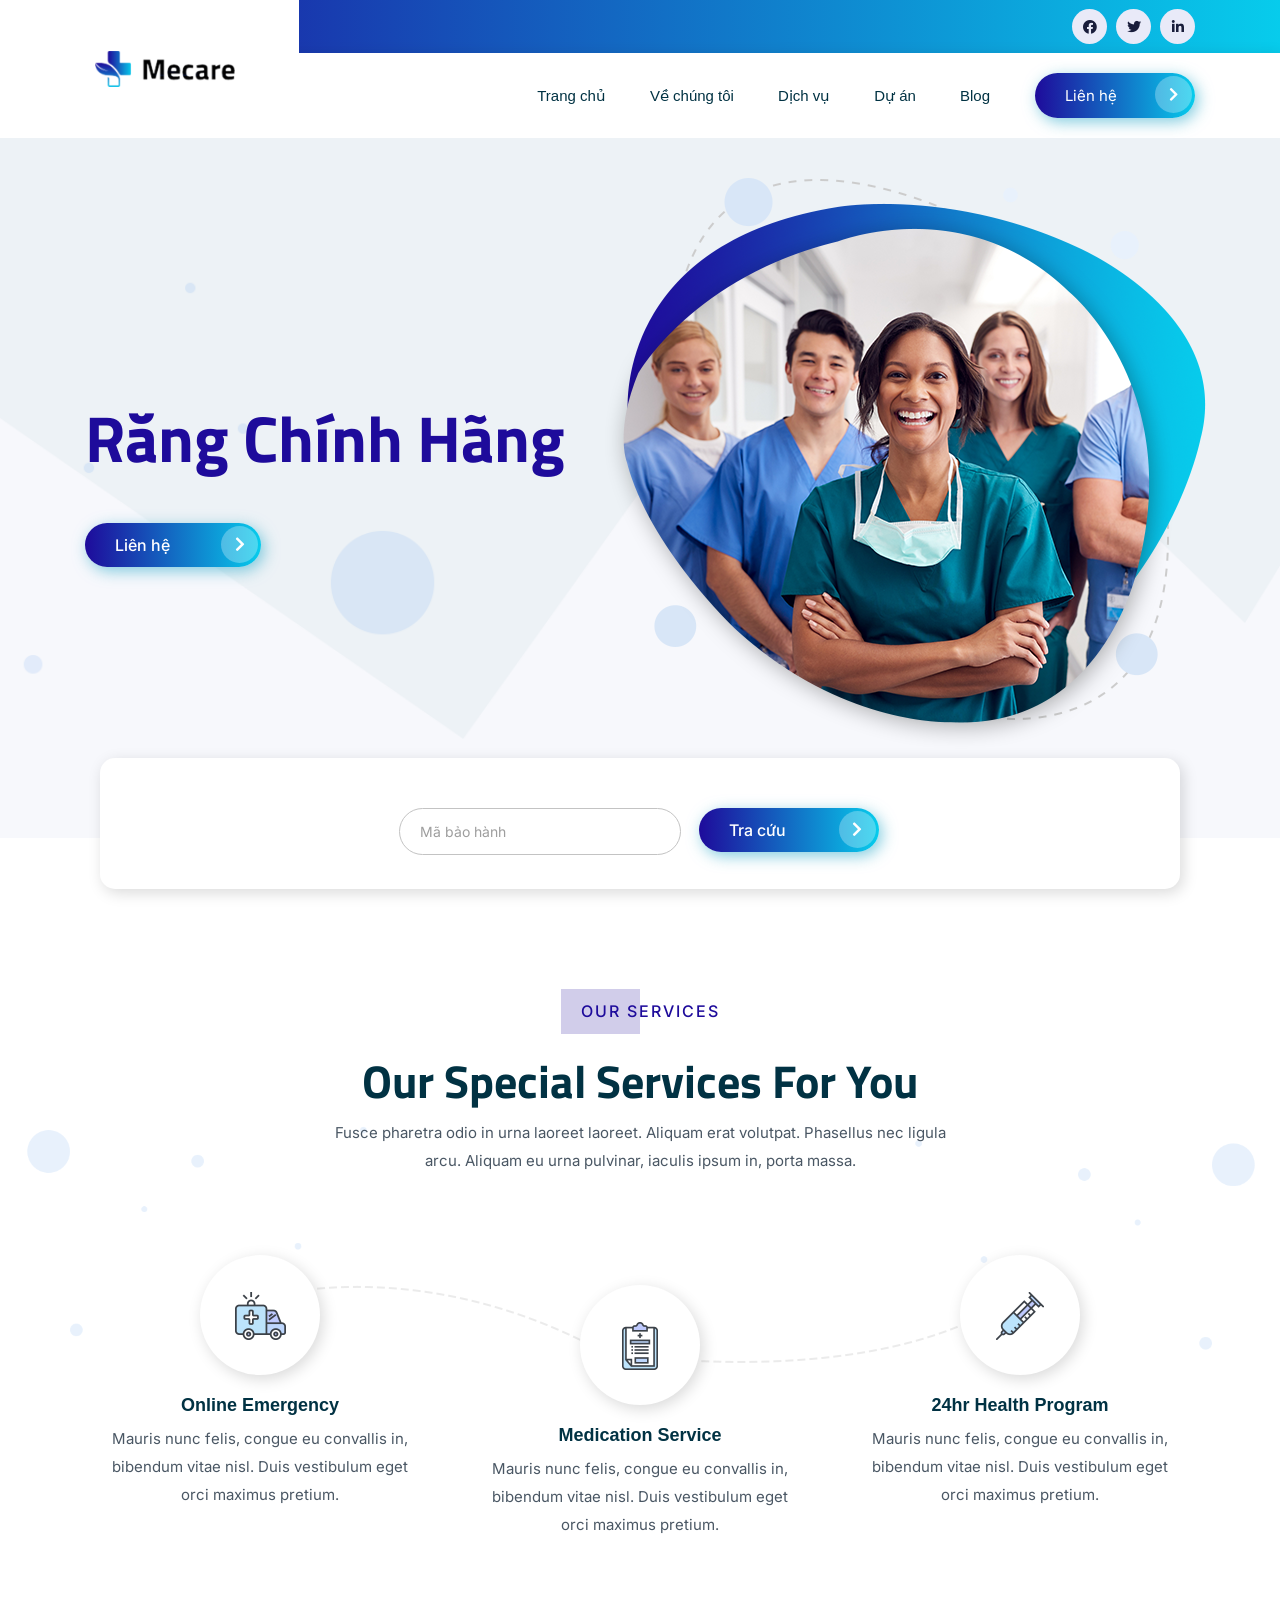
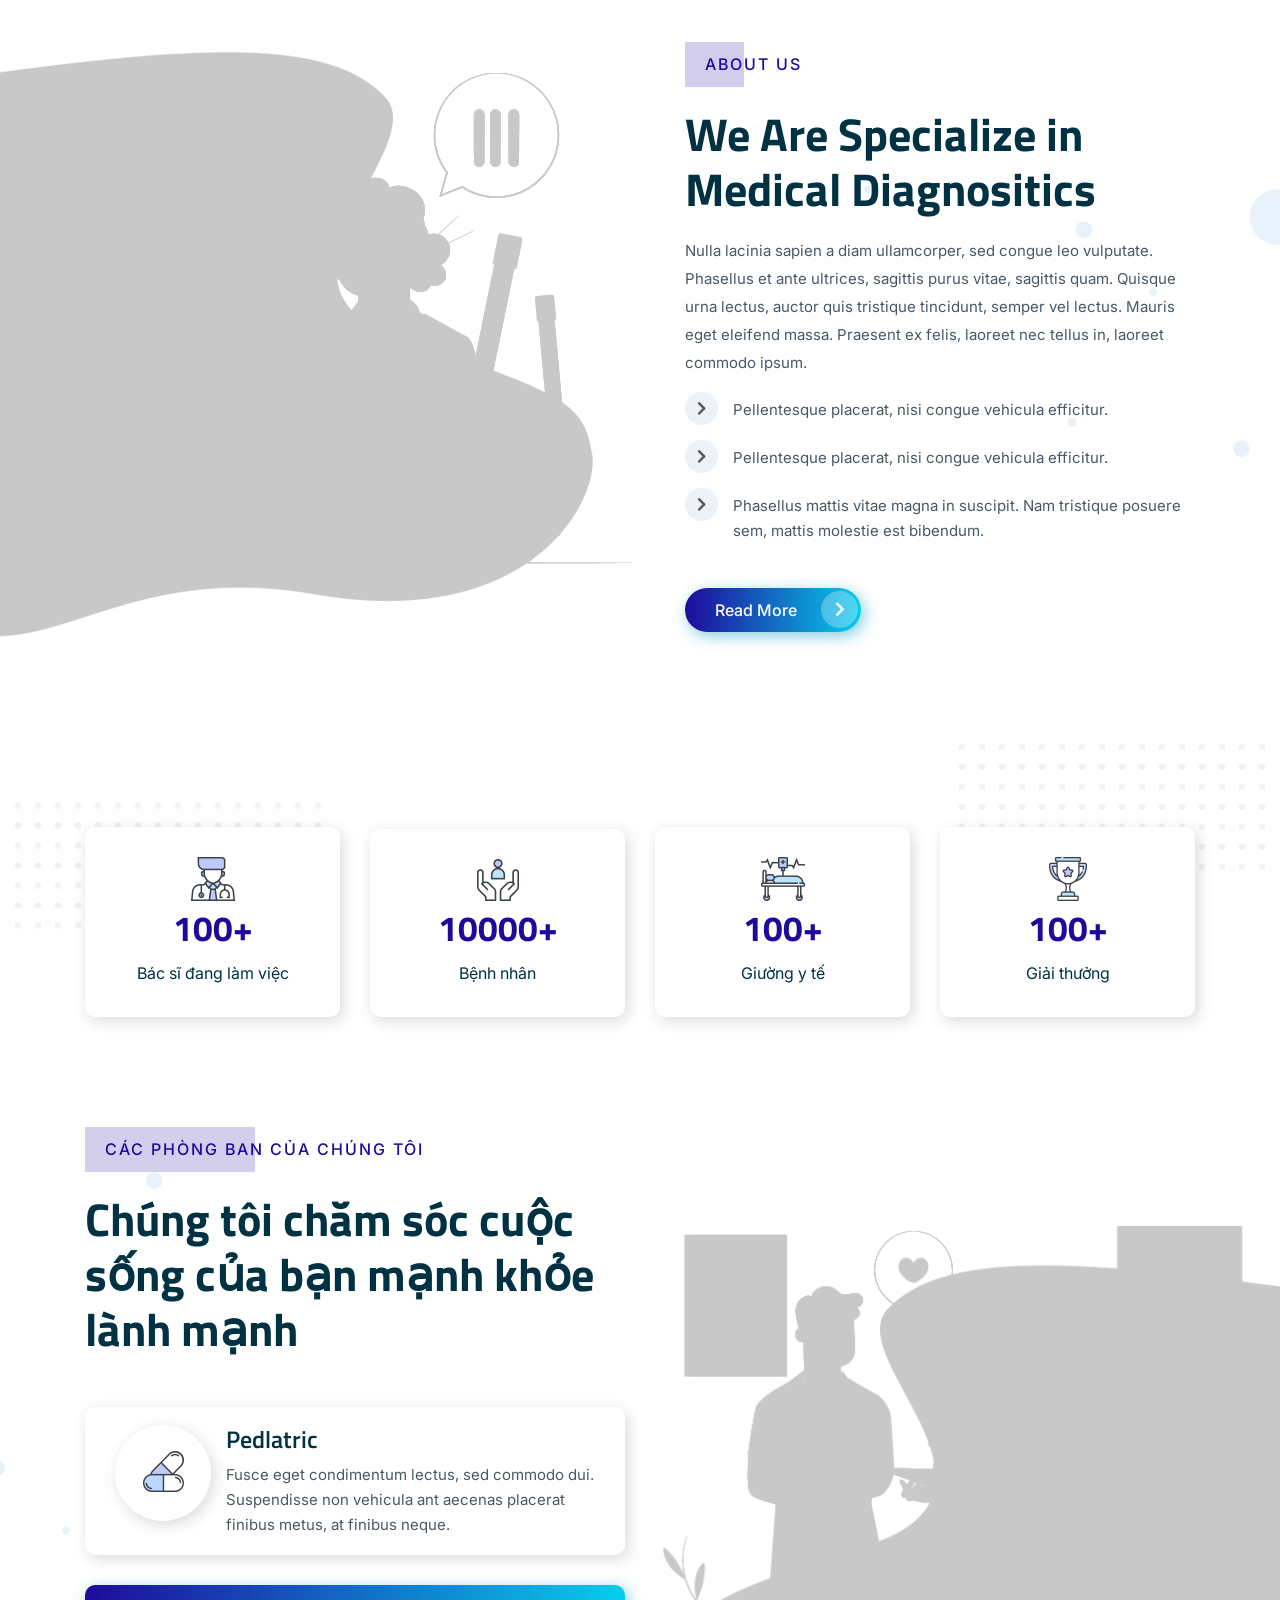
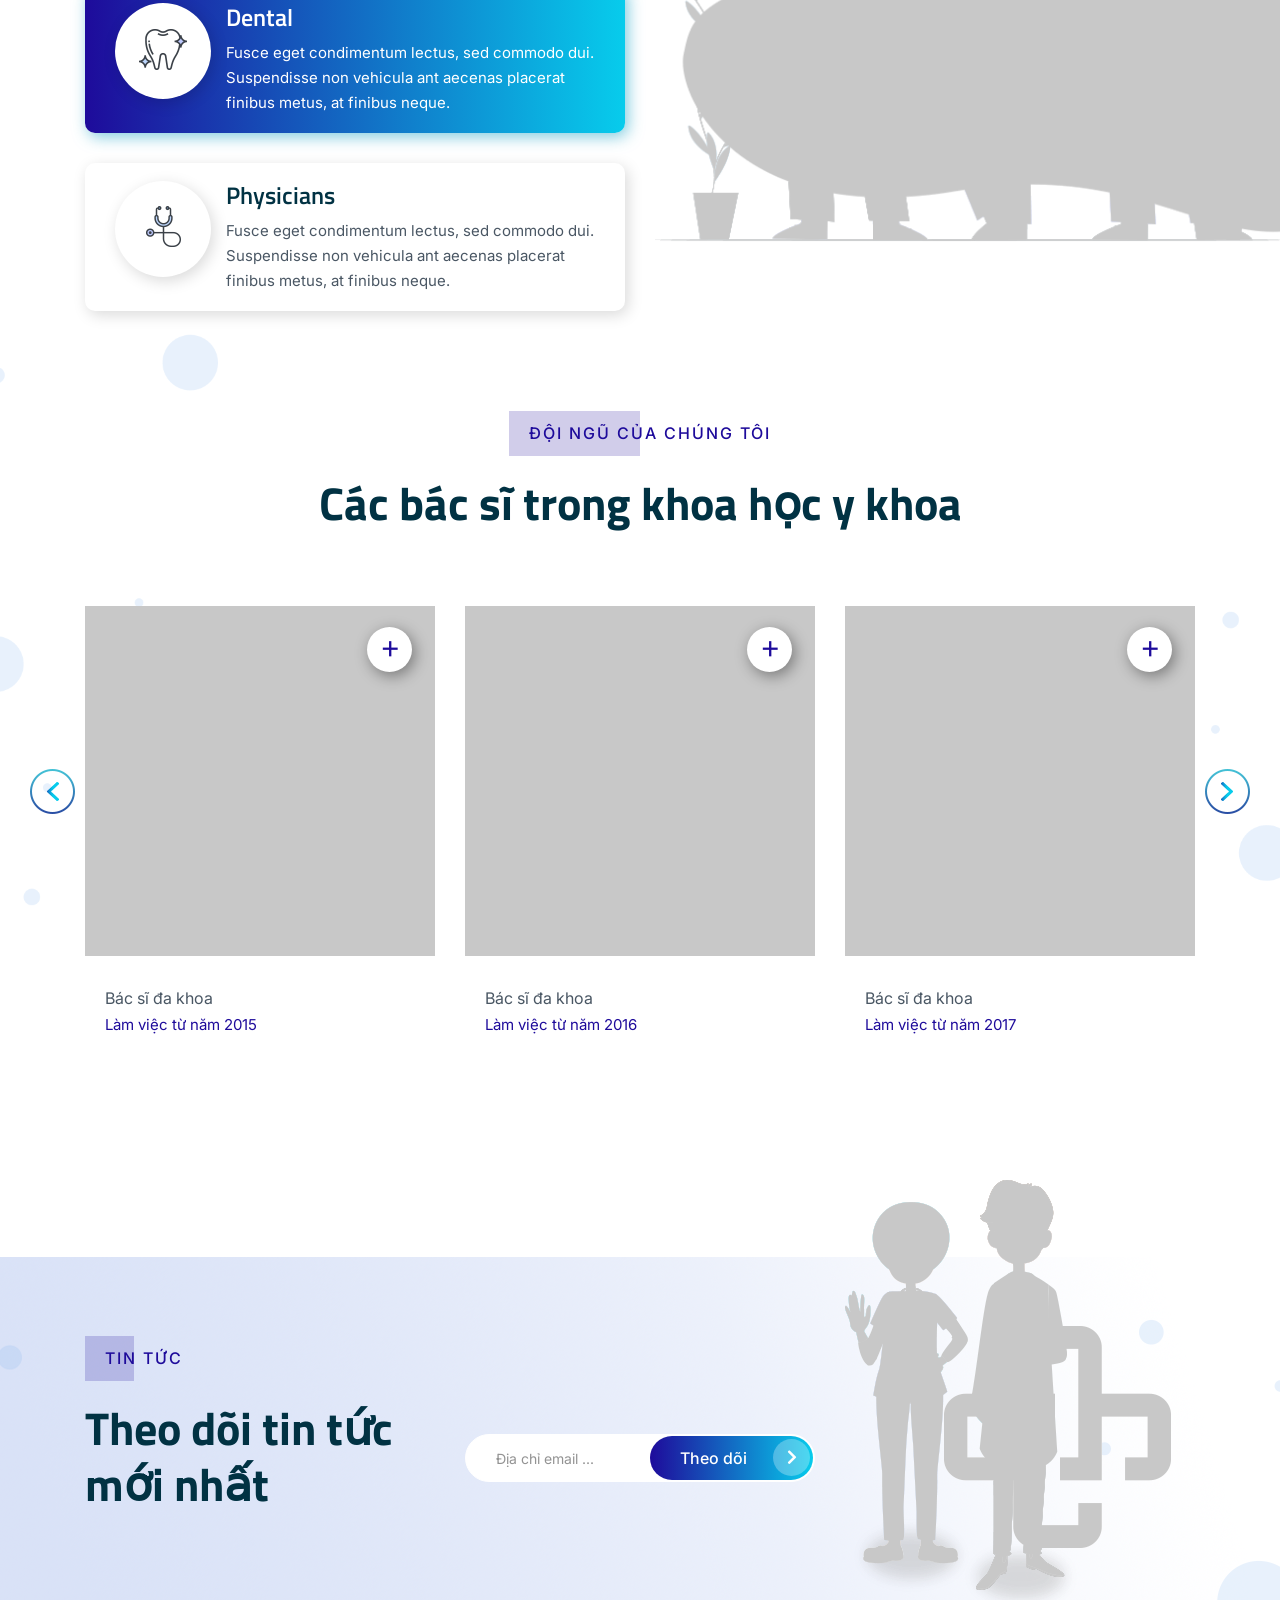
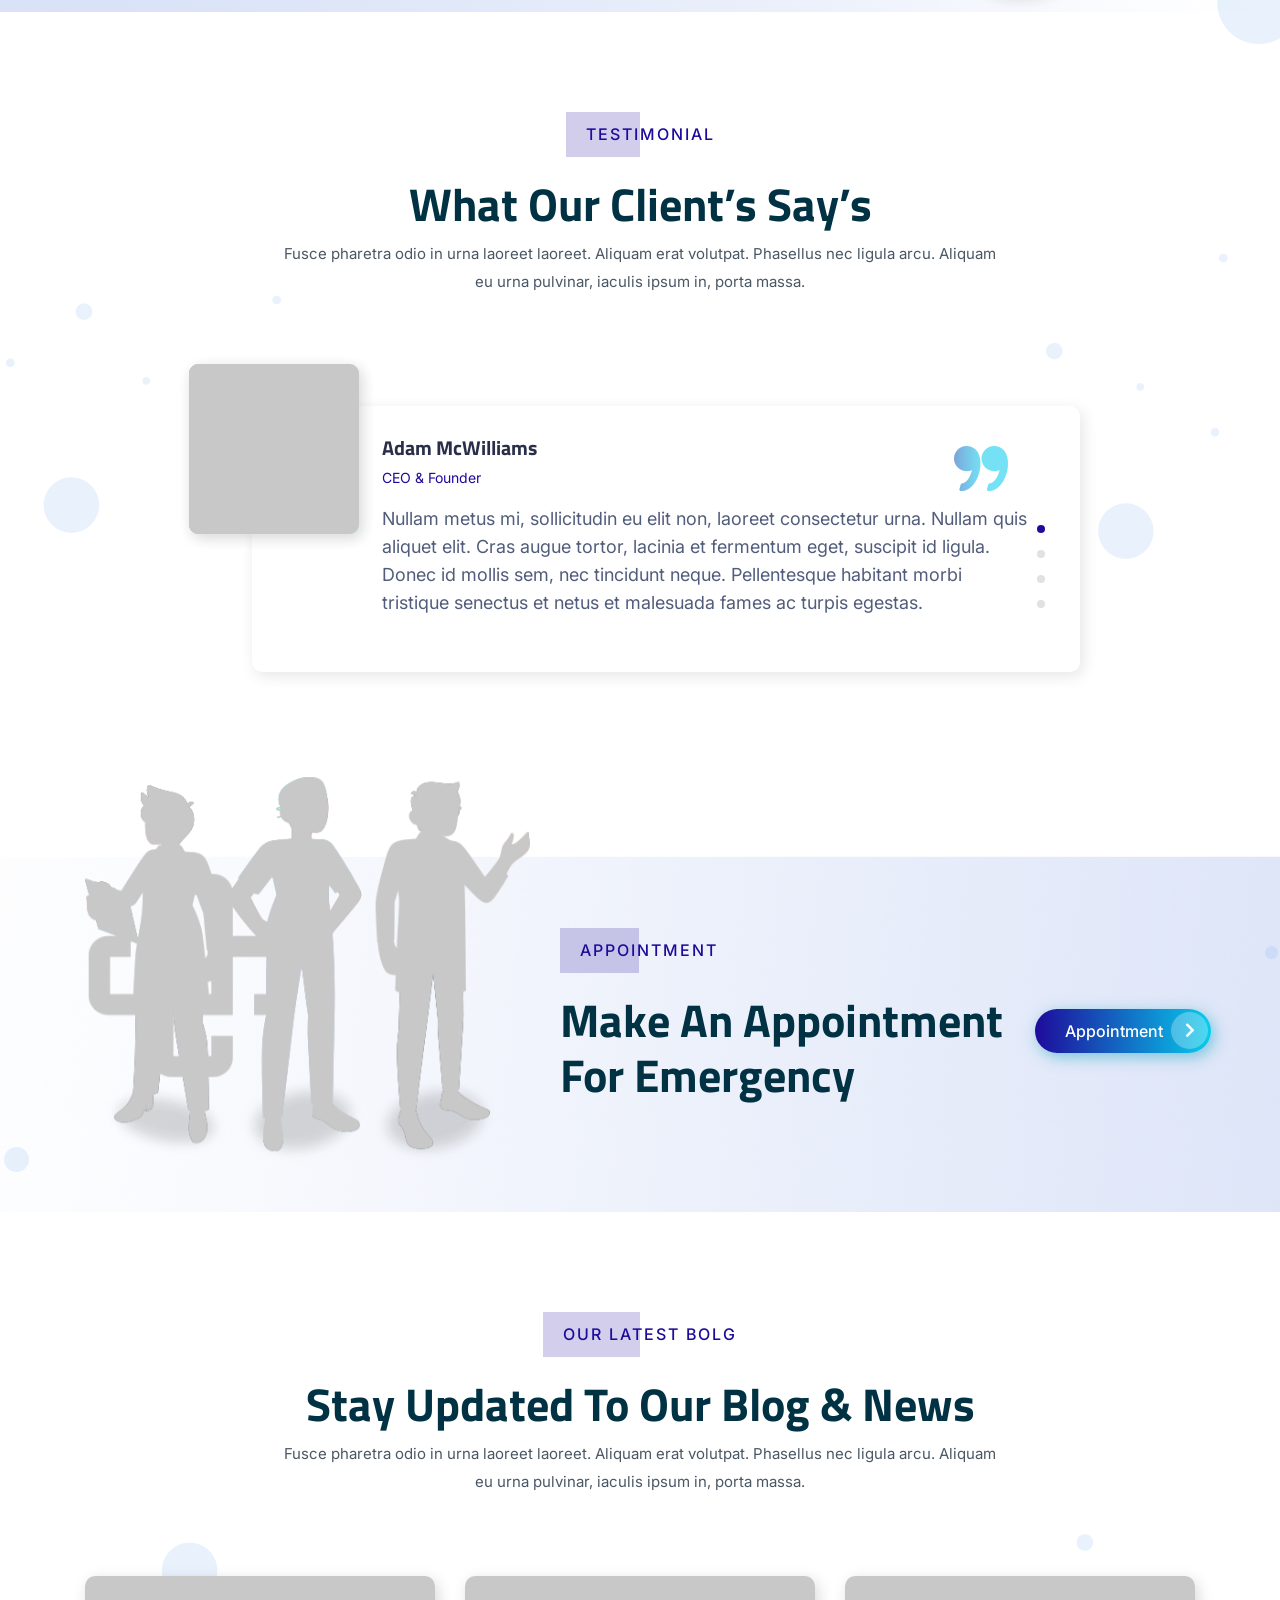
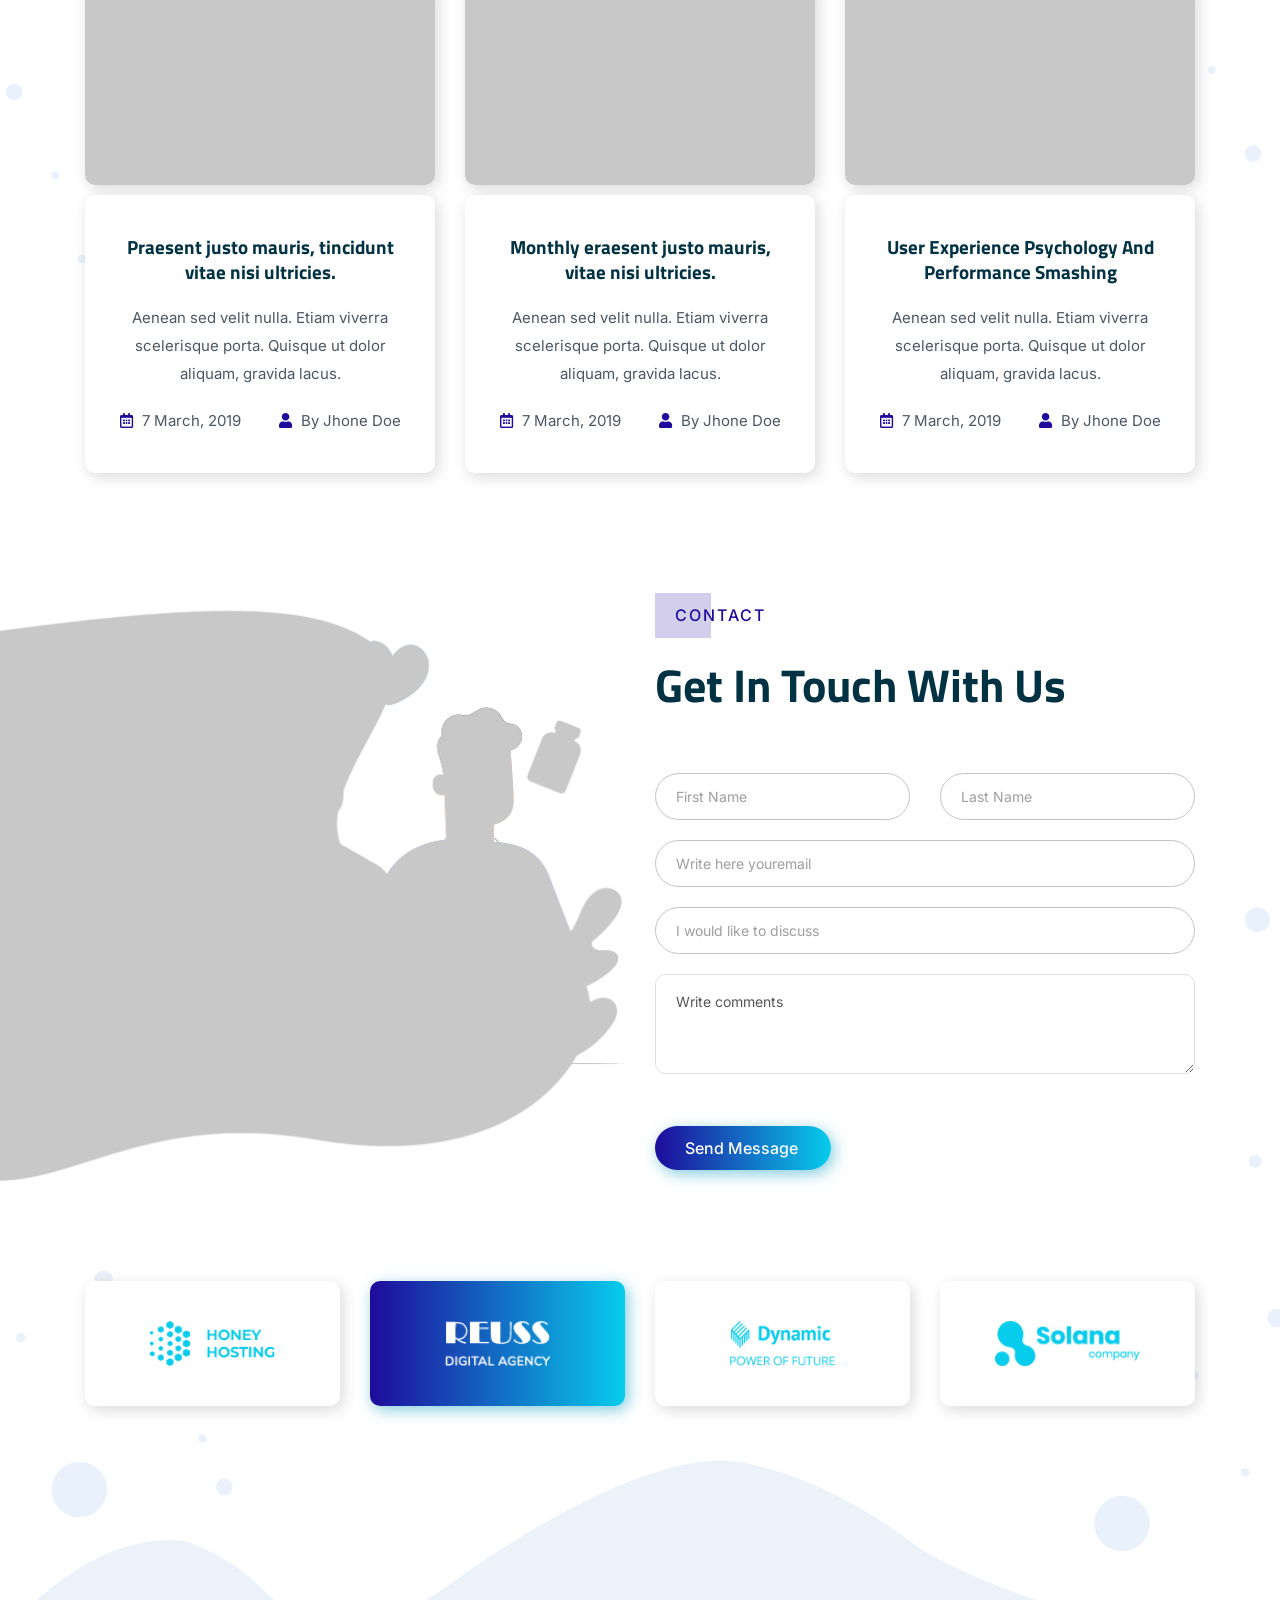
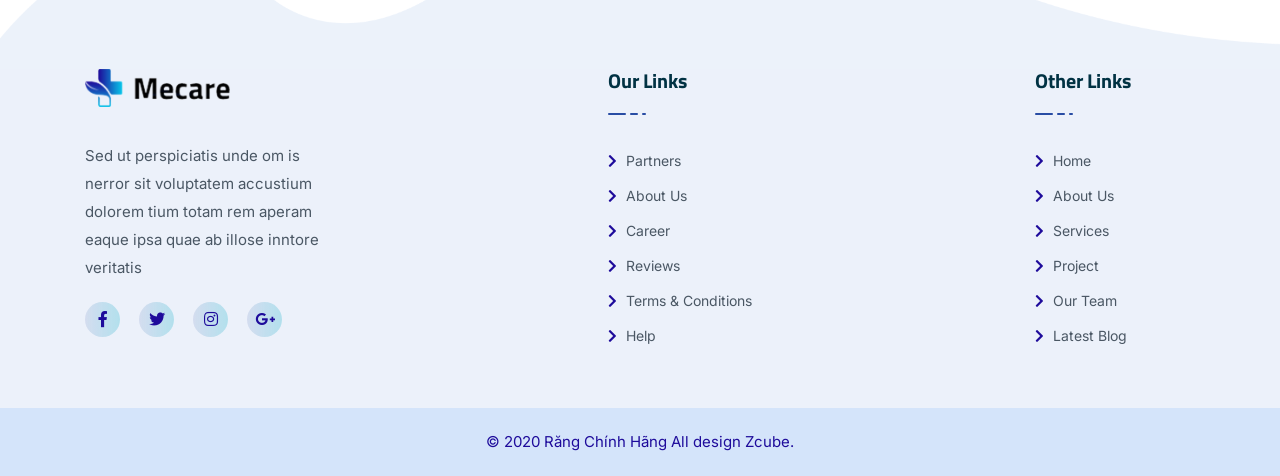
==== commit fdfd5979: "translate vi" ====
--- a/index.html
+++ b/index.html
@@ -73,18 +73,18 @@
                                 <nav id="mobile-menu">
                                     <ul>
                                         <li class="has-sub">
-                                            <a href="index.html">Home</a>
+                                            <a href="index.html">Trang chủ</a>
                                         </li>
-                                        <li><a href="about.html">About us</a></li>
+                                        <li><a href="about.html">Về chúng tôi</a></li>
                                         <li class="has-sub">
-                                            <a href="services.html">Services</a>
+                                            <a href="services.html">Dịch vụ</a>
                                             <!--                                                <ul>													-->
                                             <!--													<li><a href="services.html">Services</a></li>-->
                                             <!--													<li><a href="services-detail.html">Services Details</a></li>-->
                                             <!--												</ul>-->
                                         </li>
                                         <li class="has-sub">
-                                            <a href="departments.html">Project</a>
+                                            <a href="departments.html">Dự án</a>
                                             <!--                                                <ul>													-->
                                             <!--													<li><a href="departments.html">Departments</a></li>-->
                                             <!--													<li><a href="departments-detail.html">Departments Details</a></li>-->
@@ -300,36 +300,36 @@
                         <div class="single-counter text-center">
                             <img src="img/icon/cunt-icon01.png" alt="img">
                             <div class="counter p-relative">
-                                <span class="count">500</span><small>+</small>
-                            </div>
-                            <p>Doctors At Work</p>
+                                <span class="count">100</span><small>+</small>
+                            </div>
+                            <p>Bác sĩ đang làm việc</p>
                         </div>
                     </div>
                     <div class="col-lg-3 col-md-6 col-sm-12">
                         <div class="single-counter text-center">
                             <img src="img/icon/cunt-icon02.png" alt="img">
                             <div class="counter p-relative">
-                                <span class="count">58796</span><small>+</small>
-                            </div>
-                            <p>Happy Patients</p>
+                                <span class="count">10000</span><small>+</small>
+                            </div>
+                            <p>Bệnh nhân</p>
                         </div>
                     </div>
                     <div class="col-lg-3 col-md-6 col-sm-12">
                         <div class="single-counter text-center">
                             <img src="img/icon/cunt-icon03.png" alt="img">
                             <div class="counter p-relative">
-                                <span class="count">500</span><small>+</small>
-                            </div>
-                            <p>Medical Beds</p>
+                                <span class="count">100</span><small>+</small>
+                            </div>
+                            <p>Giường y tế</p>
                         </div>
                     </div>
                     <div class="col-lg-3 col-md-6 col-sm-12">
                         <div class="single-counter text-center">
                             <img src="img/icon/cunt-icon04.png" alt="img">
                             <div class="counter p-relative">
-                                <span class="count">200</span><small>+</small>
-                            </div>
-                            <p>Winning Awards</p>
+                                <span class="count">100</span><small>+</small>
+                            </div>
+                            <p>Giải thưởng</p>
                         </div>
                     </div>
                 </div>
@@ -344,8 +344,8 @@
                 <div class="row align-items-center">
                     <div class="col-lg-6">
                         <div class="section-title mb-50  ">
-                            <span>OUR DEPARTMENTS</span>
-                            <h2>We Take Care Of Your Life Healthy Health</h2>
+                            <span>Các phòng ban của chúng tôi</span>
+                            <h2>Chúng tôi chăm sóc cuộc sống của bạn mạnh khỏe lành mạnh</h2>
                         </div>
                         <ul>
                             <li>
@@ -400,10 +400,8 @@
                 <div class="row justify-content-center">
                     <div class="col-xl-8 col-lg-8">
                         <div class="section-title text-center mb-70">
-                            <span> OUR TEAM </span>
-                            <h2>Docter’s In The Medical Sciences</h2>
-                            <p>Fusce pharetra odio in urna laoreet laoreet. Aliquam erat volutpat. Phasellus nec ligula
-                                arcu. Aliquam eu urna pulvinar, iaculis ipsum in, porta massa.</p>
+                            <span> Đội ngũ của chúng tôi </span>
+                            <h2>Các bác sĩ trong khoa học y khoa</h2>
                         </div>
                     </div>
                 </div>
@@ -433,9 +431,9 @@
 
                             </div>
                             <div class="team-info">
-                                <h4>Samanta Crane</h4>
-                                <span>Internist, General Practitoner</span>
-                                <p>Working Since 2004</p>
+<!--                                <h4>Samanta Crane</h4>-->
+                                <span>Bác sĩ đa khoa</span>
+                                <p>Làm việc từ năm 2015</p>
                             </div>
                         </div>
                     </div>
@@ -461,9 +459,9 @@
                                 </div>
                             </div>
                             <div class="team-info">
-                                <h4>Ostin Green</h4>
-                                <span>Internist, General Practitoner</span>
-                                <p>Working Since 2004</p>
+<!--                                <h4>Ostin Green</h4>-->
+                                <span>Bác sĩ đa khoa</span>
+                                <p>Làm việc từ năm 2016</p>
                             </div>
                         </div>
                     </div>
@@ -489,9 +487,9 @@
                                 </div>
                             </div>
                             <div class="team-info">
-                                <h4>Norman Colins</h4>
-                                <span>SALES MANAGER</span>
-                                <p>Working Since 2004</p>
+<!--                                <h4>Norman Colins</h4>-->
+                                <span>Bác sĩ đa khoa</span>
+                                <p>Làm việc từ năm 2017</p>
                             </div>
                         </div>
                     </div>
@@ -594,8 +592,8 @@
                 <div class="row align-items-end">
                     <div class="col-xl-4 col-lg-4 col-lg-4">
                         <div class="section-title mb-100">
-                            <span>NEWSLETTER</span>
-                            <h2>Subscribe To Our Newsletter</h2>
+                            <span>Tin tức</span>
+                            <h2>Theo dõi tin tức mới nhất</h2>
                         </div>
                     </div>
                     <div class="col-xl-4 col-lg-4">
@@ -603,8 +601,8 @@
                             class="contact-form newslater pb-130">
                             <div class="form-group">
                                 <input class="form-control" id="email2" name="email" type="email"
-                                    placeholder="Email Address..." value="" required="">
-                                <button type="submit" class="btn btn-custom" id="send2">Subscribe <i
+                                    placeholder="Địa chỉ email ..." value="" required="">
+                                <button type="submit" class="btn btn-custom" id="send2">Theo dõi <i
                                         class="fas fa-chevron-right"></i></button>
                             </div>
                             <!-- /Form-email -->
